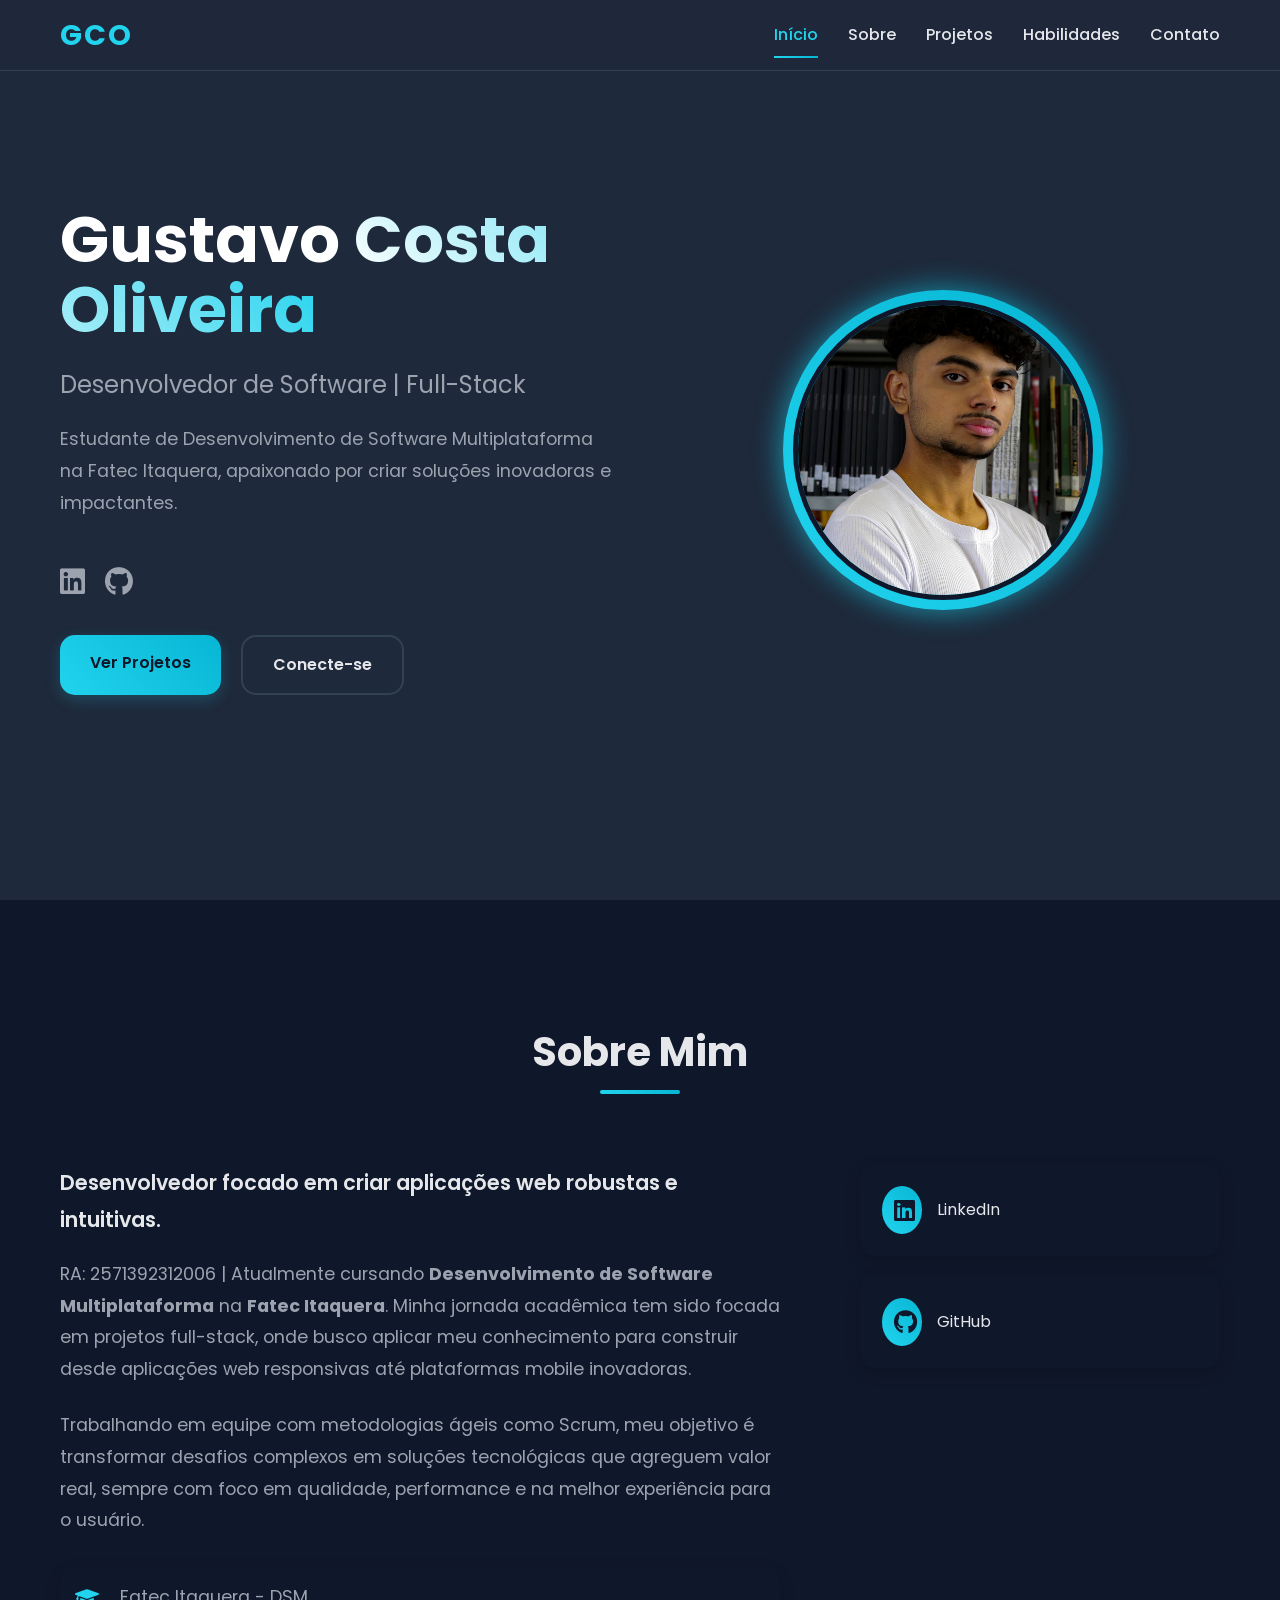
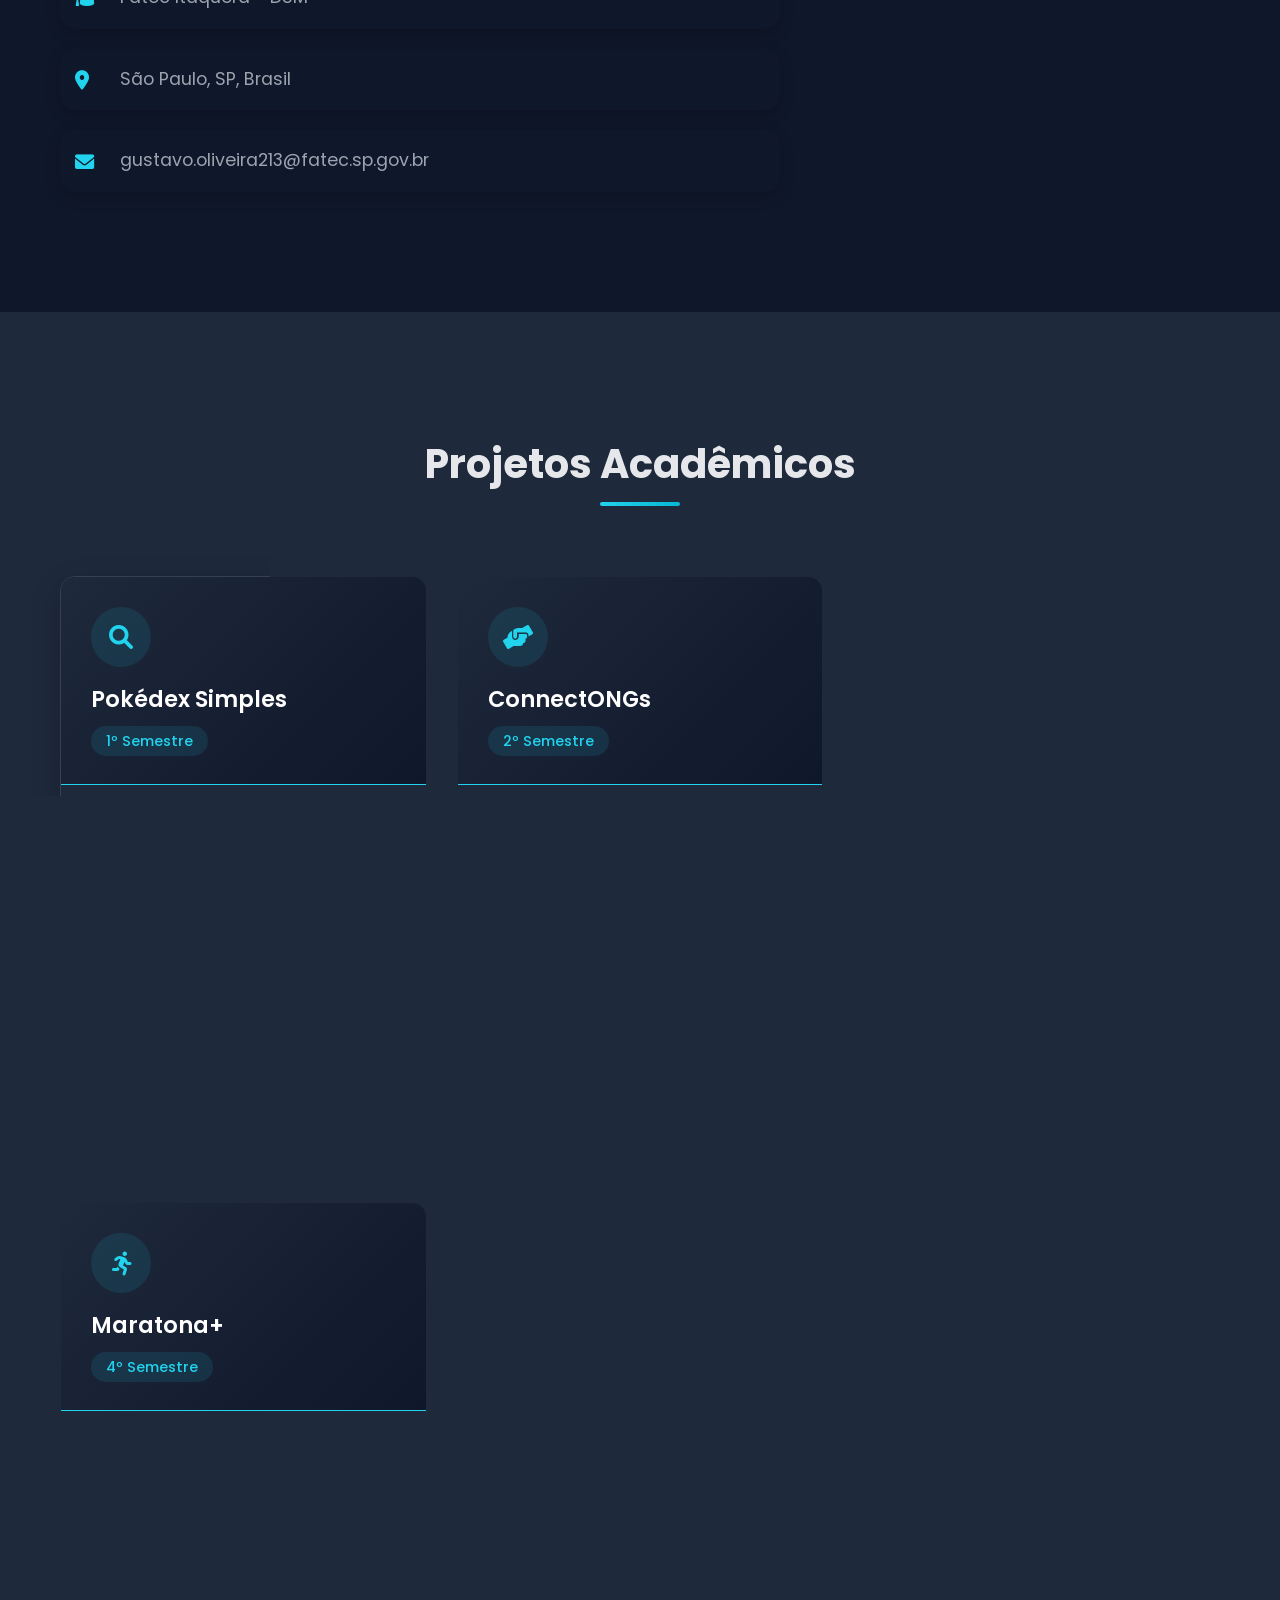
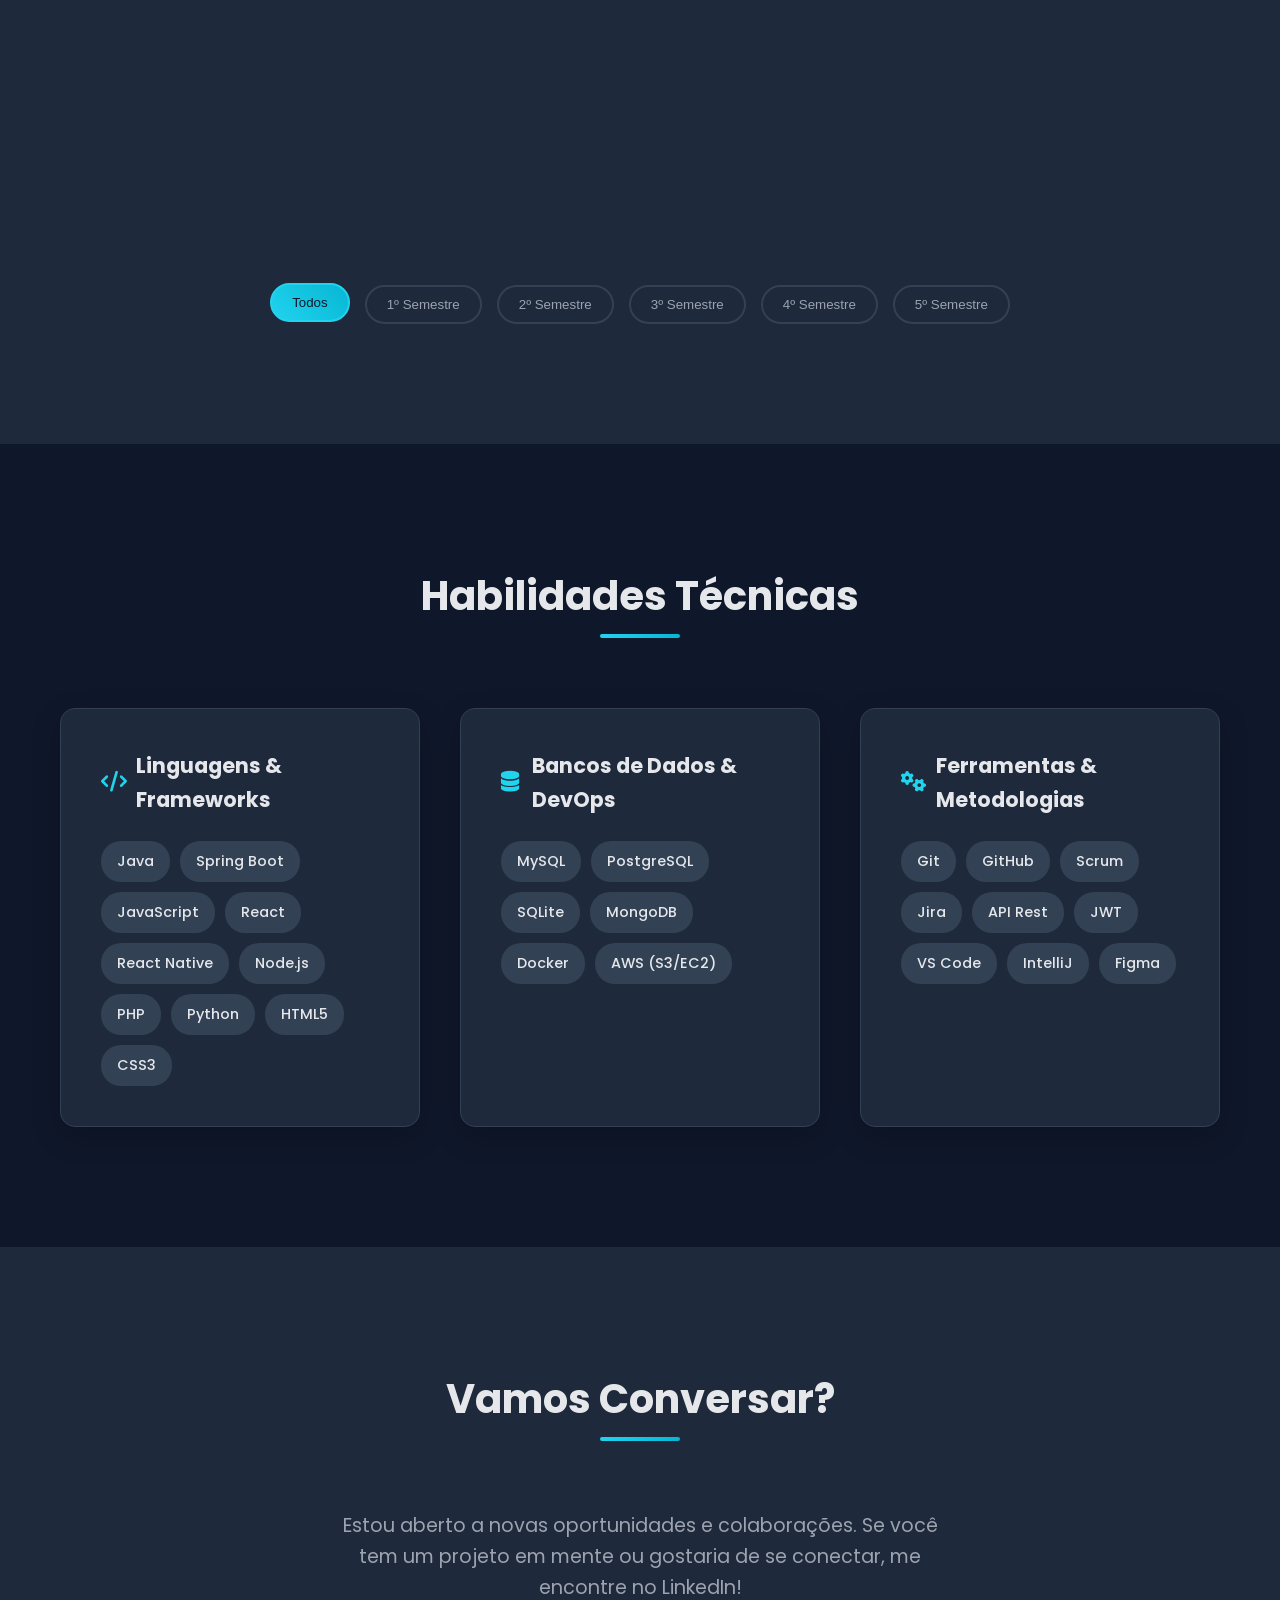
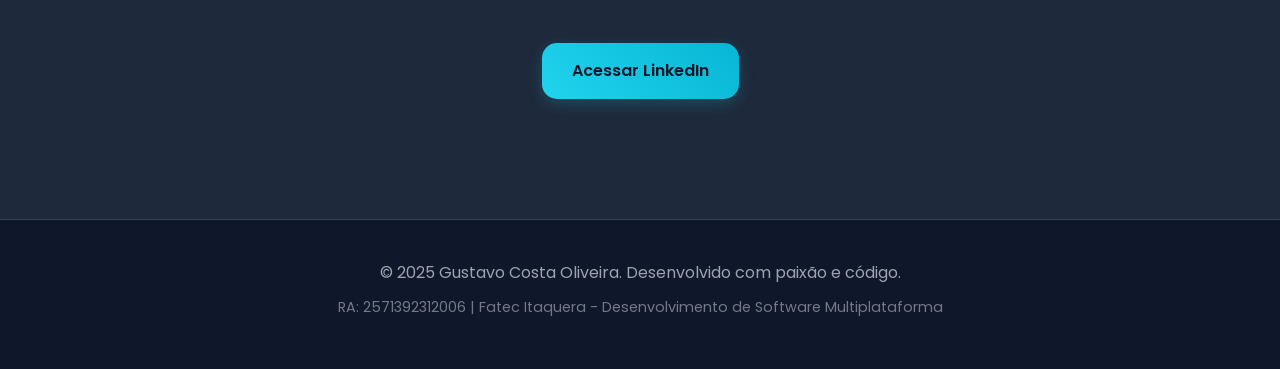
==== index.html @ 307d9bc0 "first commit" ====
<!DOCTYPE html>
<html lang="pt-BR">
<head>
    <meta charset="UTF-8">
    <meta name="viewport" content="width=device-width, initial-scale=1.0">
    <title>Gustavo Costa Oliveira - Portfólio de Desenvolvimento</title>
    
    <link rel="icon" type="image/x-icon" href="favicon.ico">

    <link rel="stylesheet" href="styles.css">
    <link href="https://cdnjs.cloudflare.com/ajax/libs/font-awesome/6.0.0/css/all.min.css" rel="stylesheet">
    <link href="https://fonts.googleapis.com/css2?family=Poppins:wght@300;400;500;600;700&display=swap" rel="stylesheet">
</head>
<body>
    <nav class="navbar">
        <div class="nav-container">
            <div class="nav-logo">
                <a href="#home">GCO</a>
            </div>
            <div class="nav-menu" id="nav-menu">
                <a href="#home" class="nav-link">Início</a>
                <a href="#about" class="nav-link">Sobre</a>
                <a href="#projects" class="nav-link">Projetos</a>
                <a href="#skills" class="nav-link">Habilidades</a>
                <a href="#contact" class="nav-link">Contato</a>
            </div>
            <div class="hamburger" id="hamburger">
                <span class="bar"></span>
                <span class="bar"></span>
                <span class="bar"></span>
            </div>
        </div>
    </nav>

    <section id="home" class="hero">
        <div class="hero-container">
            <div class="hero-text">
                <h1 class="hero-title">
                    Gustavo <span class="gradient-text">Costa Oliveira</span>
                </h1>
                <h2 class="hero-subtitle">
                    Desenvolvedor de Software | Full-Stack
                </h2>
                <p class="hero-description">
                    Estudante de Desenvolvimento de Software Multiplataforma na Fatec Itaquera, 
                    apaixonado por criar soluções inovadoras e impactantes.
                </p>
                <div class="hero-socials">
                    <a href="https://www.linkedin.com/in/gustavo-costa-oliveira-4473b620a/" target="_blank" class="social-icon" aria-label="Acesse meu perfil no LinkedIn">
                        <i class="fab fa-linkedin"></i>
                    </a>
                    <a href="https://github.com/Guh1254" target="_blank" class="social-icon" aria-label="Acesse meu perfil no GitHub">
                        <i class="fab fa-github"></i>
                    </a>
                </div>
                <div class="hero-buttons">
                    <a href="#projects" class="btn btn-primary">Ver Projetos</a>
                    <a href="#contact" class="btn btn-secondary">Conecte-se</a>
                </div>
            </div>
            <div class="hero-image-wrapper">
                <div class="hero-image-ring">
                    <img src="img/perfil.png" alt="Gustavo Costa Oliveira" class="profile-img">
                </div>
            </div>
        </div>
    </section>

    <section id="about" class="about">
        <div class="container">
            <h2 class="section-title">Sobre Mim</h2>
            <div class="about-content">
                <div class="about-text">
                    <h3>Desenvolvedor focado em criar aplicações web robustas e intuitivas.</h3>
                    <p>
                        RA: 2571392312006 | Atualmente cursando <strong>Desenvolvimento de Software Multiplataforma</strong> na 
                        <strong>Fatec Itaquera</strong>. Minha jornada acadêmica tem sido focada em projetos full-stack, onde busco aplicar meu conhecimento para construir desde aplicações web responsivas até plataformas mobile inovadoras.
                    </p>
                    <p>
                        Trabalhando em equipe com metodologias ágeis como Scrum, meu objetivo é transformar desafios complexos em soluções tecnológicas que agreguem valor real, sempre com foco em qualidade, performance e na melhor experiência para o usuário.
                    </p>
                    <div class="about-info">
                        <div class="info-item">
                            <i class="fas fa-graduation-cap"></i>
                            <span>Fatec Itaquera - DSM</span>
                        </div>
                        <div class="info-item">
                            <i class="fas fa-map-marker-alt"></i>
                            <span>São Paulo, SP, Brasil</span>
                        </div>
                        <div class="info-item">
                            <i class="fas fa-envelope"></i>
                            <span>gustavo.oliveira213@fatec.sp.gov.br</span>
                        </div>
                    </div>
                </div>
                <div class="about-links">
                    <a href="https://www.linkedin.com/in/gustavo-costa-oliveira-4473b620a/" target="_blank" class="link-card">
                        <i class="fab fa-linkedin"></i>
                        <span>LinkedIn</span>
                    </a>
                    <a href="https://github.com/Guh1254" target="_blank" class="link-card">
                        <i class="fab fa-github"></i>
                        <span>GitHub</span>
                    </a>
                </div>
            </div>
        </div>
    </section>

    <section id="projects" class="projects">
        <div class="container">
            <h2 class="section-title">Projetos Acadêmicos</h2>
            <div class="projects-grid">
                
                <div class="project-card" data-semester="1">
                    <div class="project-header">
                        <div class="project-icon"><i class="fas fa-search"></i></div>
                        <h3>Pokédex Simples</h3>
                        <span class="semester-badge">1º Semestre</span>
                    </div>
                    <div class="project-content">
                        <p><strong>Projeto individual</strong> para entender o consumo de APIs e a manipulação do DOM com JavaScript. A Pokédex consome a PokéAPI e renderiza os dados em cards, incluindo uma busca em tempo real.</p>
                        <div class="project-actions">
                            <a href="https://github.com/Guh1254/pokedex" target="_blank" class="btn btn-sm btn-primary">Ver Código</a>
                            <a href="https://guh1254.github.io/pokedex/" target="_blank" class="btn btn-sm btn-demo">Ver Demo</a>
                        </div>
                        <div class="project-tech">
                            <span class="tech-tag">HTML5</span> <span class="tech-tag">CSS3</span> <span class="tech-tag">JavaScript</span> <span class="tech-tag">API Rest</span>
                        </div>
                    </div>
                </div>

                <div class="project-card" data-semester="2">
                    <div class="project-header">
                        <div class="project-icon"><i class="fas fa-hands-helping"></i></div>
                        <h3><a href="https://github.com/https-github-com-fatec-itaquera2sem/conectaongs" target="_blank">ConnectONGs</a></h3>
                        <span class="semester-badge">2º Semestre</span>
                    </div>
                    <div class="project-content">
                        <p><strong>Projeto em equipe</strong> para criar uma plataforma que conecta ONGs a voluntários. Atuei na equipe de banco de dados, responsável pela modelagem e criação das tabelas em MySQL para gerenciar as informações.</p>
                        <div class="project-actions">
                            <a href="https://github.com/https-github-com-fatec-itaquera2sem/conectaongs" target="_blank" class="btn btn-sm btn-primary">Ver Código</a>
                        </div>
                        <div class="project-tech">
                            <span class="tech-tag">PHP</span> <span class="tech-tag">MySQL</span> <span class="tech-tag">JavaScript</span> <span class="tech-tag">Bootstrap</span> <span class="tech-tag">HTML/CSS</span>
                        </div>
                    </div>
                </div>
                
                <div class="project-card" data-semester="3">
                    <div class="project-header">
                        <div class="project-icon"><i class="fas fa-shopping-cart"></i></div>
                        <h3><a href="https://github.com/Guh1254/Spring-Toys" target="_blank">Spring Toys</a></h3>
                        <span class="semester-badge">3º Semestre</span>
                    </div>
                    <div class="project-content">
                        <p><strong>Desenvolvido em equipe</strong>, este projeto é um e-commerce completo com Spring Boot, Thymeleaf e autenticação de usuário via JWT. Fui responsável por aspectos do front-end e da integração com o back-end.</p>
                        <div class="project-actions">
                            <a href="https://github.com/Guh1254/Spring-Toys" target="_blank" class="btn btn-sm btn-primary">Ver Código</a>
                        </div>
                        <div class="project-tech">
                            <span class="tech-tag">Spring Boot</span> <span class="tech-tag">Java</span> <span class="tech-tag">MySQL</span> <span class="tech-tag">Thymeleaf</span>
                        </div>
                    </div>
                </div>

                <div class="project-card" data-semester="4">
                    <div class="project-header">
                        <div class="project-icon"><i class="fas fa-running"></i></div>
                        <h3><a href="https://github.com/SpringDevsFatec/Projeto_MaratonaPlus" target="_blank">Maratona+</a></h3>
                        <span class="semester-badge">4º Semestre</span>
                    </div>
                    <div class="project-content">
                        <p><strong>Em equipe</strong>, criamos uma plataforma para otimizar a inscrição e gestão de maratonas. Como dev front-end, ajudei a implementar funcionalidades como acesso via QR Code, cronômetro e distribuição de medalhas digitais.</p>
                        <div class="project-actions">
                            <a href="https://github.com/SpringDevsFatec/Projeto_MaratonaPlus" target="_blank" class="btn btn-sm btn-primary">Ver Código</a>
                            <a href="https://youtu.be/BNdLceYZe9s" target="_blank" class="btn btn-sm btn-demo">Ver Demo</a>
                        </div>
                        <div class="project-tech">
                            <span class="tech-tag">Spring Boot</span> <span class="tech-tag">React</span> <span class="tech-tag">MySQL</span> <span class="tech-tag">AWS</span>
                        </div>
                    </div>
                </div>

                <div class="project-card" data-semester="5">
                    <div class="project-header">
                        <div class="featured-badge">Projeto Destaque</div>
                        <div class="project-icon"><i class="fas fa-handshake"></i></div>
                        <h3><a href="https://github.com/SpringDevsFatec/PI_ProjetoPaz" target="_blank">Projeto Paz</a></h3>
                        <span class="semester-badge">5º Semestre</span>
                    </div>
                    <div class="project-content">
                        <p><strong>Desafio em equipe:</strong> Digitalizar o controle manual e propenso a erros de vendas em eventos religiosos. <br><strong>Solução:</strong> Como dev front-end, atuei na criação de um app mobile com React Native para registro de vendas e controle de estoque em tempo real.</p>
                        <div class="project-actions">
                            <a href="https://github.com/SpringDevsFatec/PI_ProjetoPaz" target="_blank" class="btn btn-sm btn-primary">Ver Código</a>
                            <a href="https://youtu.be/nCjJSFAlklc" target="_blank" class="btn btn-sm btn-demo">Ver Demo</a>
                        </div>
                        <div class="project-tech">
                            <span class="tech-tag">React Native</span> <span class="tech-tag">PHP</span> <span class="tech-tag">MySQL</span> <span class="tech-tag">JWT</span> <span class="tech-tag">Docker</span>
                        </div>
                    </div>
                </div>
            </div>
            
            <div class="projects-filter">
                <button class="filter-btn active" data-filter="all">Todos</button>
                <button class="filter-btn" data-filter="1">1º Semestre</button>
                <button class="filter-btn" data-filter="2">2º Semestre</button>
                <button class="filter-btn" data-filter="3">3º Semestre</button>
                <button class="filter-btn" data-filter="4">4º Semestre</button>
                <button class="filter-btn" data-filter="5">5º Semestre</button>
            </div>
        </div>
    </section>

    <section id="skills" class="skills">
        <div class="container">
            <h2 class="section-title">Habilidades Técnicas</h2>
            <div class="skills-content">
                <div class="skills-category">
                    <h3><i class="fas fa-code"></i> Linguagens & Frameworks</h3>
                    <div class="skills-tags">
                        <span class="tag">Java</span> <span class="tag">Spring Boot</span> <span class="tag">JavaScript</span> <span class="tag">React</span> <span class="tag">React Native</span> <span class="tag">Node.js</span> <span class="tag">PHP</span> <span class="tag">Python</span> <span class="tag">HTML5</span> <span class="tag">CSS3</span>
                    </div>
                </div>

                <div class="skills-category">
                    <h3><i class="fas fa-database"></i> Bancos de Dados & DevOps</h3>
                    <div class="skills-tags">
                        <span class="tag">MySQL</span> <span class="tag">PostgreSQL</span> <span class="tag">SQLite</span> <span class="tag">MongoDB</span> <span class="tag">Docker</span> <span class="tag">AWS (S3/EC2)</span>
                    </div>
                </div>
                
                <div class="skills-category">
                    <h3><i class="fas fa-cogs"></i> Ferramentas & Metodologias</h3>
                    <div class="skills-tags">
                        <span class="tag">Git</span> <span class="tag">GitHub</span> <span class="tag">Scrum</span> <span class="tag">Jira</span> <span class="tag">API Rest</span> <span class="tag">JWT</span> <span class="tag">VS Code</span> <span class="tag">IntelliJ</span> <span class="tag">Figma</span>
                    </div>
                </div>
            </div>
        </div>
    </section>

    <section id="contact" class="contact">
        <div class="container">
            <h2 class="section-title">Vamos Conversar?</h2>
            <p>
                Estou aberto a novas oportunidades e colaborações. Se você tem um projeto em mente ou gostaria de se conectar, me encontre no LinkedIn!
            </p>
            <div class="contact-links">
                <a href="https://www.linkedin.com/in/gustavo-costa-oliveira-4473b620a/" target="_blank" class="btn btn-primary">Acessar LinkedIn</a>
            </div>
        </div>
    </section>

    <footer class="footer">
        <div class="container">
            <p>&copy; 2025 Gustavo Costa Oliveira. Desenvolvido com paixão e código.</p>
            <p>RA: 2571392312006 | Fatec Itaquera - Desenvolvimento de Software Multiplataforma</p>
        </div>
    </footer>

    <script src="script.js"></script>
</body>
</html>
---- styles.css ----
* {
    margin: 0;
    padding: 0;
    box-sizing: border-box;
}

:root {
    --primary-color: #22d3ee;
    --secondary-color: #06b6d4;
    --text-primary: #e5e7eb; 
    --text-secondary: #9ca3af;
    --background-dark: #0f172a; 
    --background-light: #1e293b; 
    --white: #ffffff;
    --shadow: 0 10px 30px rgba(0, 0, 0, 0.2);
    --border-radius: 15px;
    --transition: all 0.3s cubic-bezier(0.4, 0, 0.2, 1);
}

html {
    scroll-behavior: smooth;
}

body {
    font-family: 'Poppins', sans-serif;
    line-height: 1.6;
    color: var(--text-primary);
    background-color: var(--background-dark);
    overflow-x: hidden;
}

/* Container */
.container {
    max-width: 1200px;
    margin: 0 auto;
    padding: 0 20px;
}

/* Navigation */
.navbar {
    position: fixed;
    top: 0;
    width: 100%;
    background: rgba(30, 41, 59, 0.8);
    backdrop-filter: blur(10px);
    z-index: 1000;
    border-bottom: 1px solid #334155;
    transition: var(--transition);
}

.nav-container {
    max-width: 1200px;
    margin: 0 auto;
    padding: 0 20px;
    display: flex;
    justify-content: space-between;
    align-items: center;
    height: 70px;
}

.nav-logo a {
    font-size: 1.8rem;
    font-weight: 700;
    color: var(--primary-color);
    text-decoration: none;
    text-transform: uppercase;
    letter-spacing: 2px;
}

.nav-menu {
    display: flex;
    gap: 30px;
}

.nav-link {
    text-decoration: none;
    color: var(--text-primary);
    font-weight: 500;
    position: relative;
    transition: var(--transition);
    padding: 10px 0;
}

.nav-link:hover,
.nav-link.active {
    color: var(--primary-color);
}

.nav-link::after {
    content: '';
    position: absolute;
    bottom: 0;
    left: 0;
    width: 0;
    height: 2px;
    background: linear-gradient(90deg, var(--primary-color), var(--secondary-color));
    transition: var(--transition);
}

.nav-link:hover::after,
.nav-link.active::after {
    width: 100%;
}

.hamburger {
    display: none;
    flex-direction: column;
    cursor: pointer;
}

.bar {
    width: 25px;
    height: 3px;
    background: var(--text-primary);
    margin: 3px 0;
    transition: var(--transition);
}

/* Hero Section */
.hero {
    min-height: 100vh;
    display: flex;
    align-items: center;
    background: var(--background-dark);
    position: relative;
    overflow: hidden;
}

.hero-container {
    display: grid;
    grid-template-columns: 1fr 1fr;
    gap: 50px;
    align-items: center;
    max-width: 1200px;
    margin: 0 auto;
    padding: 0 20px;
    position: relative;
    z-index: 2;
}

.hero-text {
    color: var(--white);
    animation: fadeInUp 1s ease-out 0.2s both;
}

.hero-title {
    font-size: clamp(2.5rem, 5vw, 4rem);
    font-weight: 700;
    margin-bottom: 20px;
    line-height: 1.1;
}

.gradient-text {
    background: linear-gradient(45deg, var(--white), var(--primary-color));
    -webkit-background-clip: text;
    -webkit-text-fill-color: transparent;
    background-clip: text;
}

.hero-subtitle {
    font-size: 1.5rem;
    color: var(--text-secondary);
    margin-bottom: 20px;
    font-weight: 400;
}

.hero-description {
    font-size: 1.1rem;
    color: var(--text-secondary);
    margin-bottom: 40px;
    line-height: 1.8;
}

.hero-socials {
    display: flex;
    gap: 20px;
    margin-bottom: 30px;
    margin-top: 20px;
}

.social-icon {
    color: var(--text-secondary);
    font-size: 1.8rem;
    transition: transform 0.3s ease, color 0.3s ease;
}

.social-icon:hover {
    color: var(--primary-color);
    transform: translateY(-5px);
}

.hero-buttons {
    display: flex;
    gap: 20px;
    flex-wrap: wrap;
}

.btn {
    padding: 15px 30px;
    border: none;
    border-radius: var(--border-radius);
    font-size: 1rem;
    font-weight: 600;
    text-decoration: none;
    display: inline-block;
    cursor: pointer;
    transition: var(--transition);
    position: relative;
    overflow: hidden;
}

.btn-primary {
    background: linear-gradient(45deg, var(--primary-color), var(--secondary-color));
    color: #0f172a;
    box-shadow: 0 5px 15px rgba(34, 211, 238, 0.2);
}

.btn-primary:hover {
    transform: translateY(-2px);
    box-shadow: 0 10px 25px rgba(34, 211, 238, 0.3);
}

.btn-secondary {
    background: transparent;
    color: var(--text-primary);
    border: 2px solid #334155;
}

.btn-secondary:hover {
    background: var(--background-light);
    border-color: var(--primary-color);
    transform: translateY(-2px);
}

.btn-sm {
    padding: 10px 20px;
    font-size: 0.9rem;
}

.btn-demo {
    background: transparent;
    color: var(--primary-color);
    border: 2px solid var(--primary-color);
}

.btn-demo:hover {
    background: var(--primary-color);
    color: var(--background-dark);
    transform: translateY(-2px);
    box-shadow: 0 5px 15px rgba(34, 211, 238, 0.2);
}

.hero-image-wrapper {
    display: flex;
    justify-content: center;
    align-items: center;
    position: relative;
}

.hero-image-ring {
    width: 320px;
    height: 320px;
    border-radius: 50%;
    padding: 10px;
    position: relative;
    background: linear-gradient(45deg, var(--primary-color), var(--secondary-color));
    animation: fadeInUp 1s ease-out 0.4s both;
}

.hero-image-ring::before {
    content: '';
    position: absolute;
    inset: 0;
    border-radius: 50%;
    background: linear-gradient(45deg, var(--primary-color), var(--secondary-color));
    filter: blur(15px);
    opacity: 0.7;
    z-index: -1;
}

.hero-image-ring .profile-img {
    width: 100%;
    height: 100%;
    border-radius: 50%;
    object-fit: cover;
    border: 5px solid var(--background-dark);
}

/* Seções Gerais */
section {
    padding: 120px 0;
    background: var(--background-dark);
}

section:nth-of-type(odd) {
    background: var(--background-light);
}

.section-title {
    text-align: center;
    font-size: 2.5rem;
    font-weight: 700;
    margin-bottom: 80px;
    color: var(--text-primary);
    position: relative;
}

.section-title::after {
    content: '';
    position: absolute;
    bottom: -10px;
    left: 50%;
    transform: translateX(-50%);
    width: 80px;
    height: 4px;
    background: linear-gradient(90deg, var(--primary-color), var(--secondary-color));
    border-radius: 2px;
}

/* About Section */
.about-content {
    display: grid;
    grid-template-columns: 2fr 1fr;
    gap: 80px;
    align-items: start;
}

.about-text {
    font-size: 1.1rem;
    line-height: 1.8;
    color: var(--text-secondary);
}

.about-text h3 {
    color: var(--text-primary);
    font-size: 1.3rem;
    margin-bottom: 20px;
    font-weight: 600;
}

.about-text p {
    margin-bottom: 25px;
}

.about-info {
    display: flex;
    flex-direction: column;
    gap: 20px;
    margin-top: 30px;
}

.info-item {
    display: flex;
    align-items: center;
    gap: 15px;
    padding: 15px;
    background: var(--background-dark);
    border-radius: var(--border-radius);
    box-shadow: 0 5px 15px rgba(0, 0, 0, 0.2);
    transition: var(--transition);
}

.info-item:hover {
    transform: translateX(10px);
    box-shadow: 0 8px 25px rgba(0, 0, 0, 0.3);
}

.info-item i {
    font-size: 1.2rem;
    color: var(--primary-color);
    width: 30px;
}

.about-links {
    display: flex;
    flex-direction: column;
    gap: 20px;
}

.link-card {
    display: flex;
    align-items: center;
    gap: 15px;
    padding: 20px;
    background: var(--background-dark);
    border-radius: var(--border-radius);
    text-decoration: none;
    color: var(--text-primary);
    box-shadow: 0 5px 15px rgba(0, 0, 0, 0.2);
    transition: var(--transition);
    border: 2px solid transparent;
}

.link-card:hover {
    transform: translateY(-5px);
    box-shadow: 0 15px 35px rgba(0, 0, 0, 0.3);
    border-color: var(--primary-color);
    color: var(--primary-color);
}

.link-card i {
    font-size: 1.5rem;
    width: 40px;
    text-align: center;
    background: linear-gradient(45deg, var(--primary-color), var(--secondary-color));
    color: var(--background-dark);
    padding: 12px;
    border-radius: 50%;
}

/* Projects Section */
.projects-grid {
    display: grid;
    grid-template-columns: repeat(auto-fit, minmax(350px, 1fr));
    gap: 30px;
    margin-bottom: 60px;
}

.project-card {
    background: var(--background-light);
    border-radius: var(--border-radius);
    box-shadow: var(--shadow);
    overflow: hidden;
    transition: var(--transition);
    border: 1px solid #334155;
    opacity: 0;
    transform: translateY(30px);
    animation: fadeInUp 0.6s ease-out forwards;
}

.project-card.featured {
    animation-delay: 0.2s;
}

.project-card:hover {
    transform: translateY(-10px);
    box-shadow: 0 20px 50px rgba(0, 0, 0, 0.25);
}

.project-header {
    padding: 30px;
    background: linear-gradient(135deg, #1e293b, #0f172a);
    color: var(--white);
    position: relative;
    border-bottom: 1px solid var(--primary-color);
}

/* Destaque de Projeto */
.featured-badge {
    position: absolute;
    top: 20px;
    right: -30px;
    background: var(--primary-color);
    color: var(--background-dark);
    padding: 5px 30px;
    font-size: 0.8rem;
    font-weight: 700;
    text-transform: uppercase;
    transform: rotate(45deg);
    box-shadow: 0 5px 10px rgba(0,0,0,0.2);
}

.project-icon {
    width: 60px;
    height: 60px;
    background: rgba(34, 211, 238, 0.1);
    border-radius: 50%;
    display: flex;
    align-items: center;
    justify-content: center;
    margin-bottom: 15px;
}

.project-icon i {
    font-size: 1.5rem;
    color: var(--primary-color);
}

.project-header h3 {
    font-size: 1.4rem;
    margin-bottom: 10px;
    font-weight: 600;
}

.project-header h3 a {
    color: var(--white);
    text-decoration: none;
}

.project-header h3 a:hover {
    text-decoration: underline;
}

.semester-badge {
    background: rgba(34, 211, 238, 0.1);
    color: var(--primary-color);
    padding: 5px 15px;
    border-radius: 20px;
    font-size: 0.9rem;
    font-weight: 500;
}

.project-content {
    padding: 30px;
}

.project-content p {
    color: var(--text-secondary);
    line-height: 1.7;
    margin-bottom: 20px;
}

.project-actions {
    display: flex;
    gap: 10px;
    margin-bottom: 25px;
    flex-wrap: wrap;
}

.project-tech {
    display: flex;
    flex-wrap: wrap;
    gap: 8px;
}

.tech-tag {
    background: #334155;
    color: var(--text-primary);
    padding: 5px 12px;
    border-radius: 20px;
    font-size: 0.85rem;
    font-weight: 500;
}

.projects-filter {
    display: flex;
    justify-content: center;
    gap: 15px;
    flex-wrap: wrap;
    margin-top: 40px;
}

.filter-btn {
    padding: 10px 20px;
    border: 2px solid #334155;
    background: var(--background-light);
    border-radius: 25px;
    cursor: pointer;
    font-weight: 500;
    transition: var(--transition);
    color: var(--text-secondary);
}

.filter-btn.active,
.filter-btn:hover {
    background: linear-gradient(45deg, var(--primary-color), var(--secondary-color));
    color: var(--background-dark);
    border-color: var(--primary-color);
    transform: translateY(-2px);
}

/* Skills Section */
.skills-content {
    display: grid;
    grid-template-columns: repeat(auto-fit, minmax(300px, 1fr));
    gap: 40px;
}

.skills-category {
    background: var(--background-light);
    padding: 40px;
    border-radius: var(--border-radius);
    box-shadow: var(--shadow);
    transition: var(--transition);
    border: 1px solid #334155;
}

.skills-category:hover {
    transform: translateY(-5px);
    box-shadow: 0 15px 40px rgba(0, 0, 0, 0.2);
}

.skills-category h3 {
    font-size: 1.3rem;
    margin-bottom: 25px;
    color: var(--text-primary);
    display: flex;
    align-items: center;
    gap: 10px;
}

.skills-category h3 i {
    color: var(--primary-color);
    width: 25px;
}

/* tags */
.skills-tags {
    display: flex;
    flex-wrap: wrap;
    gap: 10px;
}

.tag {
    background: #334155;
    color: var(--text-primary);
    padding: 8px 15px;
    border-radius: 20px;
    font-size: 0.9rem;
    font-weight: 500;
    border: 1px solid transparent;
    transition: var(--transition);
}

.tag:hover {
    background: var(--primary-color);
    color: var(--background-dark);
    transform: translateY(-2px);
}

/* Contact Section */
.contact {
    text-align: center;
}

.contact p {
    max-width: 600px;
    margin: 0 auto 40px;
    color: var(--text-secondary);
    font-size: 1.2rem;
}

.contact-links {
    display: flex;
    justify-content: center;
    gap: 25px;
    flex-wrap: wrap;
}

/* Footer */
.footer {
    background: #0f172a;
    color: var(--text-secondary);
    text-align: center;
    padding: 40px 0;
    border-top: 1px solid #334155;
}

.footer p {
    margin-bottom: 10px;
}

.footer p:last-child {
    font-size: 0.9rem;
    opacity: 0.7;
}

/* Animations */
@keyframes fadeInUp {
    from {
        opacity: 0;
        transform: translateY(30px);
    }
    to {
        opacity: 1;
        transform: translateY(0);
    }
}

/* Responsive Design */
@media (max-width: 768px) {
    .hamburger {
        display: flex;
    }

    .nav-menu {
        position: fixed;
        left: -100%;
        top: 70px;
        flex-direction: column;
        background-color: var(--background-light);
        width: 100%;
        text-align: center;
        transition: 0.3s;
        box-shadow: var(--shadow);
        padding: 20px 0;
    }

    .nav-menu.active {
        left: 0;
    }

    .nav-menu a {
        margin: 15px 0;
        line-height: 2;
        font-size: 1.1rem;
    }

    .hero-container {
        grid-template-columns: 1fr;
        text-align: center;
    }
    
    .hero-text {
        order: 2;
    }
    
    .hero-image-wrapper {
        order: 1;
        margin-bottom: 40px;
    }
    
    .hero-subtitle, .hero-socials, .hero-buttons {
        justify-content: center;
    }

    .about-content {
        grid-template-columns: 1fr;
        gap: 50px;
        text-align: center;
    }

    .projects-grid {
        grid-template-columns: 1fr;
    }

    .skills-content {
        grid-template-columns: 1fr;
    }

    .projects-filter {
        flex-direction: column;
        align-items: center;
    }

    .filter-btn {
        width: 200px;
    }
}

/* Scroll Indicator */
::-webkit-scrollbar {
    width: 8px;
}

::-webkit-scrollbar-track {
    background: var(--background-dark);
}

::-webkit-scrollbar-thumb {
    background: linear-gradient(180deg, var(--primary-color), var(--secondary-color));
    border-radius: 4px;
}
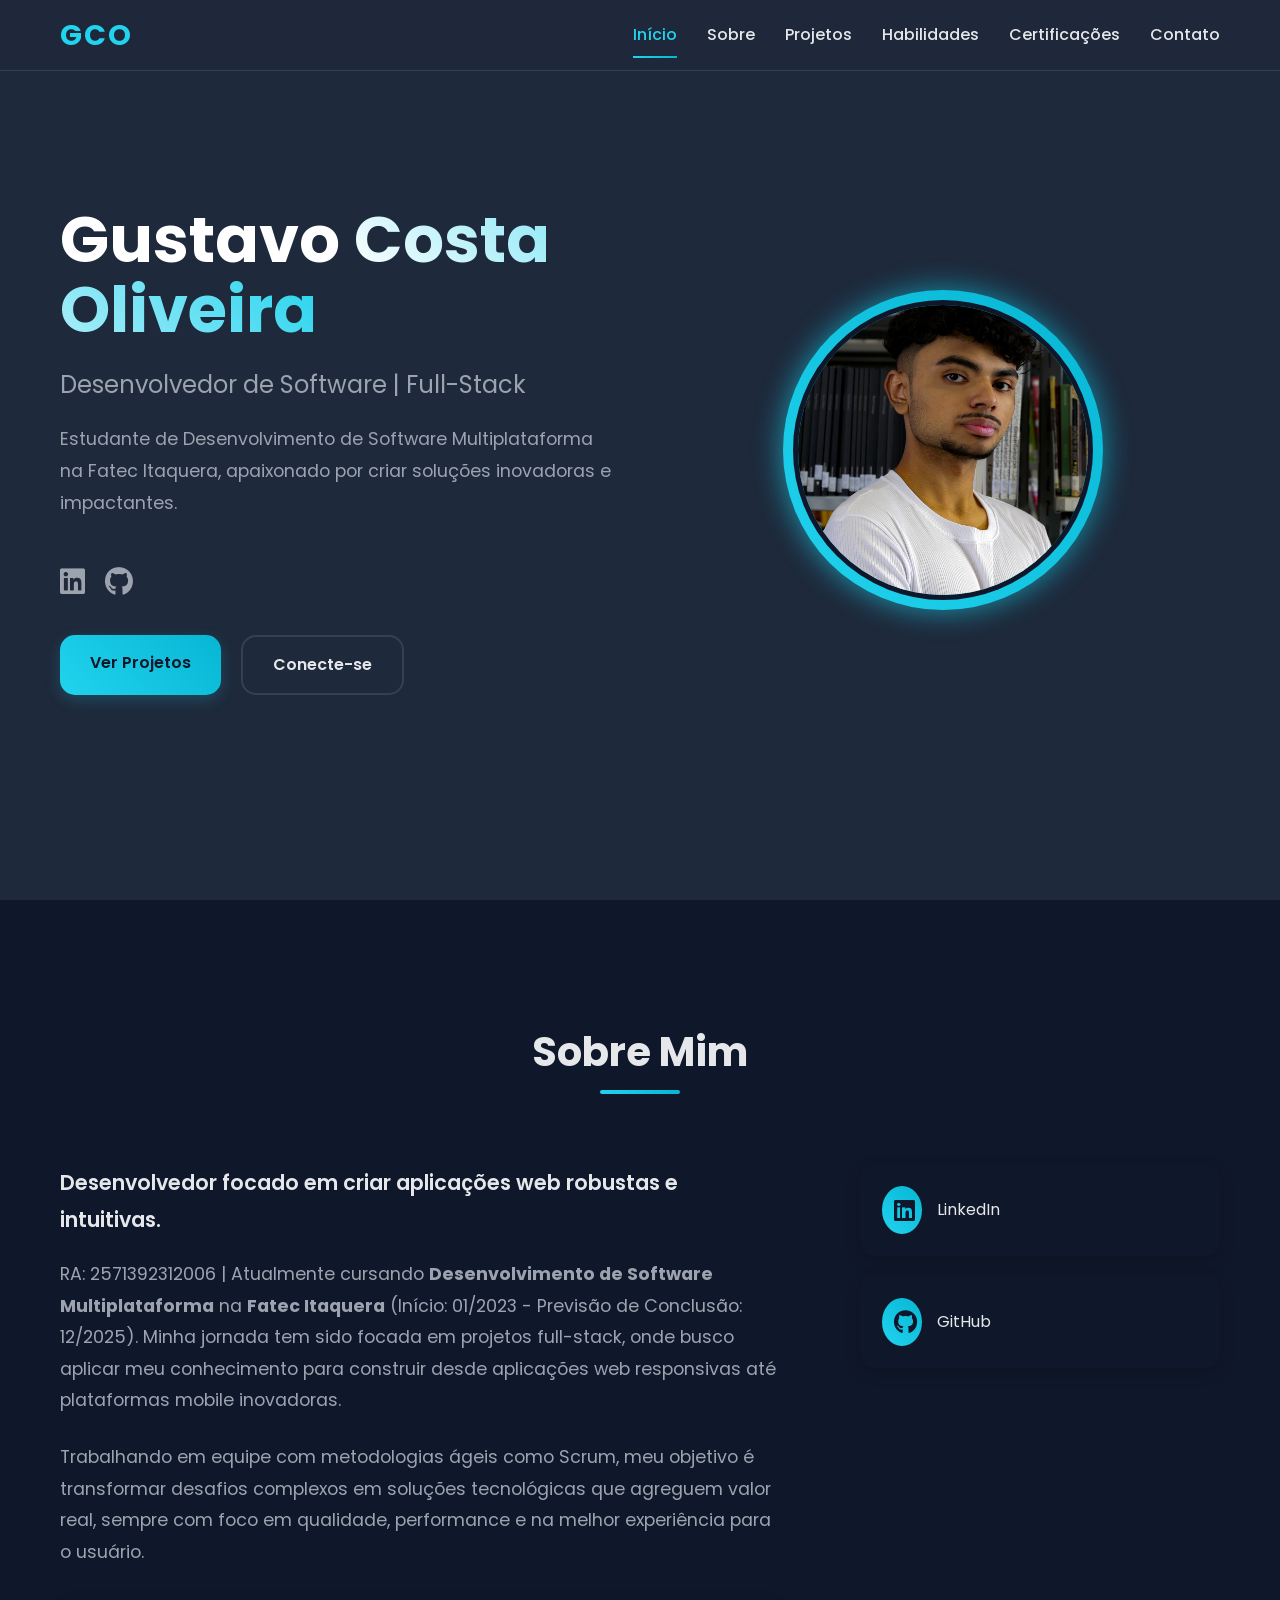
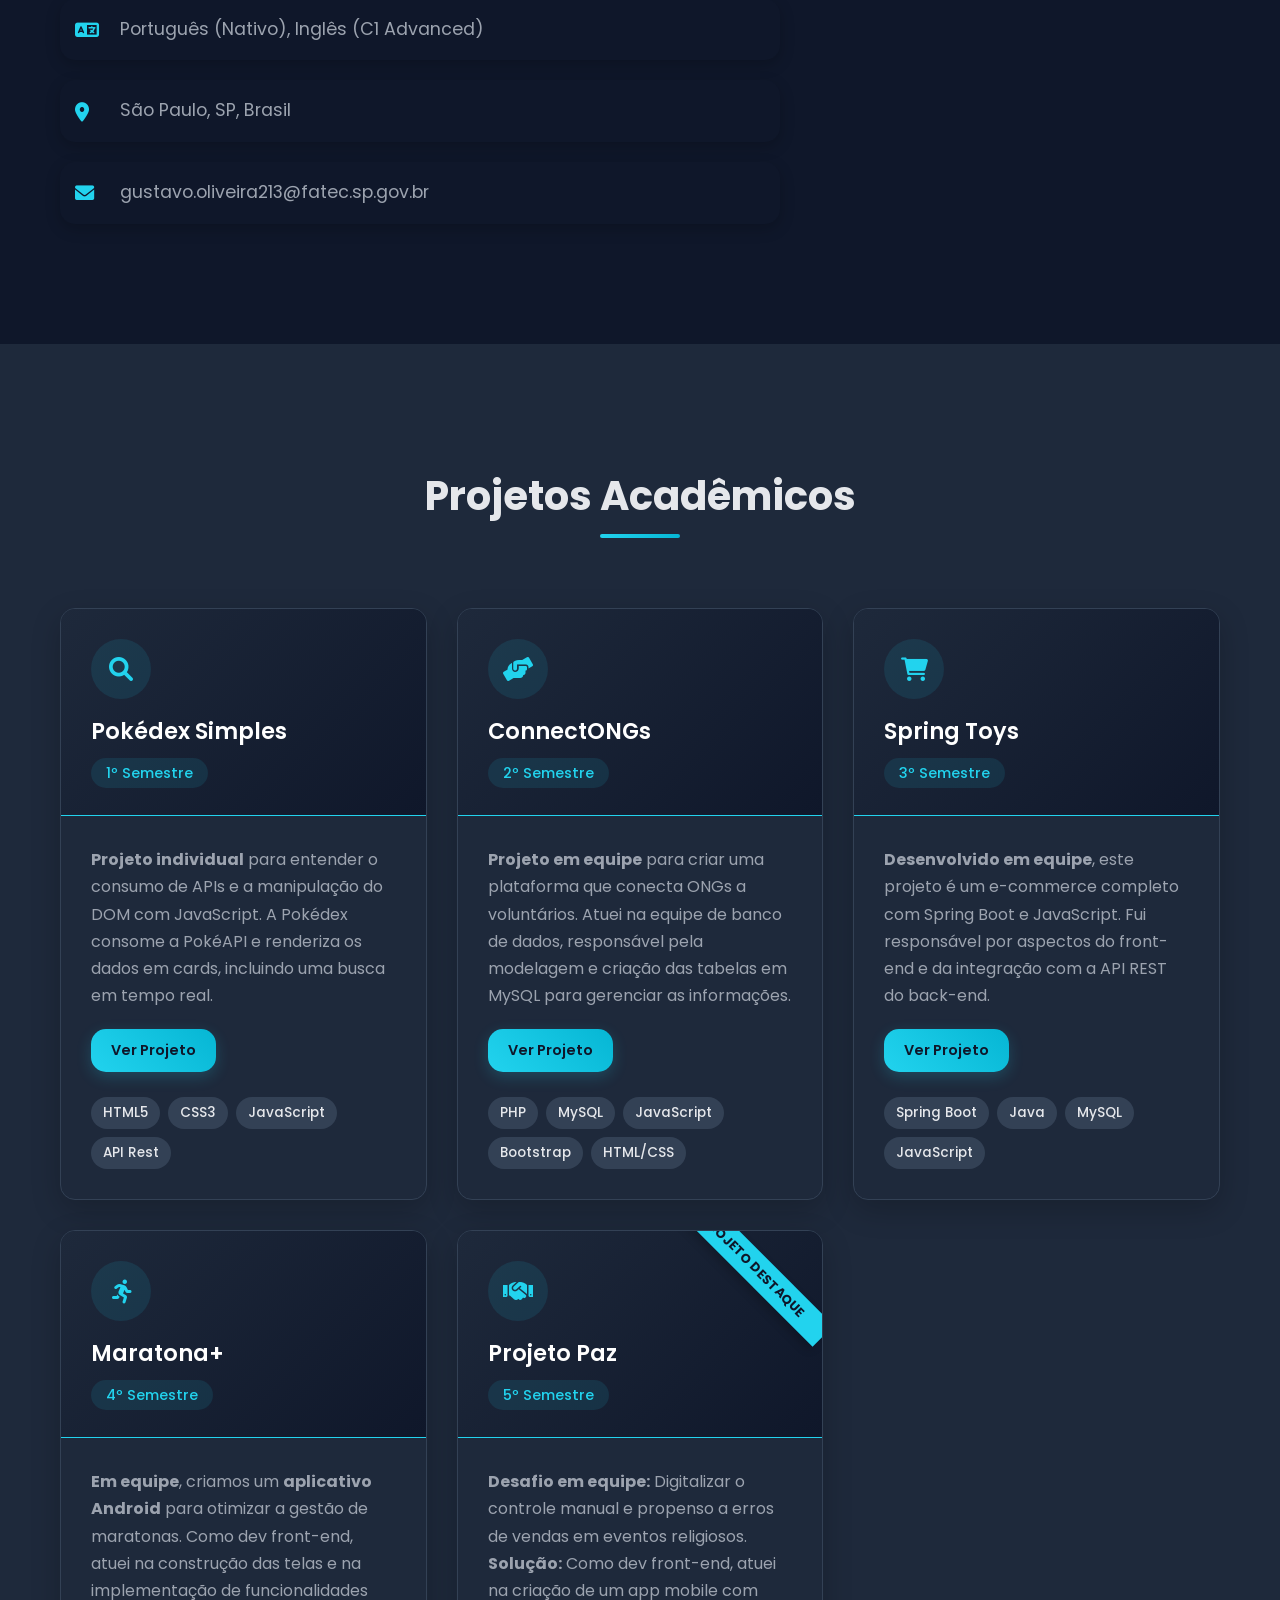
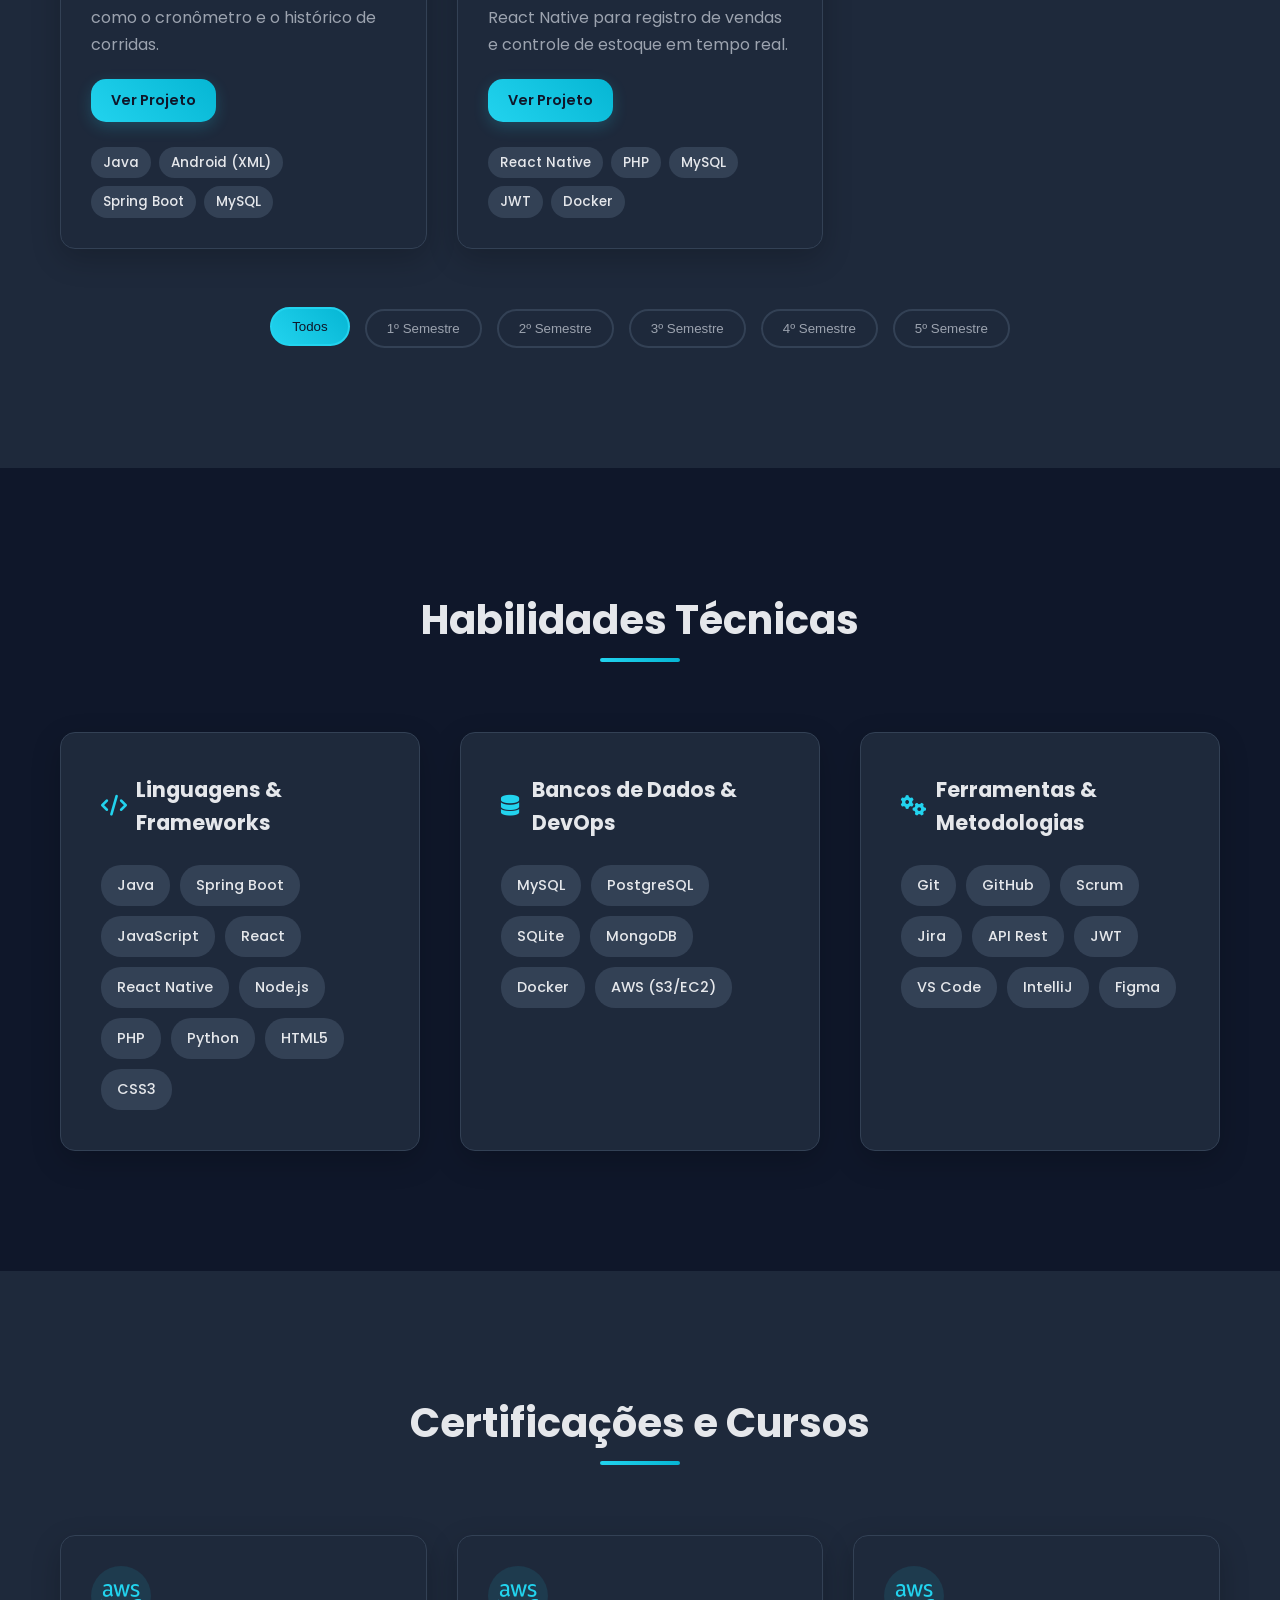
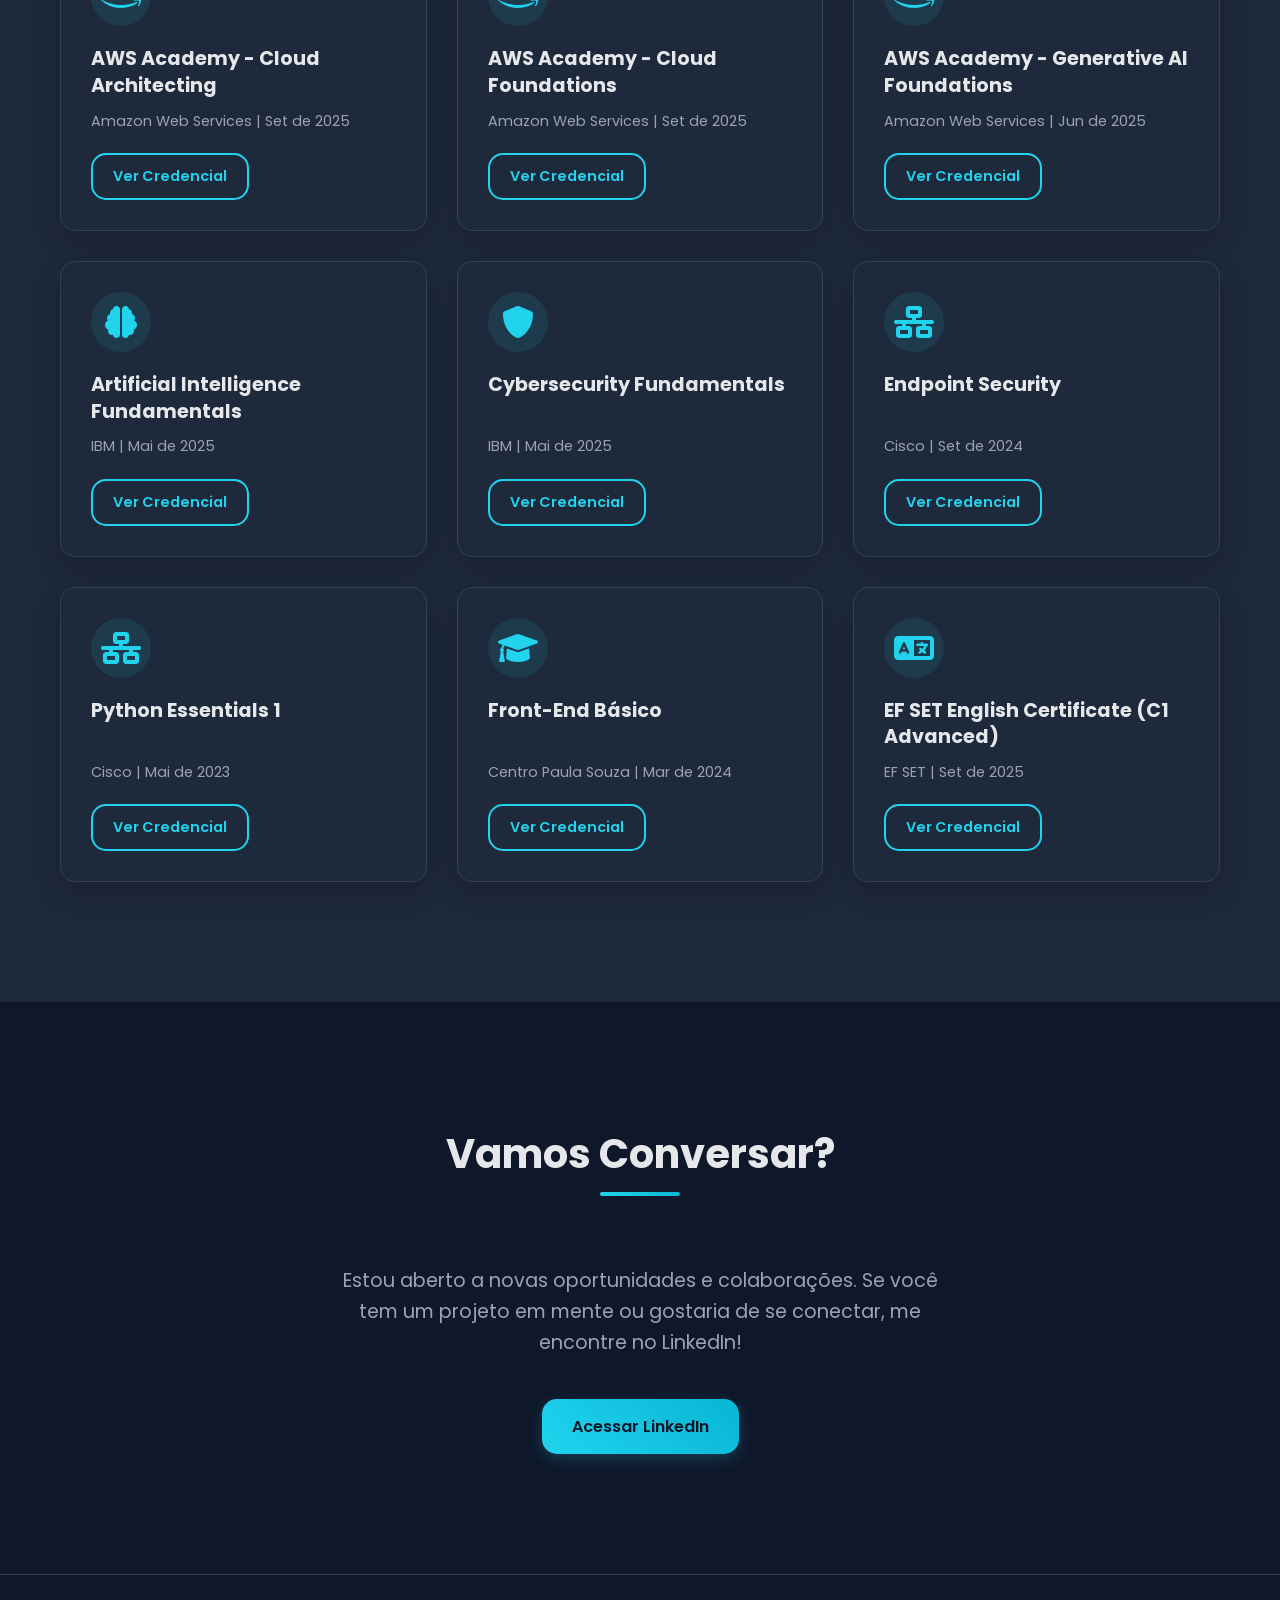
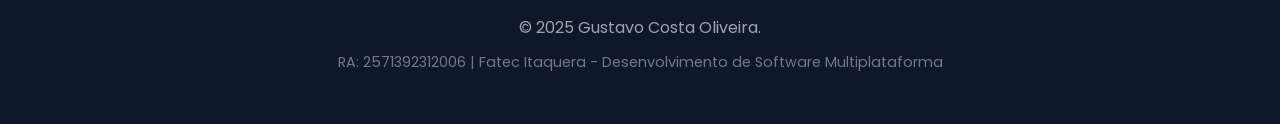
==== commit e177f417: "updates" ====
--- a/index.html
+++ b/index.html
@@ -22,6 +22,7 @@
                 <a href="#about" class="nav-link">Sobre</a>
                 <a href="#projects" class="nav-link">Projetos</a>
                 <a href="#skills" class="nav-link">Habilidades</a>
+                <a href="#certifications" class="nav-link">Certificações</a>
                 <a href="#contact" class="nav-link">Contato</a>
             </div>
             <div class="hamburger" id="hamburger">
@@ -74,15 +75,15 @@
                     <h3>Desenvolvedor focado em criar aplicações web robustas e intuitivas.</h3>
                     <p>
                         RA: 2571392312006 | Atualmente cursando <strong>Desenvolvimento de Software Multiplataforma</strong> na 
-                        <strong>Fatec Itaquera</strong>. Minha jornada acadêmica tem sido focada em projetos full-stack, onde busco aplicar meu conhecimento para construir desde aplicações web responsivas até plataformas mobile inovadoras.
+                        <strong>Fatec Itaquera</strong> (Início: 01/2023 - Previsão de Conclusão: 12/2025). Minha jornada tem sido focada em projetos full-stack, onde busco aplicar meu conhecimento para construir desde aplicações web responsivas até plataformas mobile inovadoras.
                     </p>
                     <p>
                         Trabalhando em equipe com metodologias ágeis como Scrum, meu objetivo é transformar desafios complexos em soluções tecnológicas que agreguem valor real, sempre com foco em qualidade, performance e na melhor experiência para o usuário.
                     </p>
                     <div class="about-info">
-                        <div class="info-item">
-                            <i class="fas fa-graduation-cap"></i>
-                            <span>Fatec Itaquera - DSM</span>
+                         <div class="info-item">
+                            <i class="fas fa-language"></i>
+                            <span>Português (Nativo), Inglês (C1 Advanced)</span>
                         </div>
                         <div class="info-item">
                             <i class="fas fa-map-marker-alt"></i>
@@ -113,94 +114,115 @@
             <h2 class="section-title">Projetos Acadêmicos</h2>
             <div class="projects-grid">
                 
-                <div class="project-card" data-semester="1">
+                <a href="projeto-pokedex.html" class="project-card" data-semester="1">
                     <div class="project-header">
                         <div class="project-icon"><i class="fas fa-search"></i></div>
                         <h3>Pokédex Simples</h3>
                         <span class="semester-badge">1º Semestre</span>
                     </div>
-                    <div class="project-content">
-                        <p><strong>Projeto individual</strong> para entender o consumo de APIs e a manipulação do DOM com JavaScript. A Pokédex consome a PokéAPI e renderiza os dados em cards, incluindo uma busca em tempo real.</p>
-                        <div class="project-actions">
-                            <a href="https://github.com/Guh1254/pokedex" target="_blank" class="btn btn-sm btn-primary">Ver Código</a>
-                            <a href="https://guh1254.github.io/pokedex/" target="_blank" class="btn btn-sm btn-demo">Ver Demo</a>
-                        </div>
-                        <div class="project-tech">
-                            <span class="tech-tag">HTML5</span> <span class="tech-tag">CSS3</span> <span class="tech-tag">JavaScript</span> <span class="tech-tag">API Rest</span>
-                        </div>
-                    </div>
-                </div>
-
-                <div class="project-card" data-semester="2">
-                    <div class="project-header">
-                        <div class="project-icon"><i class="fas fa-hands-helping"></i></div>
-                        <h3><a href="https://github.com/https-github-com-fatec-itaquera2sem/conectaongs" target="_blank">ConnectONGs</a></h3>
-                        <span class="semester-badge">2º Semestre</span>
-                    </div>
-                    <div class="project-content">
-                        <p><strong>Projeto em equipe</strong> para criar uma plataforma que conecta ONGs a voluntários. Atuei na equipe de banco de dados, responsável pela modelagem e criação das tabelas em MySQL para gerenciar as informações.</p>
-                        <div class="project-actions">
-                            <a href="https://github.com/https-github-com-fatec-itaquera2sem/conectaongs" target="_blank" class="btn btn-sm btn-primary">Ver Código</a>
-                        </div>
-                        <div class="project-tech">
-                            <span class="tech-tag">PHP</span> <span class="tech-tag">MySQL</span> <span class="tech-tag">JavaScript</span> <span class="tech-tag">Bootstrap</span> <span class="tech-tag">HTML/CSS</span>
-                        </div>
-                    </div>
-                </div>
+                        <div class="project-content">
+                            <p><strong>Projeto individual</strong> para entender o consumo de APIs e a manipulação do DOM com JavaScript. A Pokédex consome a PokéAPI e renderiza os dados em cards, incluindo uma busca em tempo real.</p>
+                            
+                            <div class="project-actions">
+                                <div class="btn btn-sm btn-primary">Ver Projeto</div>
+                            </div>
+
+                            <div class="project-tech">
+                                <span class="tech-tag">HTML5</span> <span class="tech-tag">CSS3</span> <span class="tech-tag">JavaScript</span> <span class="tech-tag">API Rest</span>
+                            </div>
+                        </div>
+                    </a>
+
+                    <a href="projeto-connectongs.html" class="project-card" data-semester="2">
+                        <div class="project-header">
+                            <div class="project-icon"><i class="fas fa-hands-helping"></i></div>
+                            <h3>ConnectONGs</h3>
+                            <span class="semester-badge">2º Semestre</span>
+                        </div>
+                        <div class="project-content">
+                            <p><strong>Projeto em equipe</strong> para criar uma plataforma que conecta ONGs a voluntários. Atuei na equipe de banco de dados, responsável pela modelagem e criação das tabelas em MySQL para gerenciar as informações.</p>
+                            
+                            <div class="project-actions">
+                                <div class="btn btn-sm btn-primary">Ver Projeto</div>
+                            </div>
+
+                            <div class="project-tech">
+                                <span class="tech-tag">PHP</span>
+                                <span class="tech-tag">MySQL</span>
+                                <span class="tech-tag">JavaScript</span>
+                                <span class="tech-tag">Bootstrap</span>
+                                <span class="tech-tag">HTML/CSS</span>
+                            </div>
+                        </div>
+                    </a>
                 
-                <div class="project-card" data-semester="3">
-                    <div class="project-header">
-                        <div class="project-icon"><i class="fas fa-shopping-cart"></i></div>
-                        <h3><a href="https://github.com/Guh1254/Spring-Toys" target="_blank">Spring Toys</a></h3>
-                        <span class="semester-badge">3º Semestre</span>
-                    </div>
-                    <div class="project-content">
-                        <p><strong>Desenvolvido em equipe</strong>, este projeto é um e-commerce completo com Spring Boot, Thymeleaf e autenticação de usuário via JWT. Fui responsável por aspectos do front-end e da integração com o back-end.</p>
-                        <div class="project-actions">
-                            <a href="https://github.com/Guh1254/Spring-Toys" target="_blank" class="btn btn-sm btn-primary">Ver Código</a>
-                        </div>
-                        <div class="project-tech">
-                            <span class="tech-tag">Spring Boot</span> <span class="tech-tag">Java</span> <span class="tech-tag">MySQL</span> <span class="tech-tag">Thymeleaf</span>
-                        </div>
-                    </div>
-                </div>
-
-                <div class="project-card" data-semester="4">
-                    <div class="project-header">
-                        <div class="project-icon"><i class="fas fa-running"></i></div>
-                        <h3><a href="https://github.com/SpringDevsFatec/Projeto_MaratonaPlus" target="_blank">Maratona+</a></h3>
-                        <span class="semester-badge">4º Semestre</span>
-                    </div>
-                    <div class="project-content">
-                        <p><strong>Em equipe</strong>, criamos uma plataforma para otimizar a inscrição e gestão de maratonas. Como dev front-end, ajudei a implementar funcionalidades como acesso via QR Code, cronômetro e distribuição de medalhas digitais.</p>
-                        <div class="project-actions">
-                            <a href="https://github.com/SpringDevsFatec/Projeto_MaratonaPlus" target="_blank" class="btn btn-sm btn-primary">Ver Código</a>
-                            <a href="https://youtu.be/BNdLceYZe9s" target="_blank" class="btn btn-sm btn-demo">Ver Demo</a>
-                        </div>
-                        <div class="project-tech">
-                            <span class="tech-tag">Spring Boot</span> <span class="tech-tag">React</span> <span class="tech-tag">MySQL</span> <span class="tech-tag">AWS</span>
-                        </div>
-                    </div>
-                </div>
-
-                <div class="project-card" data-semester="5">
-                    <div class="project-header">
-                        <div class="featured-badge">Projeto Destaque</div>
-                        <div class="project-icon"><i class="fas fa-handshake"></i></div>
-                        <h3><a href="https://github.com/SpringDevsFatec/PI_ProjetoPaz" target="_blank">Projeto Paz</a></h3>
-                        <span class="semester-badge">5º Semestre</span>
-                    </div>
-                    <div class="project-content">
-                        <p><strong>Desafio em equipe:</strong> Digitalizar o controle manual e propenso a erros de vendas em eventos religiosos. <br><strong>Solução:</strong> Como dev front-end, atuei na criação de um app mobile com React Native para registro de vendas e controle de estoque em tempo real.</p>
-                        <div class="project-actions">
-                            <a href="https://github.com/SpringDevsFatec/PI_ProjetoPaz" target="_blank" class="btn btn-sm btn-primary">Ver Código</a>
-                            <a href="https://youtu.be/nCjJSFAlklc" target="_blank" class="btn btn-sm btn-demo">Ver Demo</a>
-                        </div>
-                        <div class="project-tech">
-                            <span class="tech-tag">React Native</span> <span class="tech-tag">PHP</span> <span class="tech-tag">MySQL</span> <span class="tech-tag">JWT</span> <span class="tech-tag">Docker</span>
-                        </div>
-                    </div>
-                </div>
+                    <a href="projeto-springtoys.html" class="project-card" data-semester="3">
+                        <div class="project-header">
+                            <div class="project-icon"><i class="fas fa-shopping-cart"></i></div>
+                            <h3>Spring Toys</h3>
+                            <span class="semester-badge">3º Semestre</span>
+                        </div>
+                        <div class="project-content">
+                            <p><strong>Desenvolvido em equipe</strong>, este projeto é um e-commerce completo com Spring Boot e JavaScript. Fui responsável por aspectos do front-end e da integração com a API REST do back-end.</p>
+                            
+                            <div class="project-actions">
+                                <div class="btn btn-sm btn-primary">Ver Projeto</div>
+                            </div>
+
+                            <div class="project-tech">
+                                <span class="tech-tag">Spring Boot</span>
+                                <span class="tech-tag">Java</span>
+                                <span class="tech-tag">MySQL</span>
+                                <span class="tech-tag">JavaScript</span>
+                            </div>
+                        </div>
+                    </a>
+
+                    <a href="projeto-maratonaplus.html" class="project-card" data-semester="4">
+                        <div class="project-header">
+                            <div class="project-icon"><i class="fas fa-running"></i></div>
+                            <h3>Maratona+</h3>
+                            <span class="semester-badge">4º Semestre</span>
+                        </div>
+                        <div class="project-content">
+                            <p><strong>Em equipe</strong>, criamos um <strong>aplicativo Android</strong> para otimizar a gestão de maratonas. Como dev front-end, atuei na construção das telas e na implementação de funcionalidades como o cronômetro e o histórico de corridas.</p>
+                            
+                            <div class="project-actions">
+                                <div class="btn btn-sm btn-primary">Ver Projeto</div>
+                            </div>
+
+                            <div class="project-tech">
+                                <span class="tech-tag">Java</span>
+                                <span class="tech-tag">Android (XML)</span>
+                                <span class="tech-tag">Spring Boot</span>
+                                <span class="tech-tag">MySQL</span>
+                            </div>
+                        </div>
+                    </a>
+
+                    <a href="projeto-paz.html" class="project-card" data-semester="5">
+                        <div class="project-header">
+                            <div class="featured-badge">Projeto Destaque</div>
+                            <div class="project-icon"><i class="fas fa-handshake"></i></div>
+                            <h3>Projeto Paz</h3>
+                            <span class="semester-badge">5º Semestre</span>
+                        </div>
+                        <div class="project-content">
+                            <p><strong>Desafio em equipe:</strong> Digitalizar o controle manual e propenso a erros de vendas em eventos religiosos. <br><strong>Solução:</strong> Como dev front-end, atuei na criação de um app mobile com React Native para registro de vendas e controle de estoque em tempo real.</p>
+                            
+                            <div class="project-actions">
+                                <div class="btn btn-sm btn-primary">Ver Projeto</div>
+                            </div>
+
+                            <div class="project-tech">
+                                <span class="tech-tag">React Native</span>
+                                <span class="tech-tag">PHP</span>
+                                <span class="tech-tag">MySQL</span>
+                                <span class="tech-tag">JWT</span>
+                                <span class="tech-tag">Docker</span>
+                            </div>
+                        </div>
+                    </a>
             </div>
             
             <div class="projects-filter">
@@ -242,6 +264,72 @@
         </div>
     </section>
 
+    <section id="certifications" class="certifications">
+        <div class="container">
+            <h2 class="section-title">Certificações e Cursos</h2>
+            <div class="certifications-grid">
+                <div class="cert-card">
+                    <div class="cert-icon"><i class="fab fa-aws"></i></div>
+                    <h3>AWS Academy - Cloud Architecting</h3>
+                    <p class="cert-issuer">Amazon Web Services | Set de 2025</p>
+                    <a href="https://www.credly.com/badges/5fadd648-cd31-49fa-8e2c-48e099384070/linked_in_profile" class="btn btn-sm btn-demo">Ver Credencial</a>
+                </div>
+                <div class="cert-card">
+                    <div class="cert-icon"><i class="fab fa-aws"></i></div>
+                    <h3>AWS Academy - Cloud Foundations</h3>
+                    <p class="cert-issuer">Amazon Web Services | Set de 2025</p>
+                    <a href="https://www.credly.com/badges/2c304309-b8c2-473d-9a05-0ddd8729890b/linked_in_profile" class="btn btn-sm btn-demo">Ver Credencial</a>
+                </div>
+                <div class="cert-card">
+                    <div class="cert-icon"><i class="fab fa-aws"></i></div>
+                    <h3>AWS Academy - Generative AI Foundations</h3>
+                    <p class="cert-issuer">Amazon Web Services | Jun de 2025</p>
+                    <a href="https://www.credly.com/badges/2d928095-0cf0-461e-a0f6-737dd6550e39/linked_in_profile" class="btn btn-sm btn-demo">Ver Credencial</a>
+                </div>
+
+                <div class="cert-card">
+                    <div class="cert-icon"><i class="fas fa-brain"></i></div>
+                    <h3>Artificial Intelligence Fundamentals</h3>
+                    <p class="cert-issuer">IBM | Mai de 2025</p>
+                    <a href="https://www.credly.com/badges/777a3c97-127a-426f-8862-ea1d9a075ebe/linked_in_profile" class="btn btn-sm btn-demo">Ver Credencial</a>
+                </div>
+                 <div class="cert-card">
+                    <div class="cert-icon"><i class="fas fa-shield-alt"></i></div>
+                    <h3>Cybersecurity Fundamentals</h3>
+                    <p class="cert-issuer">IBM | Mai de 2025</p>
+                    <a href="https://www.credly.com/badges/918bda9a-1bf0-4685-ae06-0dc58dc85320/linked_in_profile" class="btn btn-sm btn-demo">Ver Credencial</a>
+                </div>
+                
+                <div class="cert-card">
+                    <div class="cert-icon"><i class="fas fa-network-wired"></i></div>
+                    <h3>Endpoint Security</h3>
+                    <p class="cert-issuer">Cisco | Set de 2024</p>
+                    <a href="https://www.credly.com/badges/d1109054-75a0-44ce-a35c-db4cb3d9ab72/linked_in_profile" class="btn btn-sm btn-demo">Ver Credencial</a>
+                </div>
+                <div class="cert-card">
+                    <div class="cert-icon"><i class="fas fa-network-wired"></i></div>
+                    <h3>Python Essentials 1</h3>
+                    <p class="cert-issuer">Cisco | Mai de 2023</p>
+                    <a href="https://www.credly.com/badges/4df7bade-10a8-4a23-97d9-246dae0d52c8/public_url" class="btn btn-sm btn-demo">Ver Credencial</a>
+                </div>
+
+                 <div class="cert-card">
+                    <div class="cert-icon"><i class="fas fa-graduation-cap"></i></div>
+                    <h3>Front-End Básico</h3>
+                    <p class="cert-issuer">Centro Paula Souza | Mar de 2024</p>
+                    <a href="https://badge.cps.sp.gov.br//view.aspx?651165b7-8255-4ef7-81c6-d3f59fd9a0aa" class="btn btn-sm btn-demo">Ver Credencial</a>
+                </div>
+
+                 <div class="cert-card">
+                    <div class="cert-icon"><i class="fas fa-language"></i></div>
+                    <h3>EF SET English Certificate (C1 Advanced)</h3>
+                    <p class="cert-issuer">EF SET | Set de 2025</p>
+                    <a href="https://cert.efset.org/en/5buHbD" class="btn btn-sm btn-demo">Ver Credencial</a>
+                </div>
+            </div>
+        </div>
+    </section>
+
     <section id="contact" class="contact">
         <div class="container">
             <h2 class="section-title">Vamos Conversar?</h2>
@@ -256,7 +344,7 @@
 
     <footer class="footer">
         <div class="container">
-            <p>&copy; 2025 Gustavo Costa Oliveira. Desenvolvido com paixão e código.</p>
+            <p>&copy; 2025 Gustavo Costa Oliveira.</p>
             <p>RA: 2571392312006 | Fatec Itaquera - Desenvolvimento de Software Multiplataforma</p>
         </div>
     </footer>
--- a/styles.css
+++ b/styles.css
@@ -750,4 +750,70 @@
 ::-webkit-scrollbar-thumb {
     background: linear-gradient(180deg, var(--primary-color), var(--secondary-color));
     border-radius: 4px;
+}
+
+/* Certifications Section */
+.certifications {
+    background: var(--background-dark); /* Garante o fundo correto */
+}
+
+.certifications-grid {
+    display: grid;
+    grid-template-columns: repeat(auto-fit, minmax(320px, 1fr));
+    gap: 30px;
+}
+
+.cert-card {
+    background: var(--background-light);
+    border: 1px solid #334155;
+    border-radius: var(--border-radius);
+    padding: 30px;
+    display: flex;
+    flex-direction: column;
+    align-items: flex-start;
+    box-shadow: var(--shadow);
+    transition: var(--transition);
+}
+
+.cert-card:hover {
+    transform: translateY(-8px);
+    box-shadow: 0 15px 40px rgba(0, 0, 0, 0.25);
+    border-color: var(--primary-color);
+}
+
+.cert-icon {
+    font-size: 2rem;
+    color: var(--primary-color);
+    margin-bottom: 20px;
+    background: rgba(34, 211, 238, 0.1);
+    width: 60px;
+    height: 60px;
+    border-radius: 50%;
+    display: flex;
+    align-items: center;
+    justify-content: center;
+}
+
+.cert-card h3 {
+    font-size: 1.2rem;
+    color: var(--text-primary);
+    margin-bottom: 10px;
+    line-height: 1.4;
+    flex-grow: 1; /* Faz o título ocupar o espaço para alinhar os botões */
+}
+
+.cert-issuer {
+    color: var(--text-secondary);
+    margin-bottom: 20px;
+    font-size: 0.9rem;
+}
+
+.cert-card .btn-demo {
+    margin-top: auto; /* Alinha o botão na parte inferior do card */
+}
+a.project-card {
+    text-decoration: none; /* Remove o sublinhado */
+    color: inherit; /* Faz o texto herdar a
+     cor normal */
+     /* Adiciona espaçamento extra abaixo da seção de tecnologias */
 }
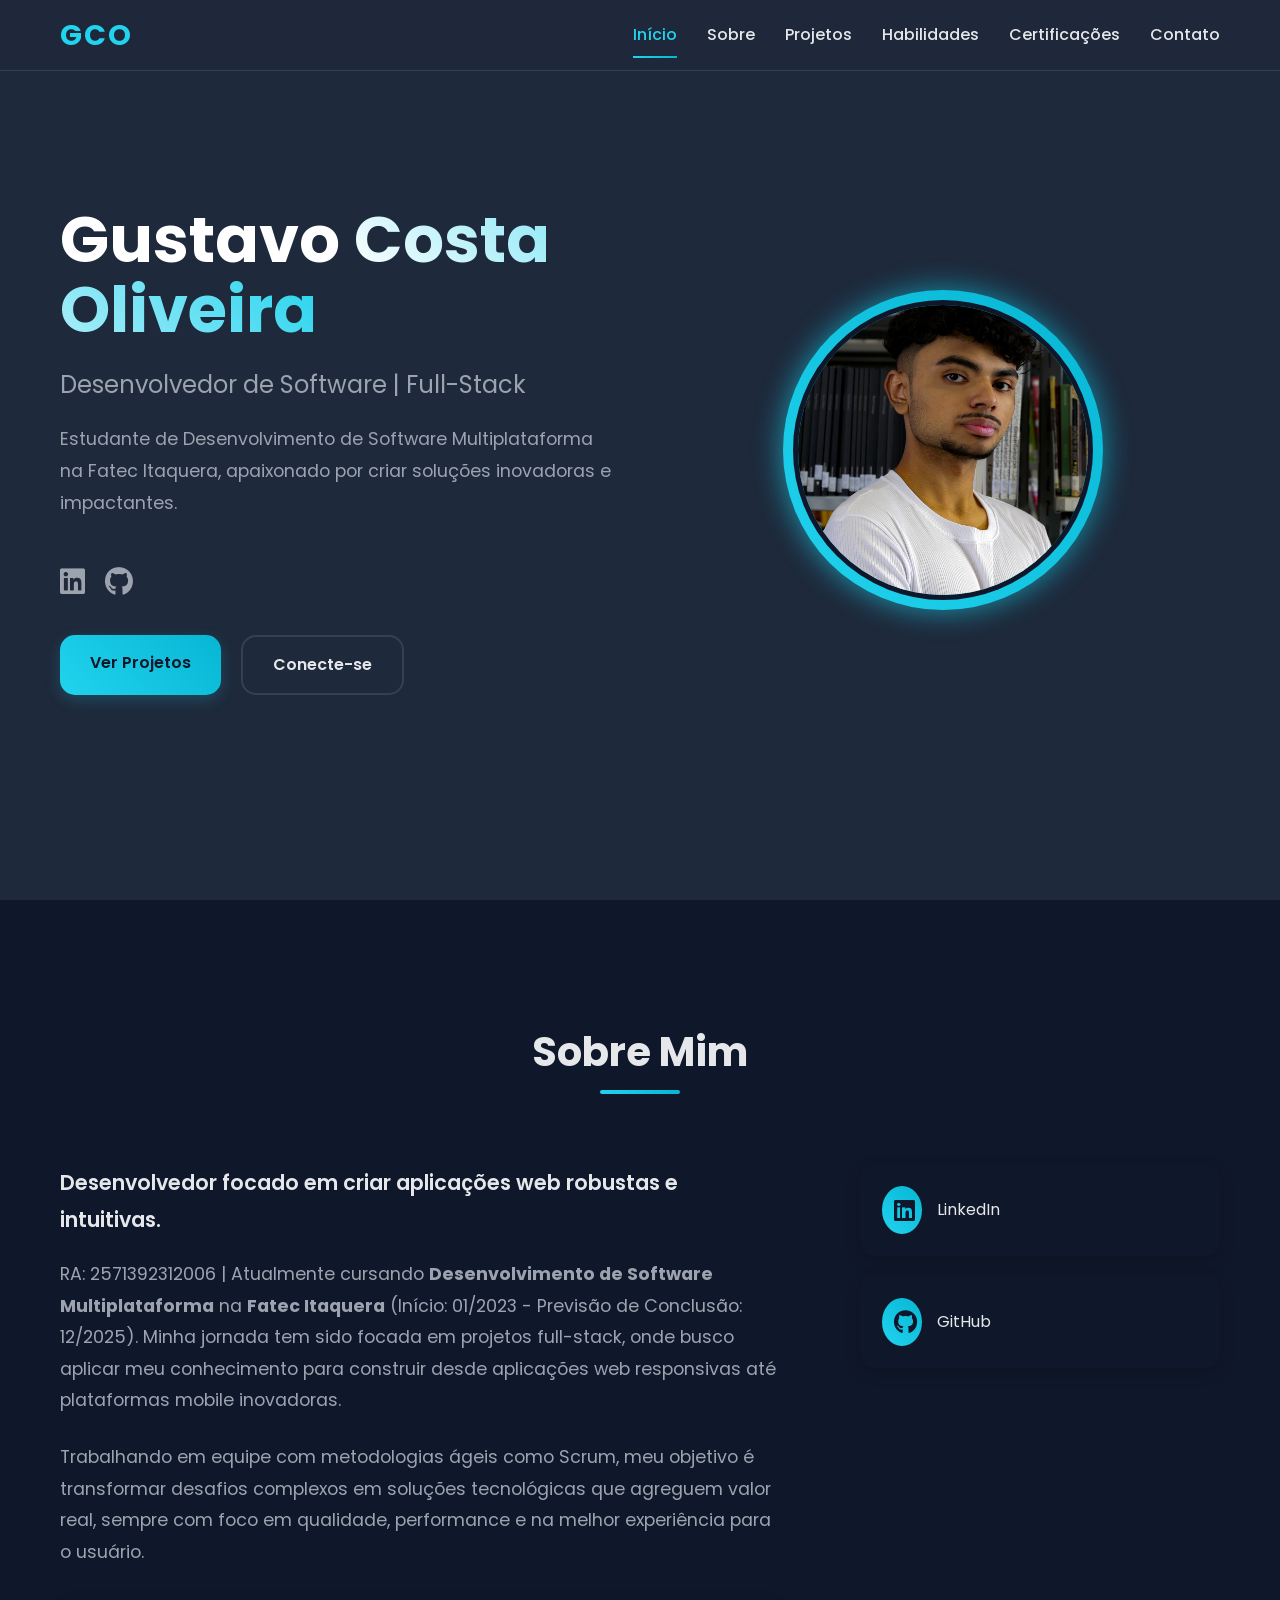
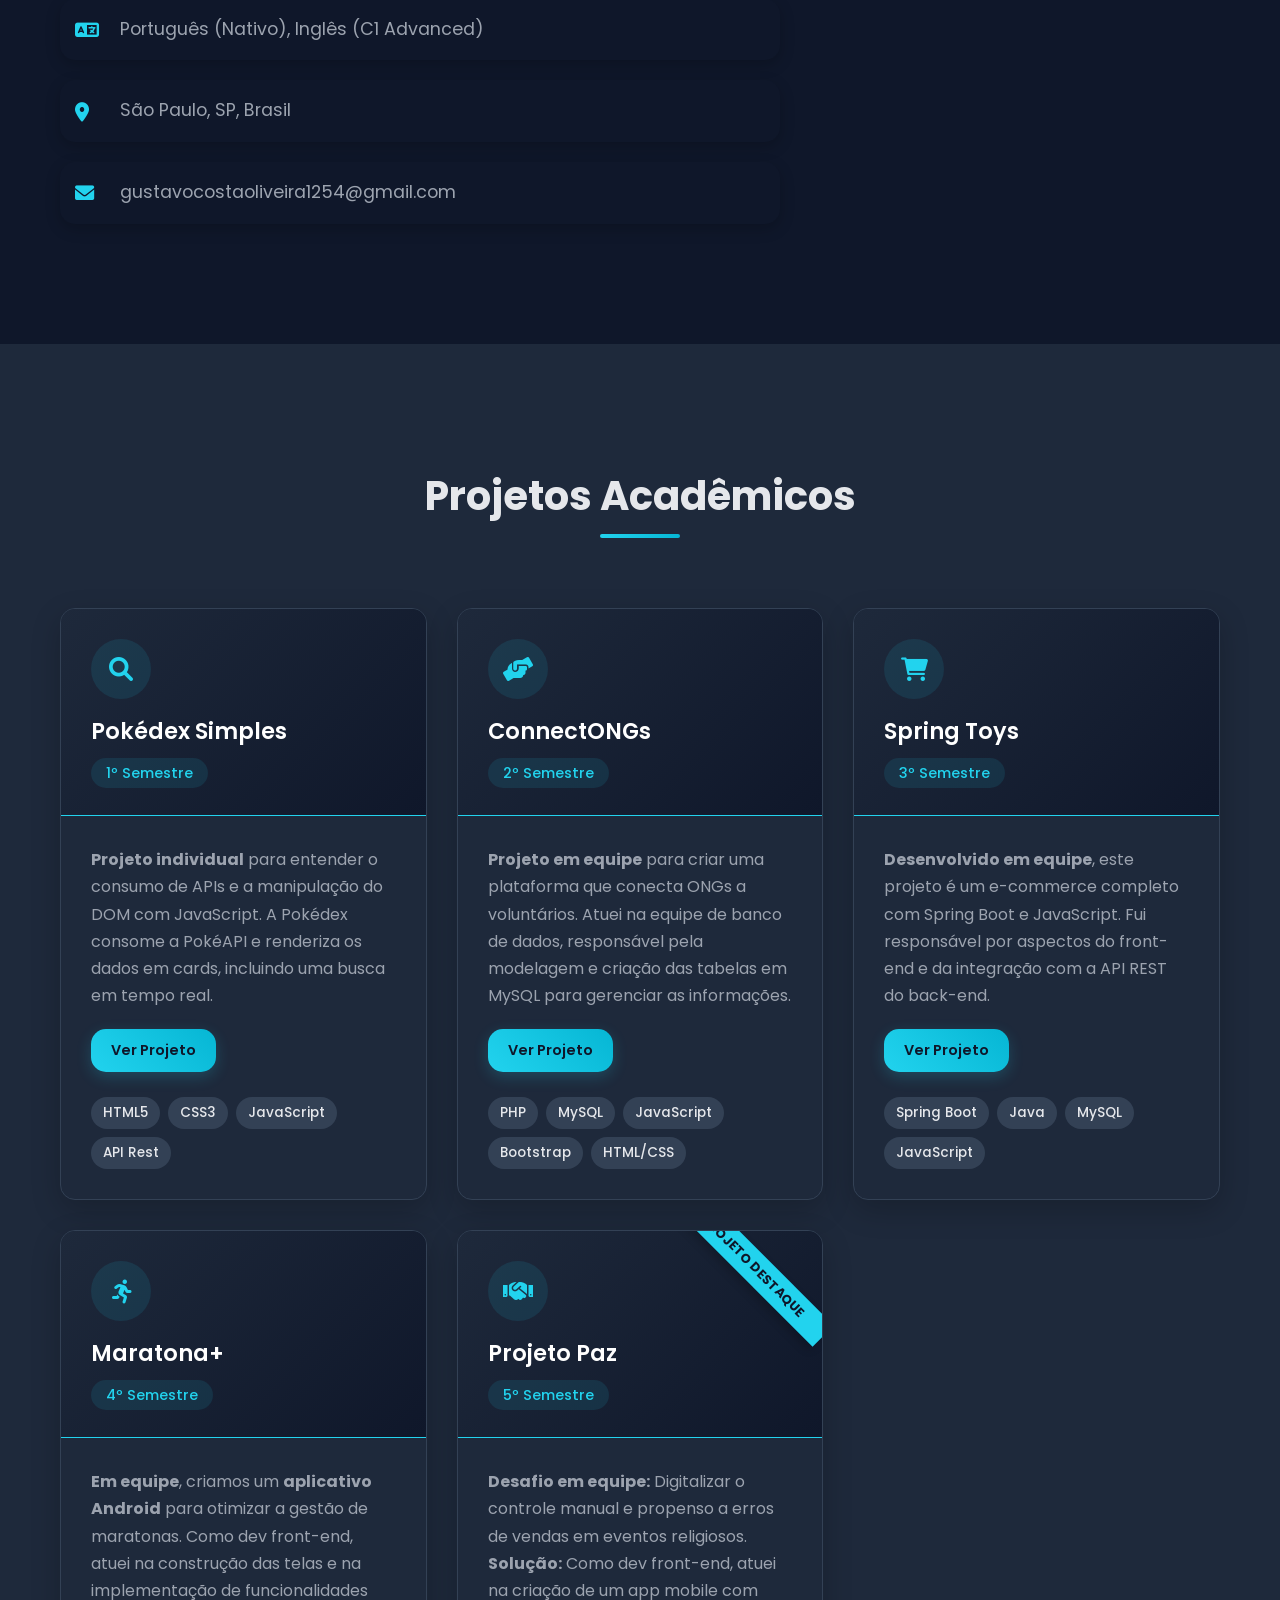
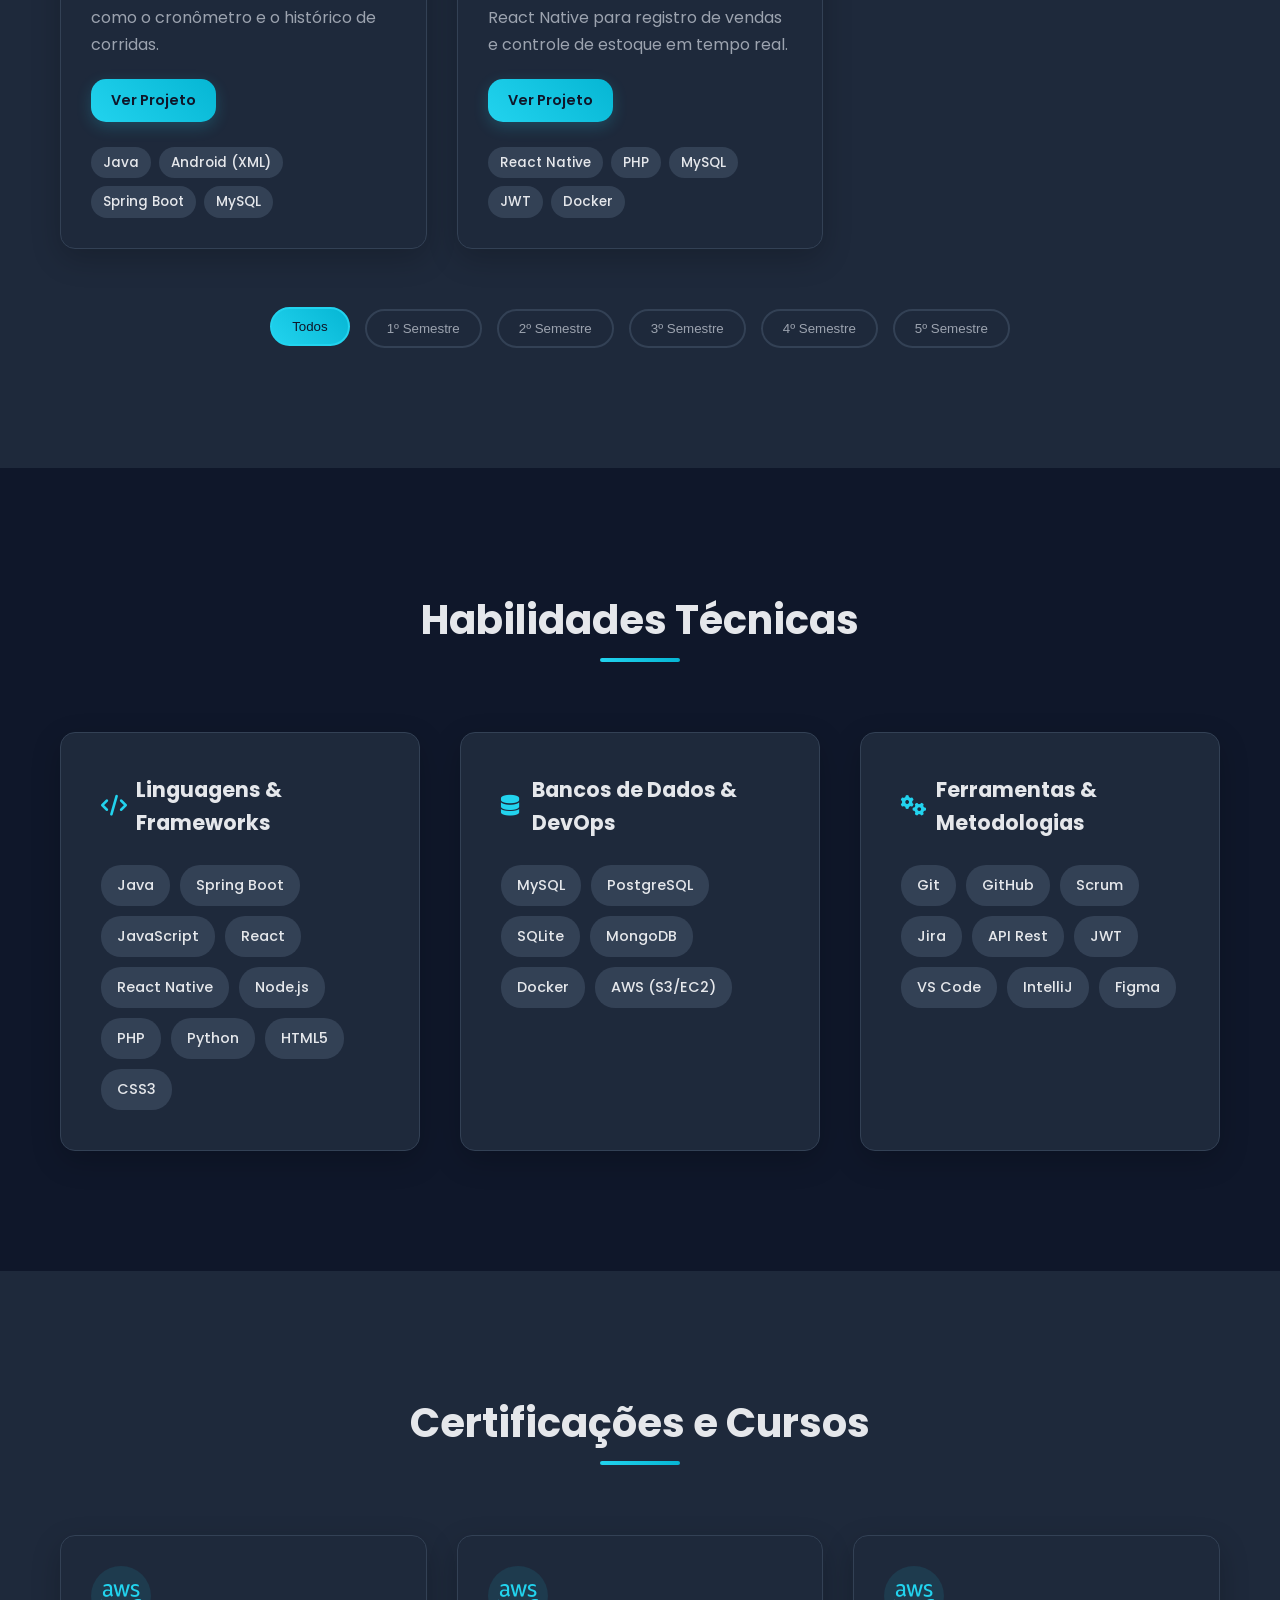
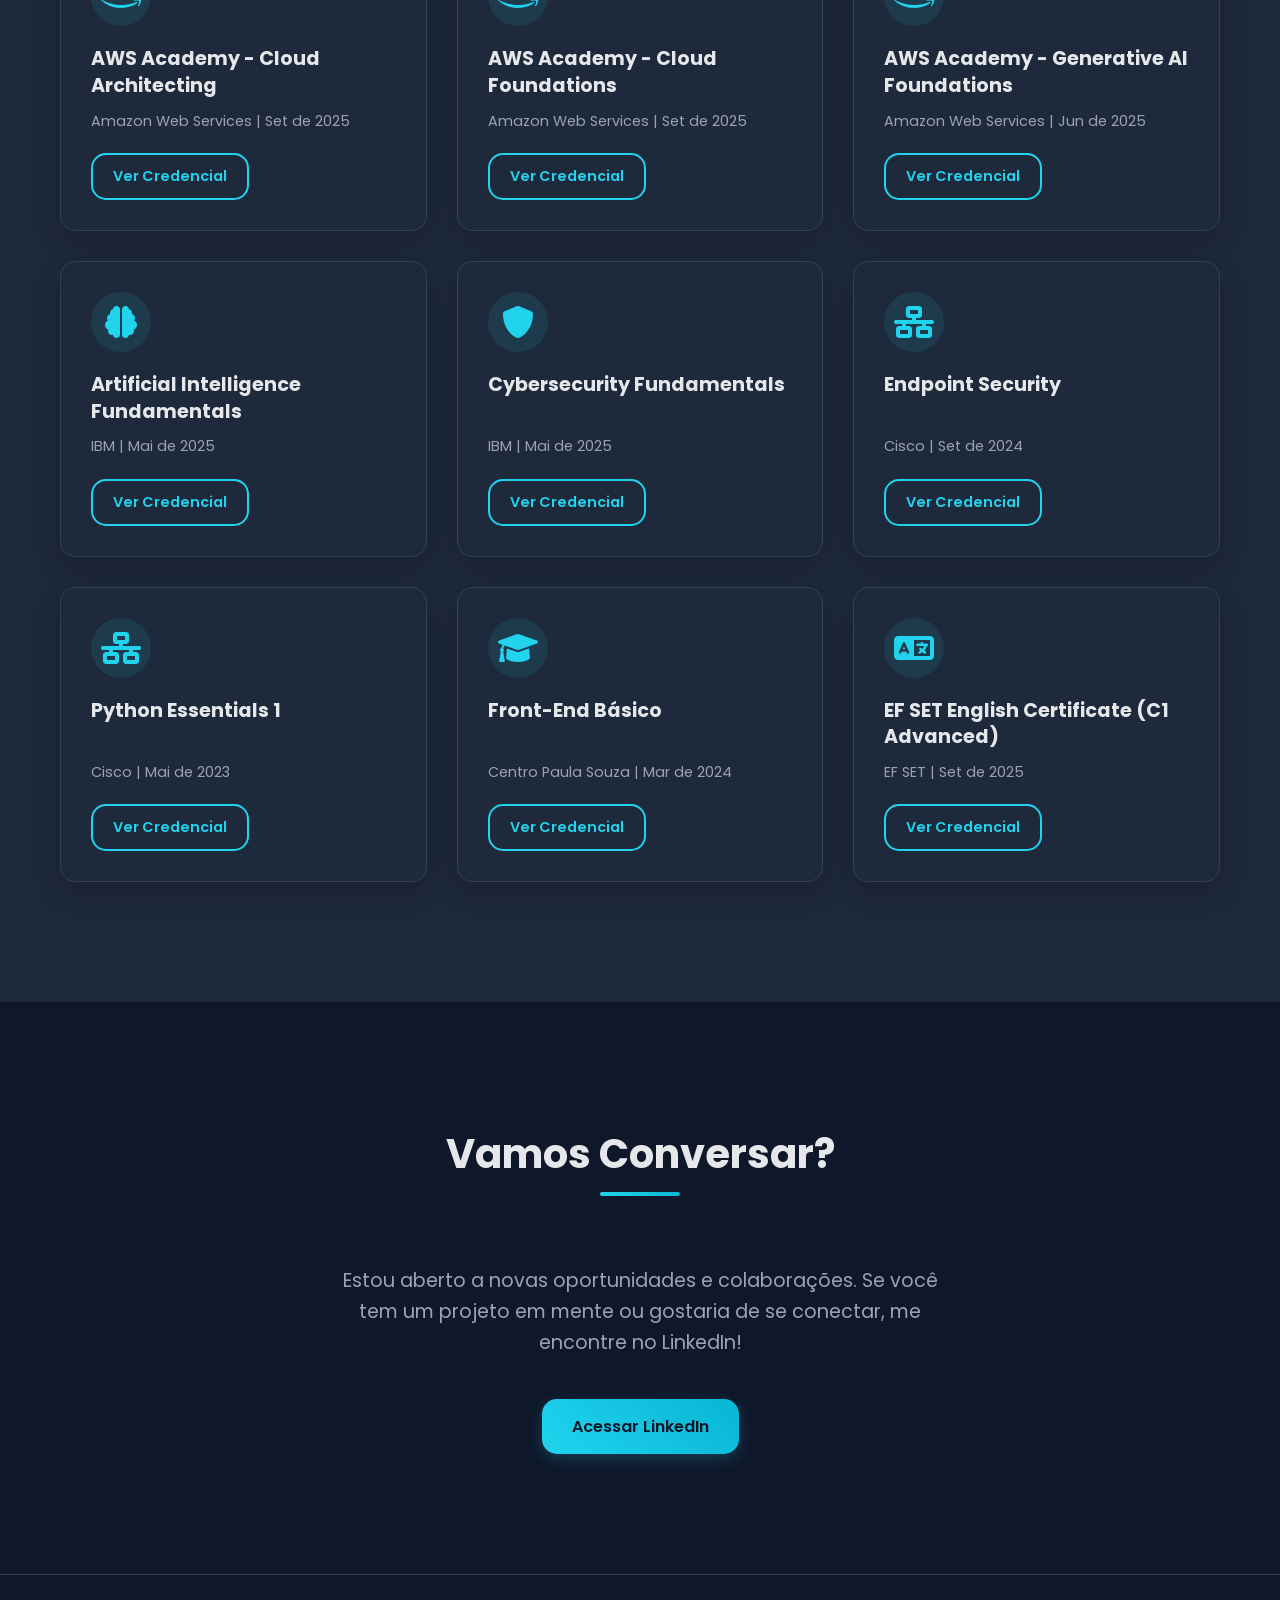
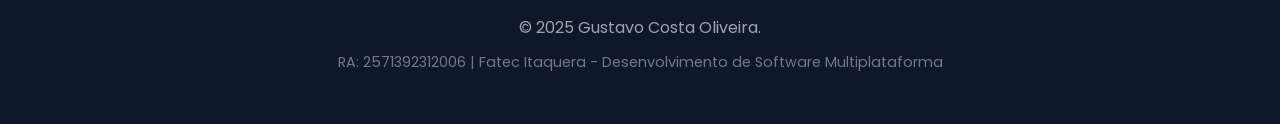
==== commit 3a993a94: "mail update" ====
--- a/index.html
+++ b/index.html
@@ -91,7 +91,7 @@
                         </div>
                         <div class="info-item">
                             <i class="fas fa-envelope"></i>
-                            <span>gustavo.oliveira213@fatec.sp.gov.br</span>
+                            <span>gustavocostaoliveira1254@gmail.com</span>
                         </div>
                     </div>
                 </div>
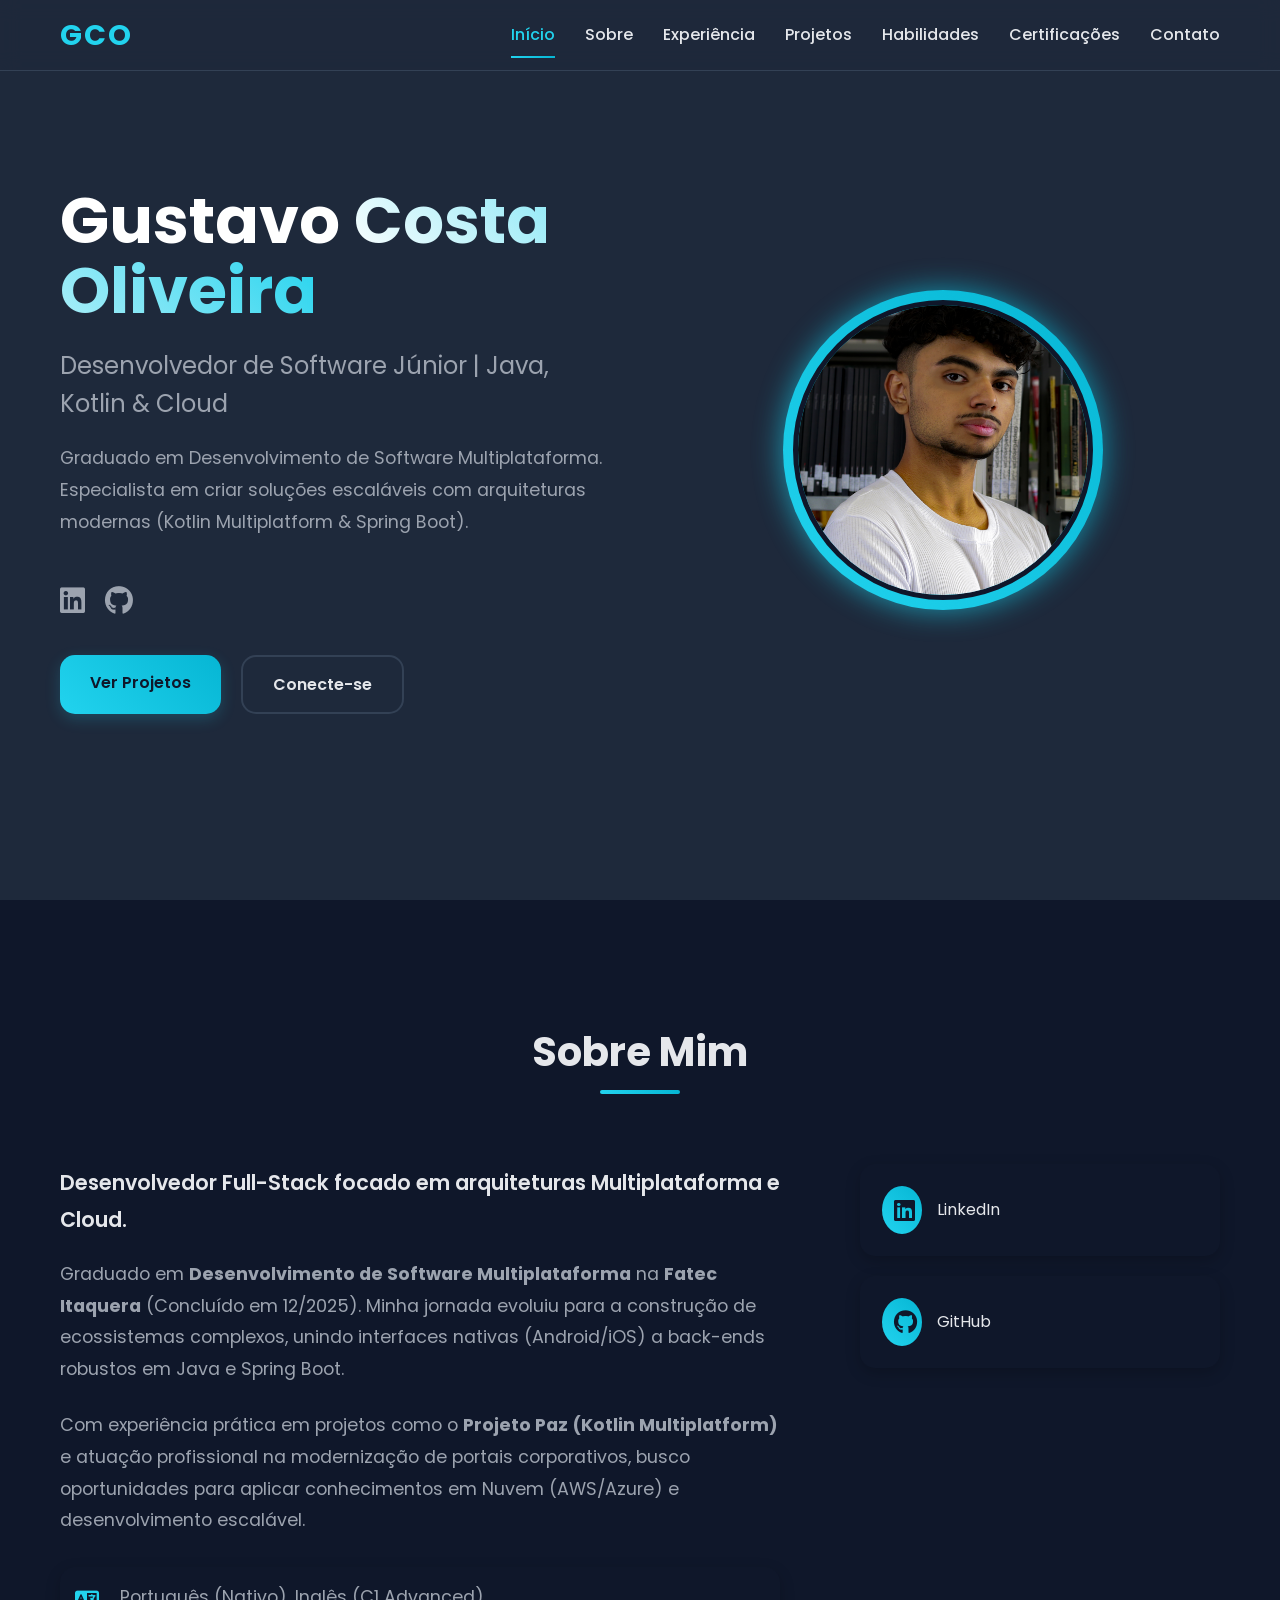
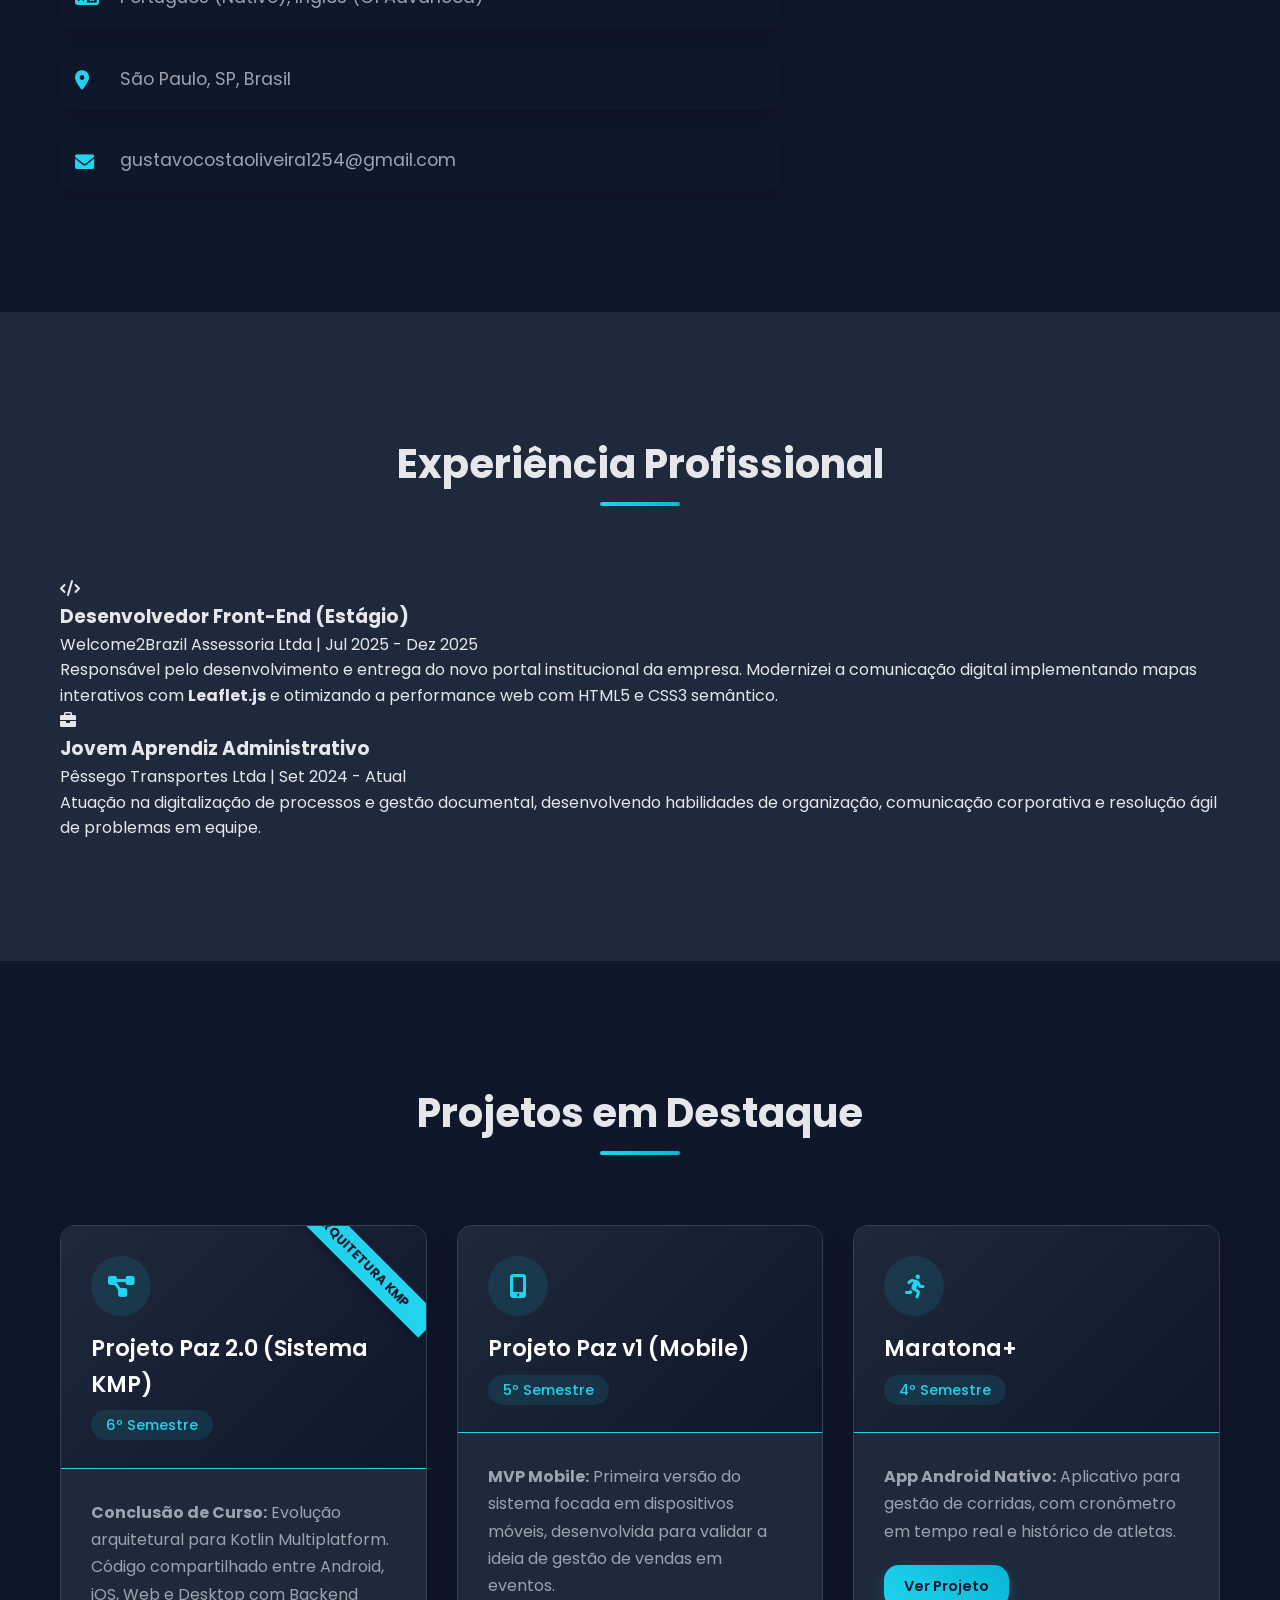
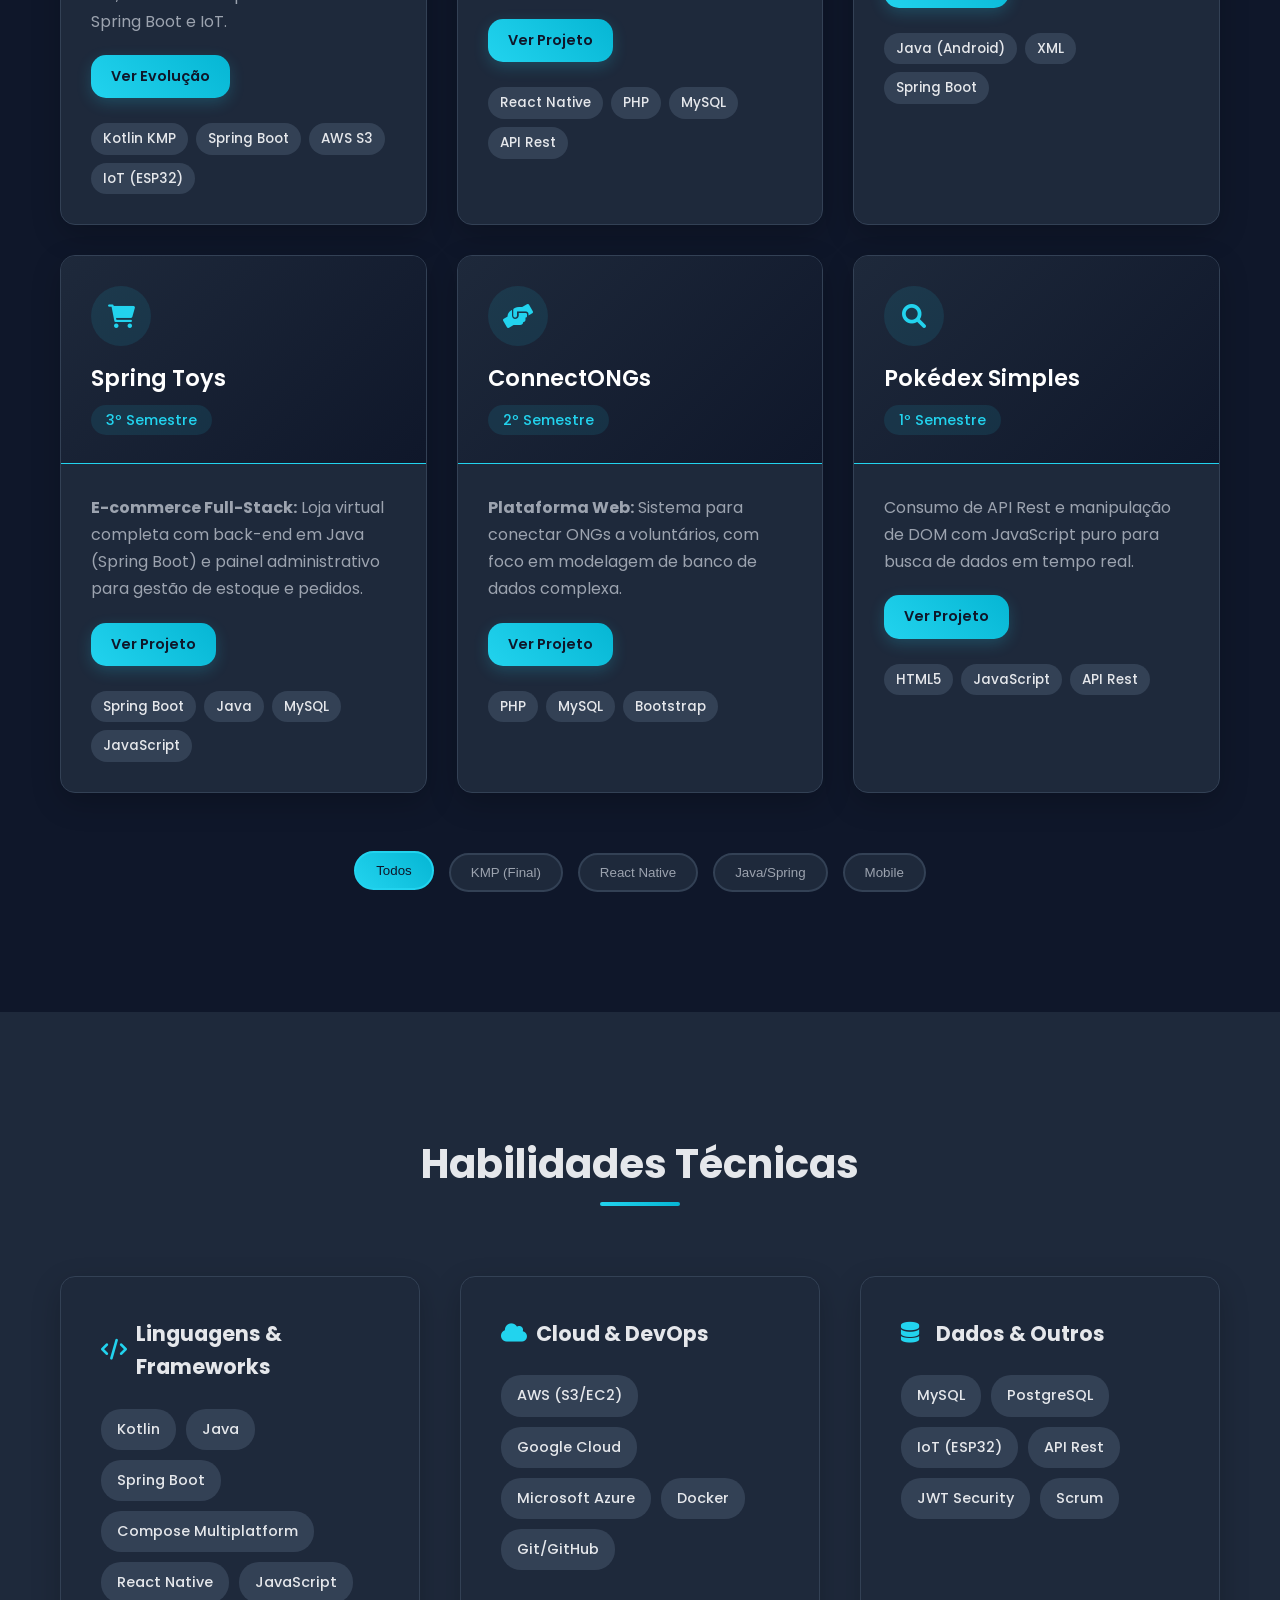
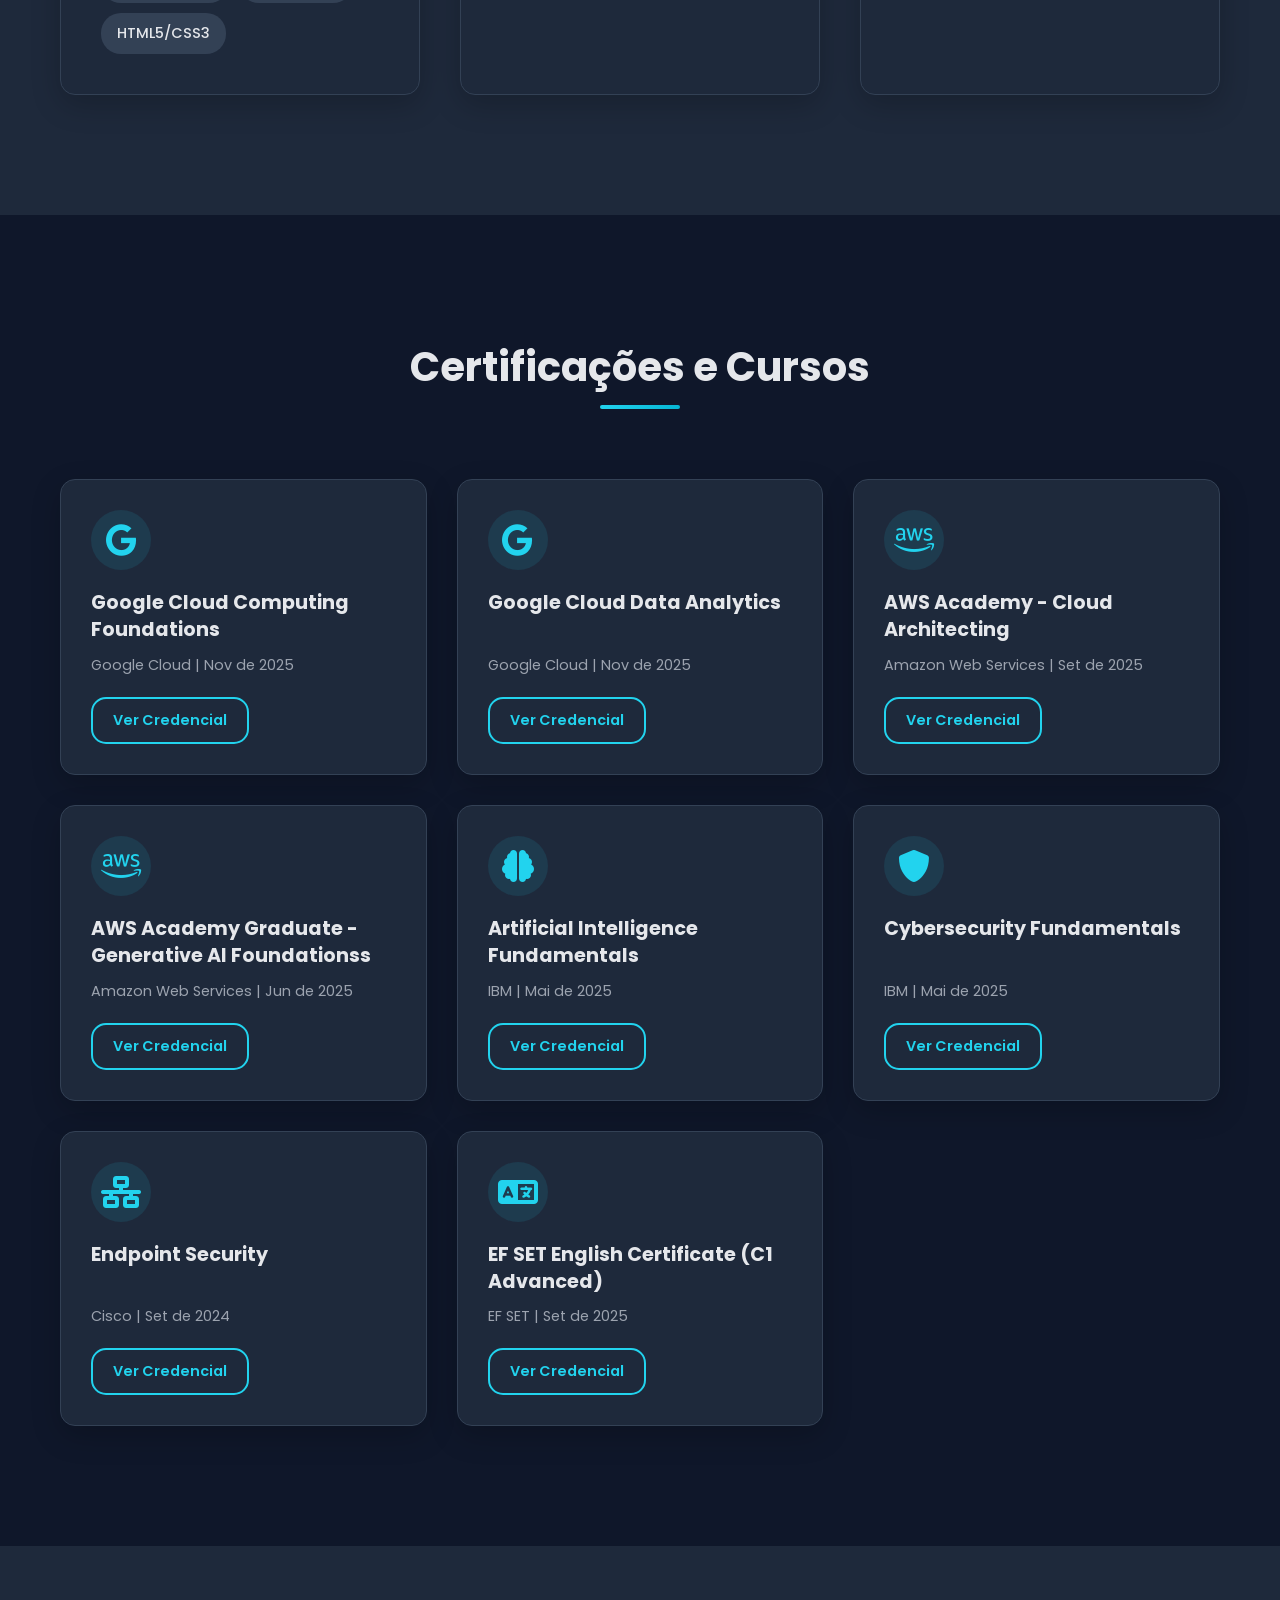
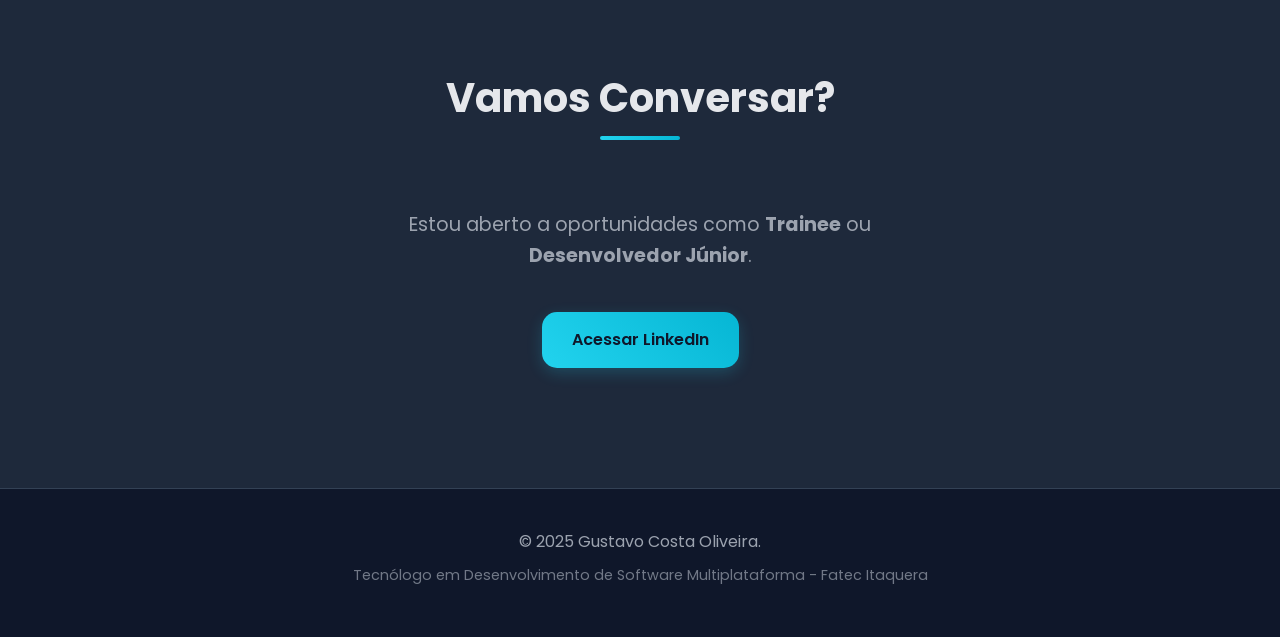
==== commit 0a10418f: "update" ====
--- a/index.html
+++ b/index.html
@@ -3,7 +3,7 @@
 <head>
     <meta charset="UTF-8">
     <meta name="viewport" content="width=device-width, initial-scale=1.0">
-    <title>Gustavo Costa Oliveira - Portfólio de Desenvolvimento</title>
+    <title>Gustavo Costa Oliveira - Desenvolvedor de Software Júnior</title>
     
     <link rel="icon" type="image/x-icon" href="favicon.ico">
 
@@ -20,6 +20,7 @@
             <div class="nav-menu" id="nav-menu">
                 <a href="#home" class="nav-link">Início</a>
                 <a href="#about" class="nav-link">Sobre</a>
+                <a href="#experience" class="nav-link">Experiência</a>
                 <a href="#projects" class="nav-link">Projetos</a>
                 <a href="#skills" class="nav-link">Habilidades</a>
                 <a href="#certifications" class="nav-link">Certificações</a>
@@ -40,11 +41,10 @@
                     Gustavo <span class="gradient-text">Costa Oliveira</span>
                 </h1>
                 <h2 class="hero-subtitle">
-                    Desenvolvedor de Software | Full-Stack
+                    Desenvolvedor de Software Júnior | Java, Kotlin & Cloud
                 </h2>
                 <p class="hero-description">
-                    Estudante de Desenvolvimento de Software Multiplataforma na Fatec Itaquera, 
-                    apaixonado por criar soluções inovadoras e impactantes.
+                    Graduado em Desenvolvimento de Software Multiplataforma. Especialista em criar soluções escaláveis com arquiteturas modernas (Kotlin Multiplatform & Spring Boot).
                 </p>
                 <div class="hero-socials">
                     <a href="https://www.linkedin.com/in/gustavo-costa-oliveira-4473b620a/" target="_blank" class="social-icon" aria-label="Acesse meu perfil no LinkedIn">
@@ -72,13 +72,13 @@
             <h2 class="section-title">Sobre Mim</h2>
             <div class="about-content">
                 <div class="about-text">
-                    <h3>Desenvolvedor focado em criar aplicações web robustas e intuitivas.</h3>
+                    <h3>Desenvolvedor Full-Stack focado em arquiteturas Multiplataforma e Cloud.</h3>
                     <p>
-                        RA: 2571392312006 | Atualmente cursando <strong>Desenvolvimento de Software Multiplataforma</strong> na 
-                        <strong>Fatec Itaquera</strong> (Início: 01/2023 - Previsão de Conclusão: 12/2025). Minha jornada tem sido focada em projetos full-stack, onde busco aplicar meu conhecimento para construir desde aplicações web responsivas até plataformas mobile inovadoras.
+                        Graduado em <strong>Desenvolvimento de Software Multiplataforma</strong> na 
+                        <strong>Fatec Itaquera</strong> (Concluído em 12/2025). Minha jornada evoluiu para a construção de ecossistemas complexos, unindo interfaces nativas (Android/iOS) a back-ends robustos em Java e Spring Boot.
                     </p>
                     <p>
-                        Trabalhando em equipe com metodologias ágeis como Scrum, meu objetivo é transformar desafios complexos em soluções tecnológicas que agreguem valor real, sempre com foco em qualidade, performance e na melhor experiência para o usuário.
+                        Com experiência prática em projetos como o <strong>Projeto Paz (Kotlin Multiplatform)</strong> e atuação profissional na modernização de portais corporativos, busco oportunidades para aplicar conhecimentos em Nuvem (AWS/Azure) e desenvolvimento escalável.
                     </p>
                     <div class="about-info">
                          <div class="info-item">
@@ -109,11 +109,155 @@
         </div>
     </section>
 
+    <section id="experience" class="experience">
+        <div class="container">
+            <h2 class="section-title">Experiência Profissional</h2>
+            <div class="experience-grid">
+                
+                <div class="experience-card">
+                    <div class="exp-header">
+                        <div class="exp-icon"><i class="fas fa-code"></i></div>
+                        <div>
+                            <h3>Desenvolvedor Front-End (Estágio)</h3>
+                            <p class="exp-company">Welcome2Brazil Assessoria Ltda | Jul 2025 - Dez 2025</p>
+                        </div>
+                    </div>
+                    <div class="exp-content">
+                        <p>Responsável pelo desenvolvimento e entrega do novo portal institucional da empresa. Modernizei a comunicação digital implementando mapas interativos com <strong>Leaflet.js</strong> e otimizando a performance web com HTML5 e CSS3 semântico.</p>
+                    </div>
+                </div>
+
+                <div class="experience-card">
+                    <div class="exp-header">
+                        <div class="exp-icon"><i class="fas fa-briefcase"></i></div>
+                        <div>
+                            <h3>Jovem Aprendiz Administrativo</h3>
+                            <p class="exp-company">Pêssego Transportes Ltda | Set 2024 - Atual</p>
+                        </div>
+                    </div>
+                    <div class="exp-content">
+                        <p>Atuação na digitalização de processos e gestão documental, desenvolvendo habilidades de organização, comunicação corporativa e resolução ágil de problemas em equipe.</p>
+                    </div>
+                </div>
+
+            </div>
+        </div>
+    </section>
+
     <section id="projects" class="projects">
         <div class="container">
-            <h2 class="section-title">Projetos Acadêmicos</h2>
+            <h2 class="section-title">Projetos em Destaque</h2>
             <div class="projects-grid">
                 
+                <a href="projeto-paz.html" class="project-card featured" data-semester="6">
+                    <div class="project-header">
+                        <div class="featured-badge">Arquitetura KMP</div>
+                        <div class="project-icon"><i class="fas fa-project-diagram"></i></div>
+                        <h3>Projeto Paz 2.0 (Sistema KMP)</h3>
+                        <span class="semester-badge">6º Semestre</span>
+                    </div>
+                    <div class="project-content">
+                        <p><strong>Conclusão de Curso:</strong> Evolução arquitetural para Kotlin Multiplatform. Código compartilhado entre Android, iOS, Web e Desktop com Backend Spring Boot e IoT.</p>
+                        
+                        <div class="project-actions">
+                            <div class="btn btn-sm btn-primary">Ver Evolução</div>
+                        </div>
+
+                        <div class="project-tech">
+                            <span class="tech-tag">Kotlin KMP</span>
+                            <span class="tech-tag">Spring Boot</span>
+                            <span class="tech-tag">AWS S3</span>
+                            <span class="tech-tag">IoT (ESP32)</span>
+                        </div>
+                    </div>
+                </a>
+
+                <a href="projeto-paz-v1.html" class="project-card" data-semester="5">
+                    <div class="project-header">
+                        <div class="project-icon"><i class="fas fa-mobile-alt"></i></div>
+                        <h3>Projeto Paz v1 (Mobile)</h3>
+                        <span class="semester-badge">5º Semestre</span>
+                    </div>
+                    <div class="project-content">
+                        <p><strong>MVP Mobile:</strong> Primeira versão do sistema focada em dispositivos móveis, desenvolvida para validar a ideia de gestão de vendas em eventos.</p>
+                        
+                        <div class="project-actions">
+                            <div class="btn btn-sm btn-primary">Ver Projeto</div>
+                        </div>
+
+                        <div class="project-tech">
+                            <span class="tech-tag">React Native</span>
+                            <span class="tech-tag">PHP</span>
+                            <span class="tech-tag">MySQL</span>
+                            <span class="tech-tag">API Rest</span>
+                        </div>
+                    </div>
+                </a>
+
+                <a href="projeto-maratonaplus.html" class="project-card" data-semester="4">
+                    <div class="project-header">
+                        <div class="project-icon"><i class="fas fa-running"></i></div>
+                        <h3>Maratona+</h3>
+                        <span class="semester-badge">4º Semestre</span>
+                    </div>
+                    <div class="project-content">
+                        <p><strong>App Android Nativo:</strong> Aplicativo para gestão de corridas, com cronômetro em tempo real e histórico de atletas.</p>
+                        
+                        <div class="project-actions">
+                            <div class="btn btn-sm btn-primary">Ver Projeto</div>
+                        </div>
+
+                        <div class="project-tech">
+                            <span class="tech-tag">Java (Android)</span>
+                            <span class="tech-tag">XML</span>
+                            <span class="tech-tag">Spring Boot</span>
+                        </div>
+                    </div>
+                </a>
+
+                <a href="projeto-springtoys.html" class="project-card" data-semester="3">
+                    <div class="project-header">
+                        <div class="project-icon"><i class="fas fa-shopping-cart"></i></div>
+                        <h3>Spring Toys</h3>
+                        <span class="semester-badge">3º Semestre</span>
+                    </div>
+                    <div class="project-content">
+                        <p><strong>E-commerce Full-Stack:</strong> Loja virtual completa com back-end em Java (Spring Boot) e painel administrativo para gestão de estoque e pedidos.</p>
+                        
+                        <div class="project-actions">
+                            <div class="btn btn-sm btn-primary">Ver Projeto</div>
+                        </div>
+
+                        <div class="project-tech">
+                            <span class="tech-tag">Spring Boot</span>
+                            <span class="tech-tag">Java</span>
+                            <span class="tech-tag">MySQL</span>
+                            <span class="tech-tag">JavaScript</span>
+                        </div>
+                    </div>
+                </a>
+
+                <a href="projeto-connectongs.html" class="project-card" data-semester="2">
+                    <div class="project-header">
+                        <div class="project-icon"><i class="fas fa-hands-helping"></i></div>
+                        <h3>ConnectONGs</h3>
+                        <span class="semester-badge">2º Semestre</span>
+                    </div>
+                    <div class="project-content">
+                        <p><strong>Plataforma Web:</strong> Sistema para conectar ONGs a voluntários, com foco em modelagem de banco de dados complexa.</p>
+                        
+                        <div class="project-actions">
+                            <div class="btn btn-sm btn-primary">Ver Projeto</div>
+                        </div>
+
+                        <div class="project-tech">
+                            <span class="tech-tag">PHP</span>
+                            <span class="tech-tag">MySQL</span>
+                            <span class="tech-tag">Bootstrap</span>
+                        </div>
+                    </div>
+                </a>
+
                 <a href="projeto-pokedex.html" class="project-card" data-semester="1">
                     <div class="project-header">
                         <div class="project-icon"><i class="fas fa-search"></i></div>
@@ -121,105 +265,14 @@
                         <span class="semester-badge">1º Semestre</span>
                     </div>
                         <div class="project-content">
-                            <p><strong>Projeto individual</strong> para entender o consumo de APIs e a manipulação do DOM com JavaScript. A Pokédex consome a PokéAPI e renderiza os dados em cards, incluindo uma busca em tempo real.</p>
+                            <p>Consumo de API Rest e manipulação de DOM com JavaScript puro para busca de dados em tempo real.</p>
                             
                             <div class="project-actions">
                                 <div class="btn btn-sm btn-primary">Ver Projeto</div>
                             </div>
 
                             <div class="project-tech">
-                                <span class="tech-tag">HTML5</span> <span class="tech-tag">CSS3</span> <span class="tech-tag">JavaScript</span> <span class="tech-tag">API Rest</span>
-                            </div>
-                        </div>
-                    </a>
-
-                    <a href="projeto-connectongs.html" class="project-card" data-semester="2">
-                        <div class="project-header">
-                            <div class="project-icon"><i class="fas fa-hands-helping"></i></div>
-                            <h3>ConnectONGs</h3>
-                            <span class="semester-badge">2º Semestre</span>
-                        </div>
-                        <div class="project-content">
-                            <p><strong>Projeto em equipe</strong> para criar uma plataforma que conecta ONGs a voluntários. Atuei na equipe de banco de dados, responsável pela modelagem e criação das tabelas em MySQL para gerenciar as informações.</p>
-                            
-                            <div class="project-actions">
-                                <div class="btn btn-sm btn-primary">Ver Projeto</div>
-                            </div>
-
-                            <div class="project-tech">
-                                <span class="tech-tag">PHP</span>
-                                <span class="tech-tag">MySQL</span>
-                                <span class="tech-tag">JavaScript</span>
-                                <span class="tech-tag">Bootstrap</span>
-                                <span class="tech-tag">HTML/CSS</span>
-                            </div>
-                        </div>
-                    </a>
-                
-                    <a href="projeto-springtoys.html" class="project-card" data-semester="3">
-                        <div class="project-header">
-                            <div class="project-icon"><i class="fas fa-shopping-cart"></i></div>
-                            <h3>Spring Toys</h3>
-                            <span class="semester-badge">3º Semestre</span>
-                        </div>
-                        <div class="project-content">
-                            <p><strong>Desenvolvido em equipe</strong>, este projeto é um e-commerce completo com Spring Boot e JavaScript. Fui responsável por aspectos do front-end e da integração com a API REST do back-end.</p>
-                            
-                            <div class="project-actions">
-                                <div class="btn btn-sm btn-primary">Ver Projeto</div>
-                            </div>
-
-                            <div class="project-tech">
-                                <span class="tech-tag">Spring Boot</span>
-                                <span class="tech-tag">Java</span>
-                                <span class="tech-tag">MySQL</span>
-                                <span class="tech-tag">JavaScript</span>
-                            </div>
-                        </div>
-                    </a>
-
-                    <a href="projeto-maratonaplus.html" class="project-card" data-semester="4">
-                        <div class="project-header">
-                            <div class="project-icon"><i class="fas fa-running"></i></div>
-                            <h3>Maratona+</h3>
-                            <span class="semester-badge">4º Semestre</span>
-                        </div>
-                        <div class="project-content">
-                            <p><strong>Em equipe</strong>, criamos um <strong>aplicativo Android</strong> para otimizar a gestão de maratonas. Como dev front-end, atuei na construção das telas e na implementação de funcionalidades como o cronômetro e o histórico de corridas.</p>
-                            
-                            <div class="project-actions">
-                                <div class="btn btn-sm btn-primary">Ver Projeto</div>
-                            </div>
-
-                            <div class="project-tech">
-                                <span class="tech-tag">Java</span>
-                                <span class="tech-tag">Android (XML)</span>
-                                <span class="tech-tag">Spring Boot</span>
-                                <span class="tech-tag">MySQL</span>
-                            </div>
-                        </div>
-                    </a>
-
-                    <a href="projeto-paz.html" class="project-card" data-semester="5">
-                        <div class="project-header">
-                            <div class="featured-badge">Projeto Destaque</div>
-                            <div class="project-icon"><i class="fas fa-handshake"></i></div>
-                            <h3>Projeto Paz</h3>
-                            <span class="semester-badge">5º Semestre</span>
-                        </div>
-                        <div class="project-content">
-                            <p><strong>Desafio em equipe:</strong> Digitalizar o controle manual e propenso a erros de vendas em eventos religiosos. <br><strong>Solução:</strong> Como dev front-end, atuei na criação de um app mobile com React Native para registro de vendas e controle de estoque em tempo real.</p>
-                            
-                            <div class="project-actions">
-                                <div class="btn btn-sm btn-primary">Ver Projeto</div>
-                            </div>
-
-                            <div class="project-tech">
-                                <span class="tech-tag">React Native</span>
-                                <span class="tech-tag">PHP</span>
-                                <span class="tech-tag">MySQL</span>
-                                <span class="tech-tag">JWT</span>
-                                <span class="tech-tag">Docker</span>
+                                <span class="tech-tag">HTML5</span> <span class="tech-tag">JavaScript</span> <span class="tech-tag">API Rest</span>
                             </div>
                         </div>
                     </a>
@@ -227,11 +280,10 @@
             
             <div class="projects-filter">
                 <button class="filter-btn active" data-filter="all">Todos</button>
-                <button class="filter-btn" data-filter="1">1º Semestre</button>
-                <button class="filter-btn" data-filter="2">2º Semestre</button>
-                <button class="filter-btn" data-filter="3">3º Semestre</button>
-                <button class="filter-btn" data-filter="4">4º Semestre</button>
-                <button class="filter-btn" data-filter="5">5º Semestre</button>
+                <button class="filter-btn" data-filter="6">KMP (Final)</button>
+                <button class="filter-btn" data-filter="5">React Native</button>
+                <button class="filter-btn" data-filter="3">Java/Spring</button>
+                <button class="filter-btn" data-filter="mobile">Mobile</button>
             </div>
         </div>
     </section>
@@ -243,21 +295,21 @@
                 <div class="skills-category">
                     <h3><i class="fas fa-code"></i> Linguagens & Frameworks</h3>
                     <div class="skills-tags">
-                        <span class="tag">Java</span> <span class="tag">Spring Boot</span> <span class="tag">JavaScript</span> <span class="tag">React</span> <span class="tag">React Native</span> <span class="tag">Node.js</span> <span class="tag">PHP</span> <span class="tag">Python</span> <span class="tag">HTML5</span> <span class="tag">CSS3</span>
+                        <span class="tag">Kotlin</span> <span class="tag">Java</span> <span class="tag">Spring Boot</span> <span class="tag">Compose Multiplatform</span> <span class="tag">React Native</span> <span class="tag">JavaScript</span> <span class="tag">HTML5/CSS3</span>
                     </div>
                 </div>
 
                 <div class="skills-category">
-                    <h3><i class="fas fa-database"></i> Bancos de Dados & DevOps</h3>
+                    <h3><i class="fas fa-cloud"></i> Cloud & DevOps</h3>
                     <div class="skills-tags">
-                        <span class="tag">MySQL</span> <span class="tag">PostgreSQL</span> <span class="tag">SQLite</span> <span class="tag">MongoDB</span> <span class="tag">Docker</span> <span class="tag">AWS (S3/EC2)</span>
+                        <span class="tag">AWS (S3/EC2)</span> <span class="tag">Google Cloud</span> <span class="tag">Microsoft Azure</span> <span class="tag">Docker</span> <span class="tag">Git/GitHub</span>
                     </div>
                 </div>
                 
                 <div class="skills-category">
-                    <h3><i class="fas fa-cogs"></i> Ferramentas & Metodologias</h3>
+                    <h3><i class="fas fa-database"></i> Dados & Outros</h3>
                     <div class="skills-tags">
-                        <span class="tag">Git</span> <span class="tag">GitHub</span> <span class="tag">Scrum</span> <span class="tag">Jira</span> <span class="tag">API Rest</span> <span class="tag">JWT</span> <span class="tag">VS Code</span> <span class="tag">IntelliJ</span> <span class="tag">Figma</span>
+                        <span class="tag">MySQL</span> <span class="tag">PostgreSQL</span> <span class="tag">IoT (ESP32)</span> <span class="tag">API Rest</span> <span class="tag">JWT Security</span> <span class="tag">Scrum</span>
                     </div>
                 </div>
             </div>
@@ -268,25 +320,35 @@
         <div class="container">
             <h2 class="section-title">Certificações e Cursos</h2>
             <div class="certifications-grid">
+                
+                <div class="cert-card">
+                    <div class="cert-icon"><i class="fab fa-google"></i></div>
+                    <h3>Google Cloud Computing Foundations</h3>
+                    <p class="cert-issuer">Google Cloud | Nov de 2025</p>
+                    <a href="https://www.credly.com/badges/b5da52cd-f62a-4295-b296-d29e81c61159/linked_in_profile" class="btn btn-sm btn-demo">Ver Credencial</a>
+                </div>
+
+                <div class="cert-card">
+                    <div class="cert-icon"><i class="fab fa-google"></i></div>
+                    <h3>Google Cloud Data Analytics</h3>
+                    <p class="cert-issuer">Google Cloud | Nov de 2025</p>
+                    <a href="https://www.credly.com/badges/1377bcb8-9dd8-48fe-8619-fa979bc4e71e/linked_in_profile" class="btn btn-sm btn-demo">Ver Credencial</a>
+                </div>
+
                 <div class="cert-card">
                     <div class="cert-icon"><i class="fab fa-aws"></i></div>
                     <h3>AWS Academy - Cloud Architecting</h3>
                     <p class="cert-issuer">Amazon Web Services | Set de 2025</p>
                     <a href="https://www.credly.com/badges/5fadd648-cd31-49fa-8e2c-48e099384070/linked_in_profile" class="btn btn-sm btn-demo">Ver Credencial</a>
                 </div>
+
                 <div class="cert-card">
                     <div class="cert-icon"><i class="fab fa-aws"></i></div>
-                    <h3>AWS Academy - Cloud Foundations</h3>
-                    <p class="cert-issuer">Amazon Web Services | Set de 2025</p>
-                    <a href="https://www.credly.com/badges/2c304309-b8c2-473d-9a05-0ddd8729890b/linked_in_profile" class="btn btn-sm btn-demo">Ver Credencial</a>
-                </div>
-                <div class="cert-card">
-                    <div class="cert-icon"><i class="fab fa-aws"></i></div>
-                    <h3>AWS Academy - Generative AI Foundations</h3>
+                    <h3>AWS Academy Graduate - Generative AI Foundationss</h3>
                     <p class="cert-issuer">Amazon Web Services | Jun de 2025</p>
                     <a href="https://www.credly.com/badges/2d928095-0cf0-461e-a0f6-737dd6550e39/linked_in_profile" class="btn btn-sm btn-demo">Ver Credencial</a>
                 </div>
-
+                
                 <div class="cert-card">
                     <div class="cert-icon"><i class="fas fa-brain"></i></div>
                     <h3>Artificial Intelligence Fundamentals</h3>
@@ -306,19 +368,6 @@
                     <p class="cert-issuer">Cisco | Set de 2024</p>
                     <a href="https://www.credly.com/badges/d1109054-75a0-44ce-a35c-db4cb3d9ab72/linked_in_profile" class="btn btn-sm btn-demo">Ver Credencial</a>
                 </div>
-                <div class="cert-card">
-                    <div class="cert-icon"><i class="fas fa-network-wired"></i></div>
-                    <h3>Python Essentials 1</h3>
-                    <p class="cert-issuer">Cisco | Mai de 2023</p>
-                    <a href="https://www.credly.com/badges/4df7bade-10a8-4a23-97d9-246dae0d52c8/public_url" class="btn btn-sm btn-demo">Ver Credencial</a>
-                </div>
-
-                 <div class="cert-card">
-                    <div class="cert-icon"><i class="fas fa-graduation-cap"></i></div>
-                    <h3>Front-End Básico</h3>
-                    <p class="cert-issuer">Centro Paula Souza | Mar de 2024</p>
-                    <a href="https://badge.cps.sp.gov.br//view.aspx?651165b7-8255-4ef7-81c6-d3f59fd9a0aa" class="btn btn-sm btn-demo">Ver Credencial</a>
-                </div>
 
                  <div class="cert-card">
                     <div class="cert-icon"><i class="fas fa-language"></i></div>
@@ -334,7 +383,7 @@
         <div class="container">
             <h2 class="section-title">Vamos Conversar?</h2>
             <p>
-                Estou aberto a novas oportunidades e colaborações. Se você tem um projeto em mente ou gostaria de se conectar, me encontre no LinkedIn!
+                Estou aberto a oportunidades como <strong>Trainee</strong> ou <strong>Desenvolvedor Júnior</strong>.
             </p>
             <div class="contact-links">
                 <a href="https://www.linkedin.com/in/gustavo-costa-oliveira-4473b620a/" target="_blank" class="btn btn-primary">Acessar LinkedIn</a>
@@ -345,7 +394,7 @@
     <footer class="footer">
         <div class="container">
             <p>&copy; 2025 Gustavo Costa Oliveira.</p>
-            <p>RA: 2571392312006 | Fatec Itaquera - Desenvolvimento de Software Multiplataforma</p>
+            <p>Tecnólogo em Desenvolvimento de Software Multiplataforma - Fatec Itaquera</p>
         </div>
     </footer>
 
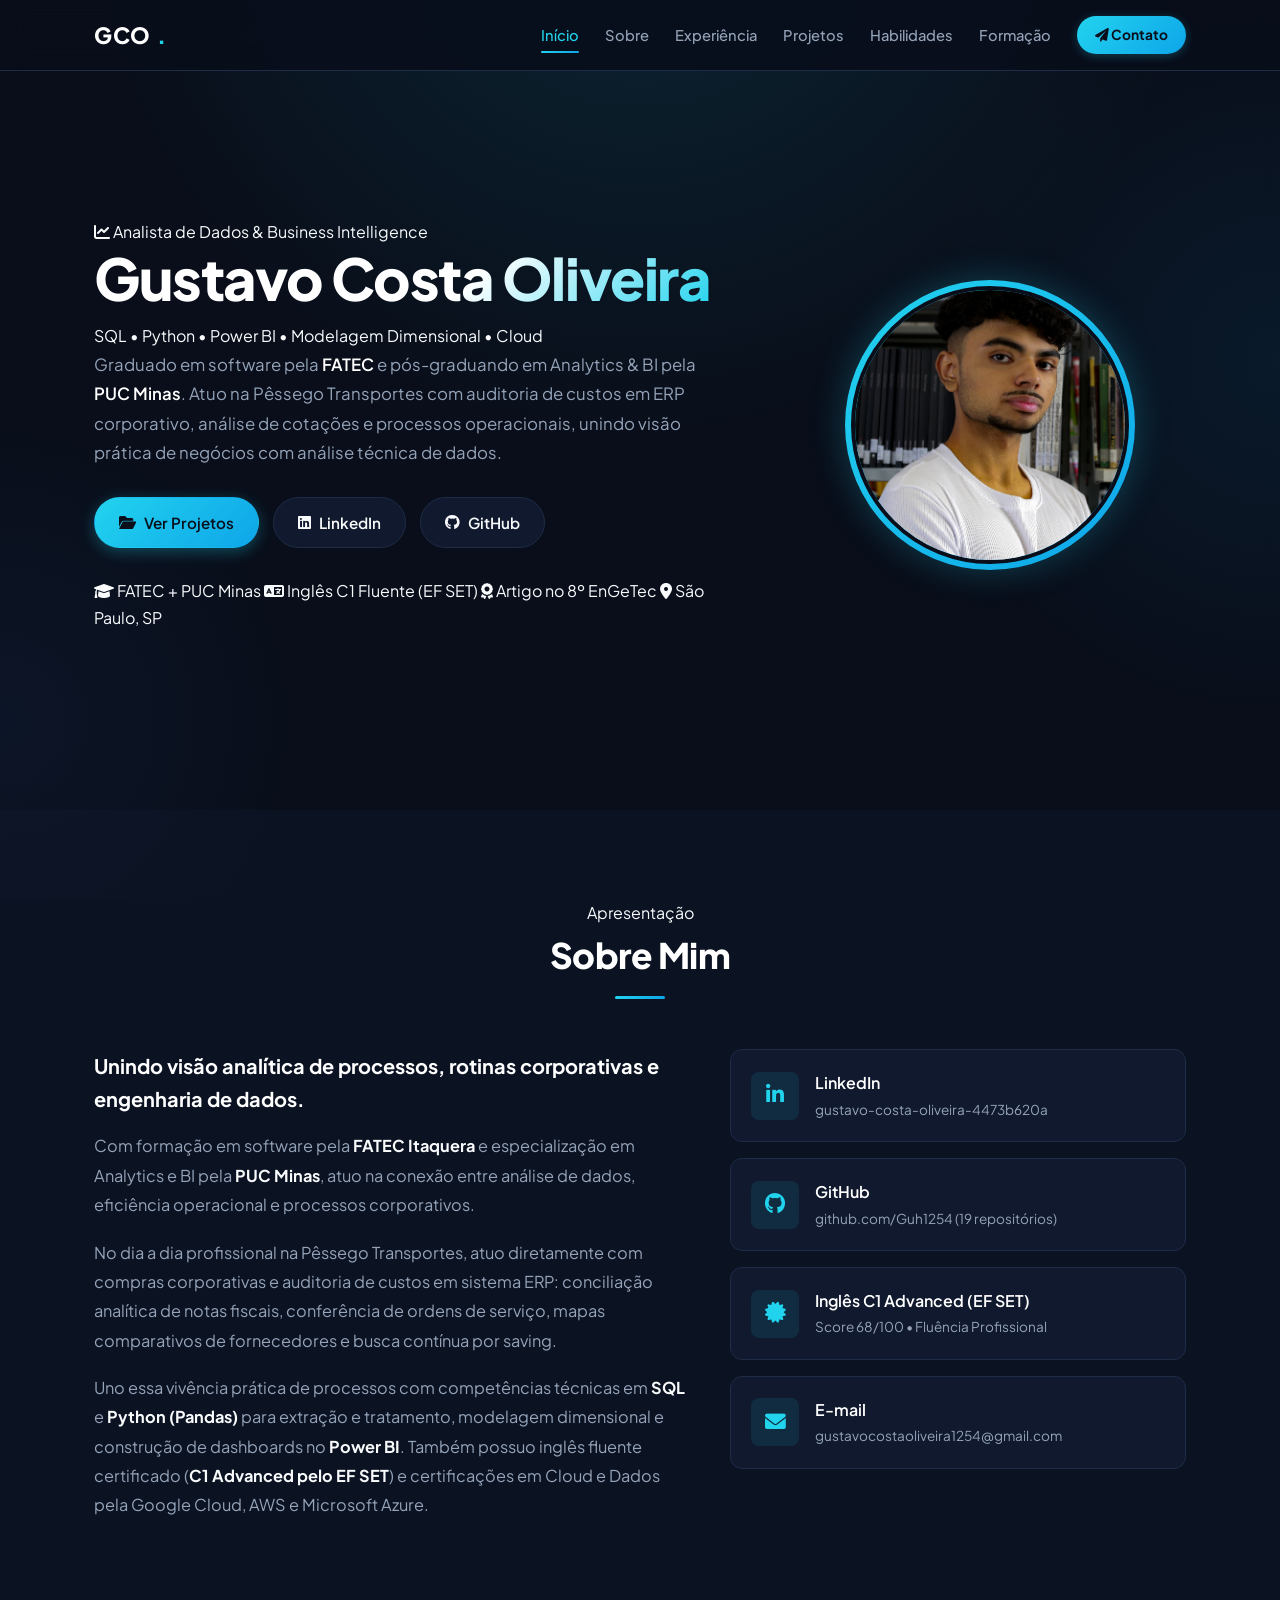
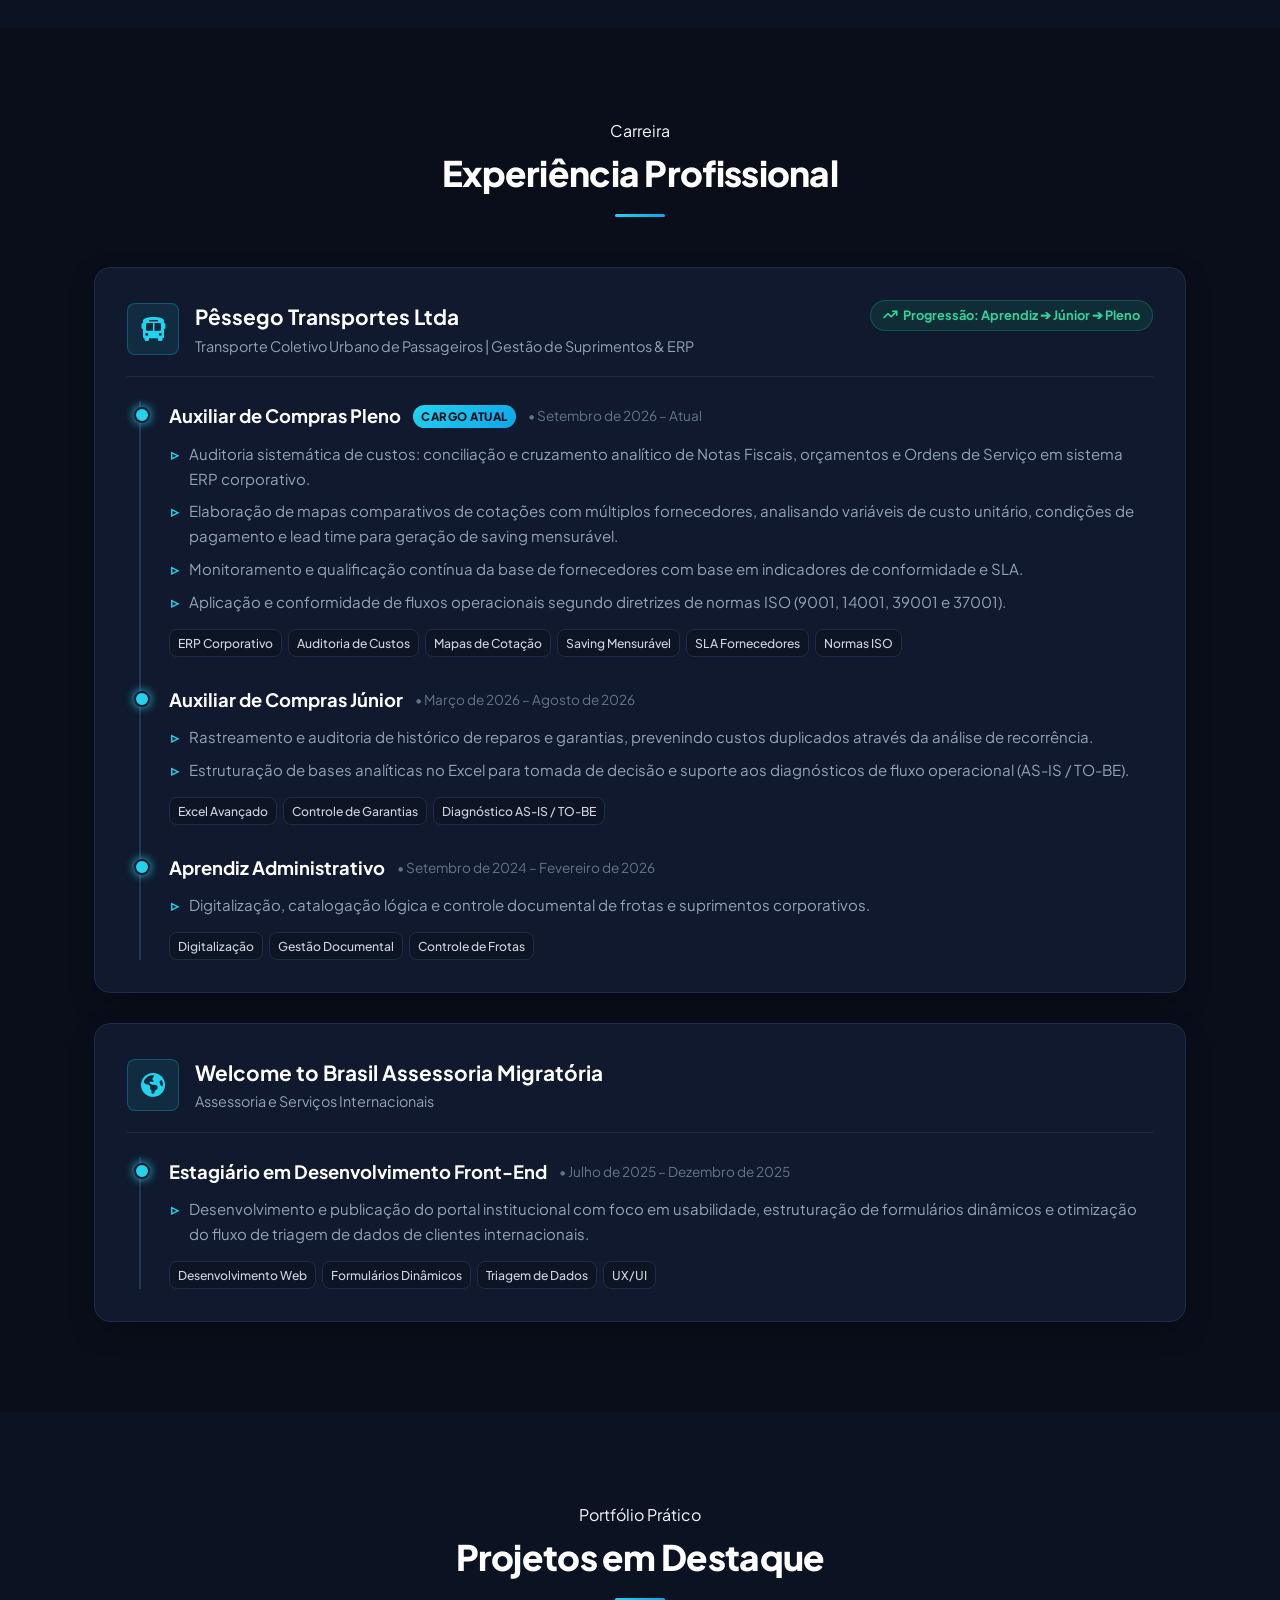
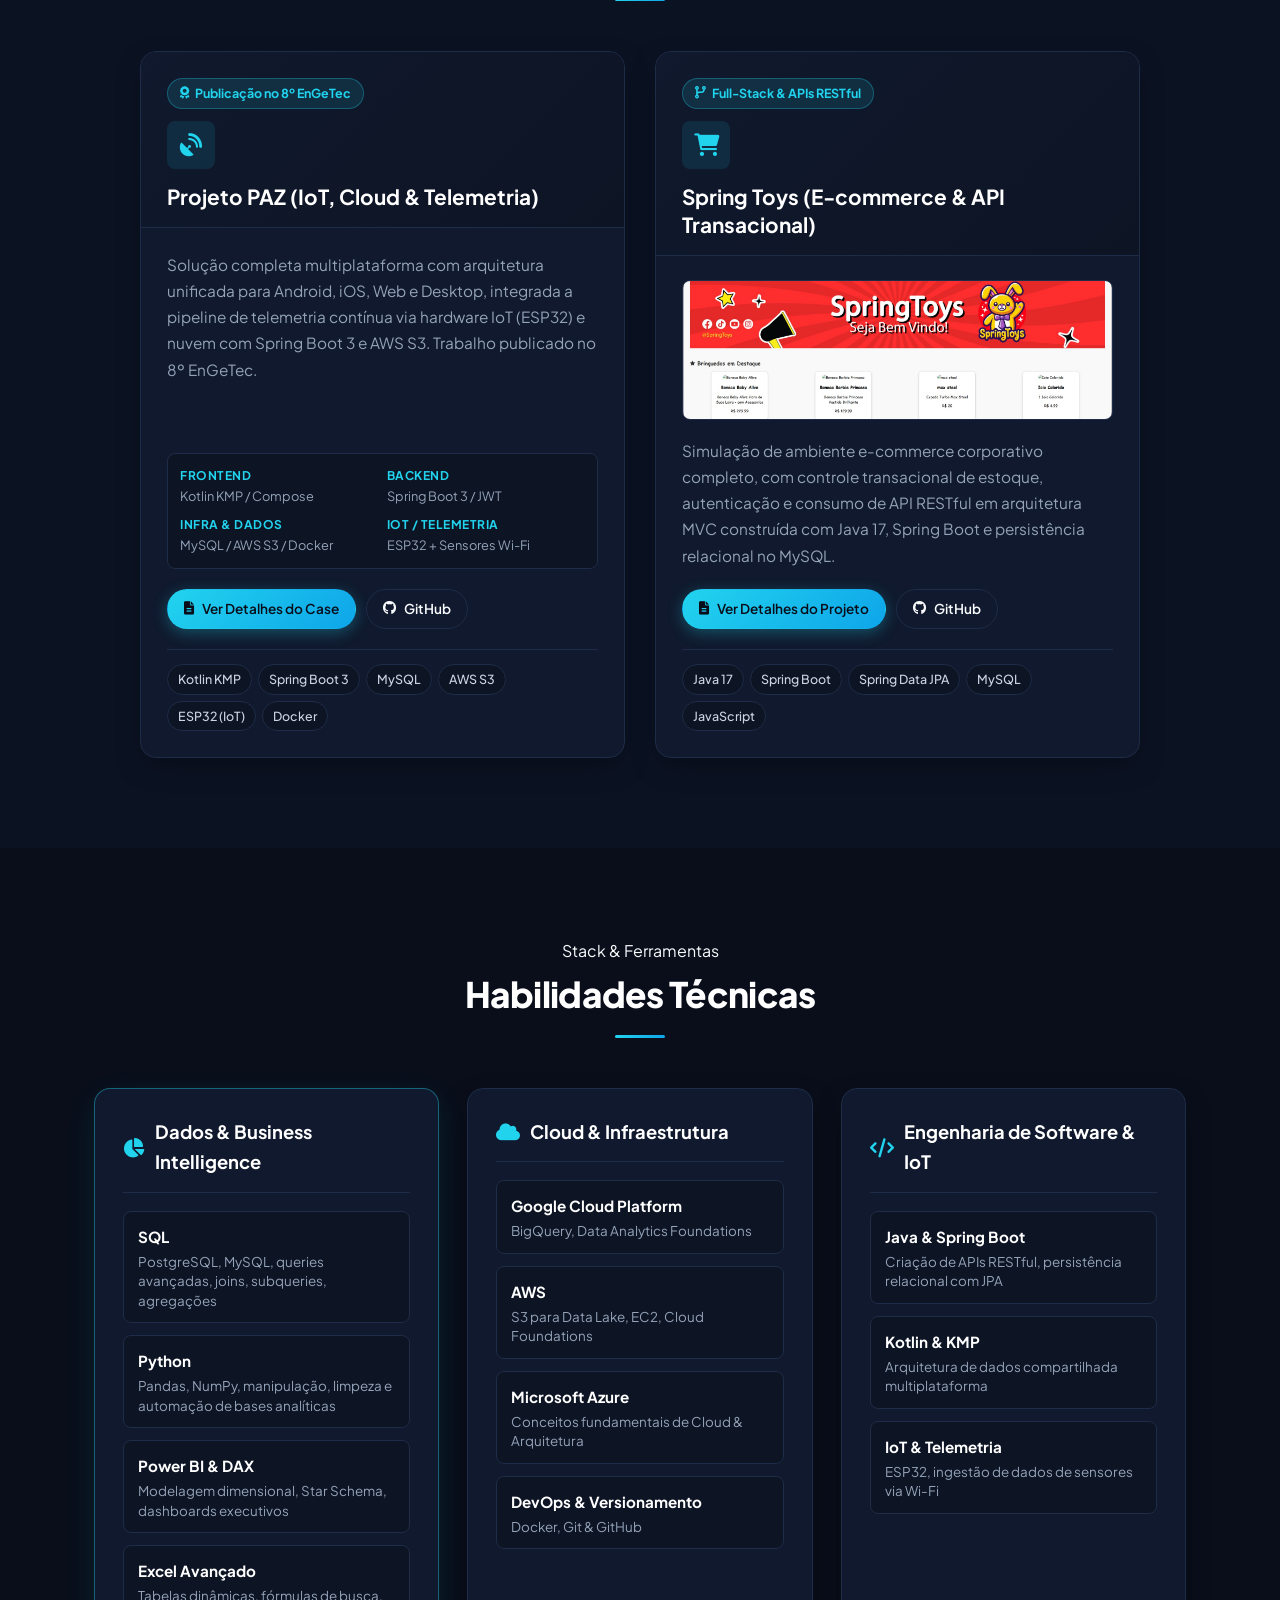
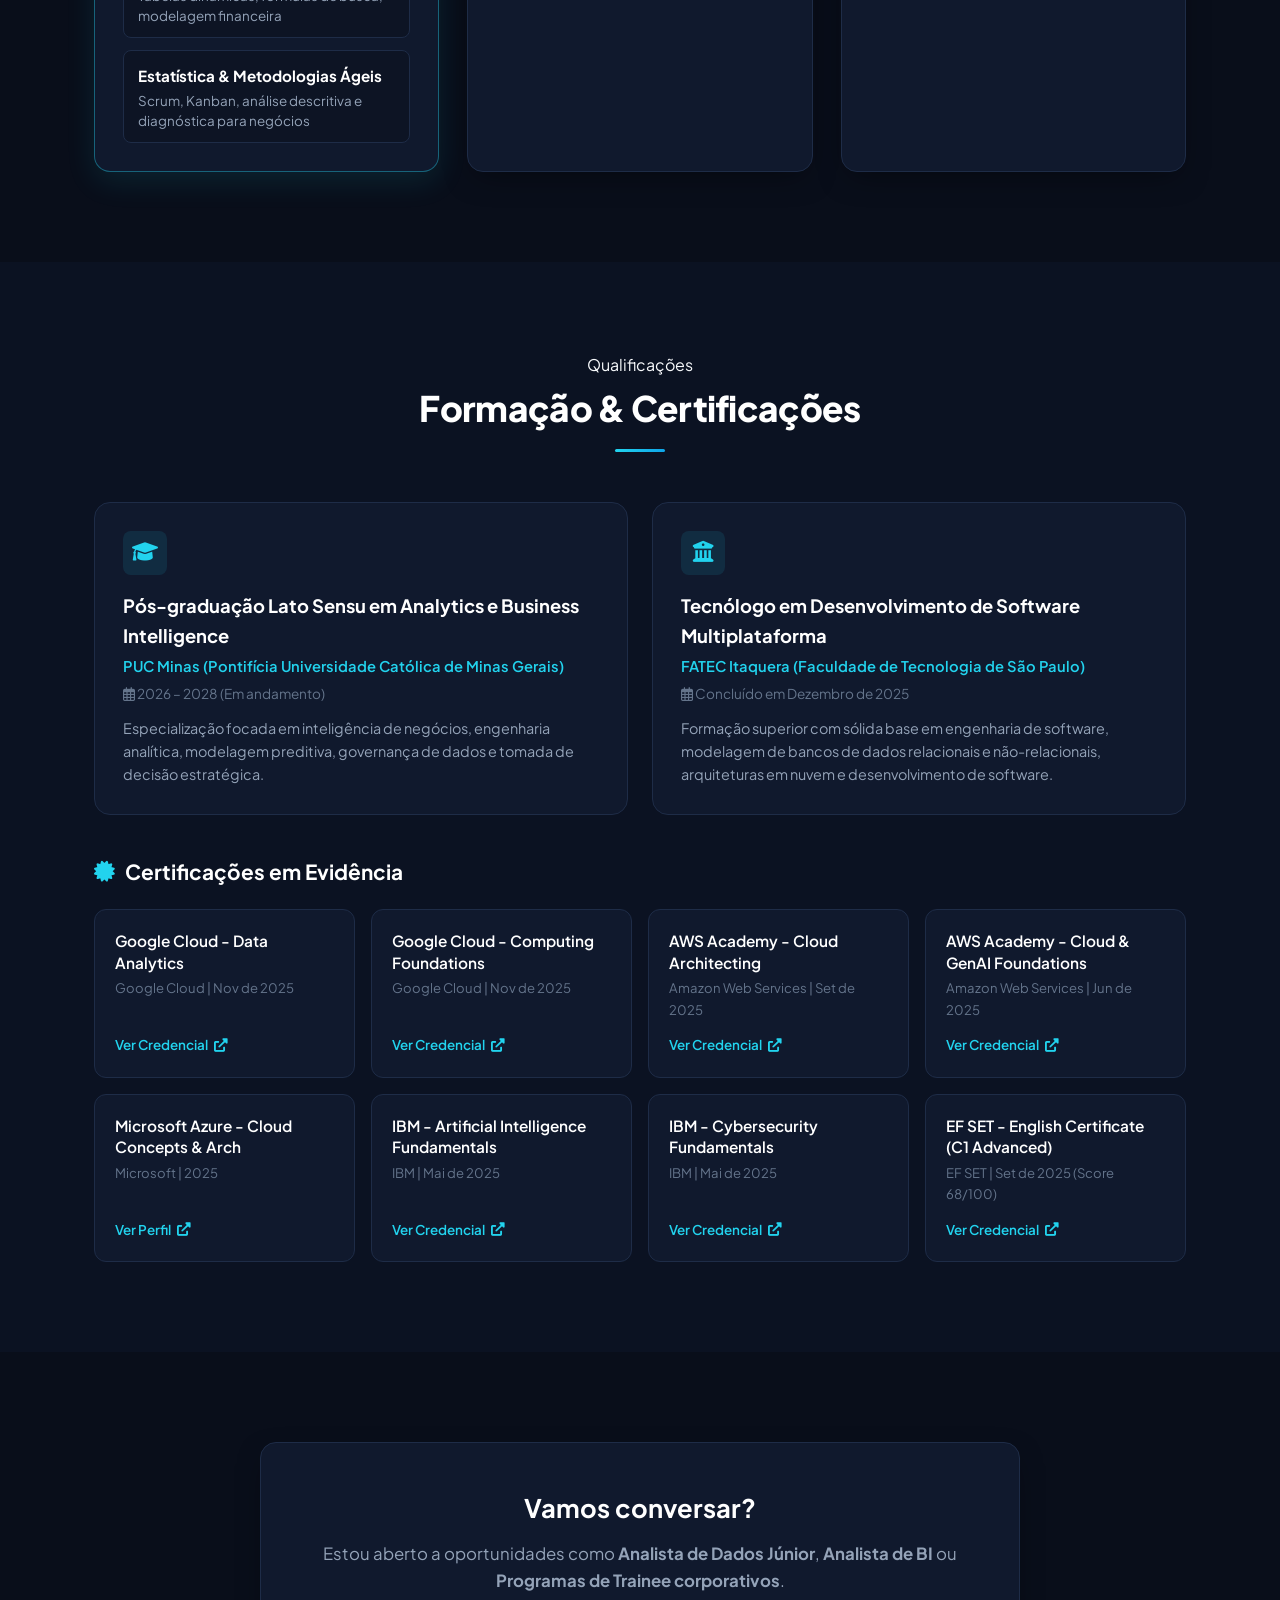
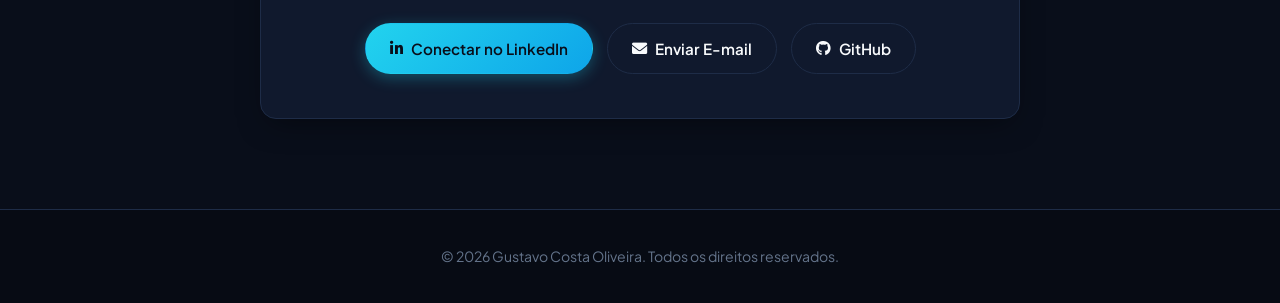
==== commit 5ad3f169: "feat: reformulacao profissional para Analista de Dados e BI - Reposicionamento para Analista de Dado" ====
--- a/index.html
+++ b/index.html
@@ -3,19 +3,28 @@
 <head>
     <meta charset="UTF-8">
     <meta name="viewport" content="width=device-width, initial-scale=1.0">
-    <title>Gustavo Costa Oliveira - Desenvolvedor de Software Júnior</title>
+    <title>Gustavo Costa Oliveira | Analista de Dados &amp; BI</title>
     
+    <meta name="description" content="Portfólio de Gustavo Costa Oliveira. Analista de Dados &amp; BI com experiência corporativa em auditoria de custos em ERP e formação técnica em software. SQL, Python, Power BI e Cloud.">
+    <meta name="keywords" content="Gustavo Costa Oliveira, Analista de Dados, Business Intelligence, BI, SQL, Python, Power BI, DAX, Modelagem de Dados, ERP, FATEC, PUC Minas">
+    <meta name="author" content="Gustavo Costa Oliveira">
+
+    <!-- Open Graph -->
+    <meta property="og:type" content="website">
+    <meta property="og:title" content="Gustavo Costa Oliveira | Analista de Dados &amp; BI">
+    <meta property="og:description" content="Portfólio profissional de Análise de Dados e Business Intelligence: SQL, Python, Power BI e processos corporativos.">
+    <meta property="og:image" content="img/perfil.png">
+
     <link rel="icon" type="image/x-icon" href="favicon.ico">
-
     <link rel="stylesheet" href="styles.css">
     <link href="https://cdnjs.cloudflare.com/ajax/libs/font-awesome/6.0.0/css/all.min.css" rel="stylesheet">
-    <link href="https://fonts.googleapis.com/css2?family=Poppins:wght@300;400;500;600;700&display=swap" rel="stylesheet">
 </head>
 <body>
+    <!-- Navbar -->
     <nav class="navbar">
         <div class="nav-container">
             <div class="nav-logo">
-                <a href="#home">GCO</a>
+                <a href="#home">GCO<span>.</span></a>
             </div>
             <div class="nav-menu" id="nav-menu">
                 <a href="#home" class="nav-link">Início</a>
@@ -23,10 +32,10 @@
                 <a href="#experience" class="nav-link">Experiência</a>
                 <a href="#projects" class="nav-link">Projetos</a>
                 <a href="#skills" class="nav-link">Habilidades</a>
-                <a href="#certifications" class="nav-link">Certificações</a>
-                <a href="#contact" class="nav-link">Contato</a>
-            </div>
-            <div class="hamburger" id="hamburger">
+                <a href="#education" class="nav-link">Formação</a>
+                <a href="#contact" class="nav-link nav-cta-btn"><i class="fas fa-paper-plane"></i> Contato</a>
+            </div>
+            <div class="hamburger" id="hamburger" aria-label="Abrir menu">
                 <span class="bar"></span>
                 <span class="bar"></span>
                 <span class="bar"></span>
@@ -34,109 +43,225 @@
         </div>
     </nav>
 
+    <!-- Hero Section -->
     <section id="home" class="hero">
         <div class="hero-container">
             <div class="hero-text">
+                <div class="hero-tagline">
+                    <i class="fas fa-chart-line"></i> Analista de Dados &amp; Business Intelligence
+                </div>
+                
                 <h1 class="hero-title">
                     Gustavo <span class="gradient-text">Costa Oliveira</span>
                 </h1>
-                <h2 class="hero-subtitle">
-                    Desenvolvedor de Software Júnior | Java, Kotlin & Cloud
-                </h2>
+                
+                <p class="hero-subtitle">
+                    SQL • Python • Power BI • Modelagem Dimensional • Cloud
+                </p>
+                
                 <p class="hero-description">
-                    Graduado em Desenvolvimento de Software Multiplataforma. Especialista em criar soluções escaláveis com arquiteturas modernas (Kotlin Multiplatform & Spring Boot).
+                    Graduado em software pela <strong>FATEC</strong> e pós-graduando em Analytics &amp; BI pela <strong>PUC Minas</strong>. Atuo na Pêssego Transportes com auditoria de custos em ERP corporativo, análise de cotações e processos operacionais, unindo visão prática de negócios com análise técnica de dados.
                 </p>
-                <div class="hero-socials">
-                    <a href="https://www.linkedin.com/in/gustavo-costa-oliveira-4473b620a/" target="_blank" class="social-icon" aria-label="Acesse meu perfil no LinkedIn">
-                        <i class="fab fa-linkedin"></i>
-                    </a>
-                    <a href="https://github.com/Guh1254" target="_blank" class="social-icon" aria-label="Acesse meu perfil no GitHub">
-                        <i class="fab fa-github"></i>
-                    </a>
-                </div>
+                
                 <div class="hero-buttons">
-                    <a href="#projects" class="btn btn-primary">Ver Projetos</a>
-                    <a href="#contact" class="btn btn-secondary">Conecte-se</a>
-                </div>
-            </div>
+                    <a href="#projects" class="btn btn-primary">
+                        <i class="fas fa-folder-open"></i> Ver Projetos
+                    </a>
+                    <a href="https://www.linkedin.com/in/gustavo-costa-oliveira-4473b620a/" target="_blank" class="btn btn-secondary">
+                        <i class="fab fa-linkedin"></i> LinkedIn
+                    </a>
+                    <a href="https://github.com/Guh1254" target="_blank" class="btn btn-secondary">
+                        <i class="fab fa-github"></i> GitHub
+                    </a>
+                </div>
+
+                <div class="hero-highlights">
+                    <span class="highlight-chip"><i class="fas fa-graduation-cap"></i> FATEC + PUC Minas</span>
+                    <span class="highlight-chip"><i class="fas fa-language"></i> Inglês C1 Fluente (EF SET)</span>
+                    <span class="highlight-chip"><i class="fas fa-award"></i> Artigo no 8º EnGeTec</span>
+                    <span class="highlight-chip"><i class="fas fa-map-marker-alt"></i> São Paulo, SP</span>
+                </div>
+            </div>
+
             <div class="hero-image-wrapper">
                 <div class="hero-image-ring">
-                    <img src="img/perfil.png" alt="Gustavo Costa Oliveira" class="profile-img">
+                    <img src="img/perfil.png" alt="Foto de Gustavo Costa Oliveira" class="profile-avatar">
                 </div>
             </div>
         </div>
     </section>
 
-    <section id="about" class="about">
+    <!-- About Section -->
+    <section id="about">
         <div class="container">
-            <h2 class="section-title">Sobre Mim</h2>
-            <div class="about-content">
+            <div class="section-header">
+                <span class="section-tag">Apresentação</span>
+                <h2 class="section-title">Sobre Mim</h2>
+            </div>
+            
+            <div class="about-grid">
                 <div class="about-text">
-                    <h3>Desenvolvedor Full-Stack focado em arquiteturas Multiplataforma e Cloud.</h3>
+                    <h3>Unindo visão analítica de processos, rotinas corporativas e engenharia de dados.</h3>
                     <p>
-                        Graduado em <strong>Desenvolvimento de Software Multiplataforma</strong> na 
-                        <strong>Fatec Itaquera</strong> (Concluído em 12/2025). Minha jornada evoluiu para a construção de ecossistemas complexos, unindo interfaces nativas (Android/iOS) a back-ends robustos em Java e Spring Boot.
+                        Com formação em software pela <strong>FATEC Itaquera</strong> e especialização em Analytics e BI pela <strong>PUC Minas</strong>, atuo na conexão entre análise de dados, eficiência operacional e processos corporativos.
                     </p>
                     <p>
-                        Com experiência prática em projetos como o <strong>Projeto Paz (Kotlin Multiplatform)</strong> e atuação profissional na modernização de portais corporativos, busco oportunidades para aplicar conhecimentos em Nuvem (AWS/Azure) e desenvolvimento escalável.
+                        No dia a dia profissional na Pêssego Transportes, atuo diretamente com compras corporativas e auditoria de custos em sistema ERP: conciliação analítica de notas fiscais, conferência de ordens de serviço, mapas comparativos de fornecedores e busca contínua por saving.
                     </p>
-                    <div class="about-info">
-                         <div class="info-item">
-                            <i class="fas fa-language"></i>
-                            <span>Português (Nativo), Inglês (C1 Advanced)</span>
-                        </div>
-                        <div class="info-item">
-                            <i class="fas fa-map-marker-alt"></i>
-                            <span>São Paulo, SP, Brasil</span>
-                        </div>
-                        <div class="info-item">
-                            <i class="fas fa-envelope"></i>
-                            <span>gustavocostaoliveira1254@gmail.com</span>
-                        </div>
-                    </div>
-                </div>
-                <div class="about-links">
-                    <a href="https://www.linkedin.com/in/gustavo-costa-oliveira-4473b620a/" target="_blank" class="link-card">
-                        <i class="fab fa-linkedin"></i>
-                        <span>LinkedIn</span>
-                    </a>
-                    <a href="https://github.com/Guh1254" target="_blank" class="link-card">
-                        <i class="fab fa-github"></i>
-                        <span>GitHub</span>
+                    <p>
+                        Uno essa vivência prática de processos com competências técnicas em <strong>SQL</strong> e <strong>Python (Pandas)</strong> para extração e tratamento, modelagem dimensional e construção de dashboards no <strong>Power BI</strong>. Também possuo inglês fluente certificado (<strong>C1 Advanced pelo EF SET</strong>) e certificações em Cloud e Dados pela Google Cloud, AWS e Microsoft Azure.
+                    </p>
+                </div>
+
+                <div class="about-cards">
+                    <a href="https://www.linkedin.com/in/gustavo-costa-oliveira-4473b620a/" target="_blank" class="about-card" style="text-decoration: none;">
+                        <div class="about-card-icon"><i class="fab fa-linkedin-in"></i></div>
+                        <div class="about-card-content">
+                            <h4>LinkedIn</h4>
+                            <p>gustavo-costa-oliveira-4473b620a</p>
+                        </div>
+                    </a>
+
+                    <a href="https://github.com/Guh1254" target="_blank" class="about-card" style="text-decoration: none;">
+                        <div class="about-card-icon"><i class="fab fa-github"></i></div>
+                        <div class="about-card-content">
+                            <h4>GitHub</h4>
+                            <p>github.com/Guh1254 (19 repositórios)</p>
+                        </div>
+                    </a>
+
+                    <a href="https://cert.efset.org/en/5buHbD" target="_blank" class="about-card" style="text-decoration: none;">
+                        <div class="about-card-icon"><i class="fas fa-certificate"></i></div>
+                        <div class="about-card-content">
+                            <h4>Inglês C1 Advanced (EF SET)</h4>
+                            <p>Score 68/100 • Fluência Profissional</p>
+                        </div>
+                    </a>
+
+                    <a href="mailto:gustavocostaoliveira1254@gmail.com" class="about-card" style="text-decoration: none;">
+                        <div class="about-card-icon"><i class="fas fa-envelope"></i></div>
+                        <div class="about-card-content">
+                            <h4>E-mail</h4>
+                            <p>gustavocostaoliveira1254@gmail.com</p>
+                        </div>
                     </a>
                 </div>
             </div>
         </div>
     </section>
 
-    <section id="experience" class="experience">
+    <!-- Experience Section -->
+    <section id="experience">
         <div class="container">
-            <h2 class="section-title">Experiência Profissional</h2>
-            <div class="experience-grid">
+            <div class="section-header">
+                <span class="section-tag">Carreira</span>
+                <h2 class="section-title">Experiência Profissional</h2>
+            </div>
+
+            <div class="experience-list">
                 
-                <div class="experience-card">
-                    <div class="exp-header">
-                        <div class="exp-icon"><i class="fas fa-code"></i></div>
-                        <div>
-                            <h3>Desenvolvedor Front-End (Estágio)</h3>
-                            <p class="exp-company">Welcome2Brazil Assessoria Ltda | Jul 2025 - Dez 2025</p>
-                        </div>
-                    </div>
-                    <div class="exp-content">
-                        <p>Responsável pelo desenvolvimento e entrega do novo portal institucional da empresa. Modernizei a comunicação digital implementando mapas interativos com <strong>Leaflet.js</strong> e otimizando a performance web com HTML5 e CSS3 semântico.</p>
-                    </div>
-                </div>
-
-                <div class="experience-card">
-                    <div class="exp-header">
-                        <div class="exp-icon"><i class="fas fa-briefcase"></i></div>
-                        <div>
-                            <h3>Jovem Aprendiz Administrativo</h3>
-                            <p class="exp-company">Pêssego Transportes Ltda | Set 2024 - Atual</p>
-                        </div>
-                    </div>
-                    <div class="exp-content">
-                        <p>Atuação na digitalização de processos e gestão documental, desenvolvendo habilidades de organização, comunicação corporativa e resolução ágil de problemas em equipe.</p>
+                <!-- Pêssego Transportes Ltda -->
+                <div class="experience-block">
+                    <div class="company-header">
+                        <div class="company-title-wrap">
+                            <div class="company-icon"><i class="fas fa-bus"></i></div>
+                            <div>
+                                <h3 class="company-name">Pêssego Transportes Ltda</h3>
+                                <p class="company-segment">Transporte Coletivo Urbano de Passageiros | Gestão de Suprimentos &amp; ERP</p>
+                            </div>
+                        </div>
+                        <span class="progression-badge">
+                            <i class="fas fa-arrow-trend-up"></i> Progressão: Aprendiz ➔ Júnior ➔ Pleno
+                        </span>
+                    </div>
+
+                    <div class="roles-timeline">
+                        <!-- Cargo 1 -->
+                        <div class="role-step">
+                            <div class="role-header">
+                                <span class="role-title">Auxiliar de Compras Pleno</span>
+                                <span class="role-current-tag">Cargo Atual</span>
+                                <span class="role-period">• Setembro de 2026 – Atual</span>
+                            </div>
+                            <ul class="role-bullets">
+                                <li>Auditoria sistemática de custos: conciliação e cruzamento analítico de Notas Fiscais, orçamentos e Ordens de Serviço em sistema ERP corporativo.</li>
+                                <li>Elaboração de mapas comparativos de cotações com múltiplos fornecedores, analisando variáveis de custo unitário, condições de pagamento e lead time para geração de saving mensurável.</li>
+                                <li>Monitoramento e qualificação contínua da base de fornecedores com base em indicadores de conformidade e SLA.</li>
+                                <li>Aplicação e conformidade de fluxos operacionais segundo diretrizes de normas ISO (9001, 14001, 39001 e 37001).</li>
+                            </ul>
+                            <div class="role-tags">
+                                <span class="role-tag">ERP Corporativo</span>
+                                <span class="role-tag">Auditoria de Custos</span>
+                                <span class="role-tag">Mapas de Cotação</span>
+                                <span class="role-tag">Saving Mensurável</span>
+                                <span class="role-tag">SLA Fornecedores</span>
+                                <span class="role-tag">Normas ISO</span>
+                            </div>
+                        </div>
+
+                        <!-- Cargo 2 -->
+                        <div class="role-step">
+                            <div class="role-header">
+                                <span class="role-title">Auxiliar de Compras Júnior</span>
+                                <span class="role-period">• Março de 2026 – Agosto de 2026</span>
+                            </div>
+                            <ul class="role-bullets">
+                                <li>Rastreamento e auditoria de histórico de reparos e garantias, prevenindo custos duplicados através da análise de recorrência.</li>
+                                <li>Estruturação de bases analíticas no Excel para tomada de decisão e suporte aos diagnósticos de fluxo operacional (AS-IS / TO-BE).</li>
+                            </ul>
+                            <div class="role-tags">
+                                <span class="role-tag">Excel Avançado</span>
+                                <span class="role-tag">Controle de Garantias</span>
+                                <span class="role-tag">Diagnóstico AS-IS / TO-BE</span>
+                            </div>
+                        </div>
+
+                        <!-- Cargo 3 -->
+                        <div class="role-step">
+                            <div class="role-header">
+                                <span class="role-title">Aprendiz Administrativo</span>
+                                <span class="role-period">• Setembro de 2024 – Fevereiro de 2026</span>
+                            </div>
+                            <ul class="role-bullets">
+                                <li>Digitalização, catalogação lógica e controle documental de frotas e suprimentos corporativos.</li>
+                            </ul>
+                            <div class="role-tags">
+                                <span class="role-tag">Digitalização</span>
+                                <span class="role-tag">Gestão Documental</span>
+                                <span class="role-tag">Controle de Frotas</span>
+                            </div>
+                        </div>
+                    </div>
+                </div>
+
+                <!-- Welcome to Brasil Assessoria Migratória -->
+                <div class="experience-block">
+                    <div class="company-header">
+                        <div class="company-title-wrap">
+                            <div class="company-icon"><i class="fas fa-globe-americas"></i></div>
+                            <div>
+                                <h3 class="company-name">Welcome to Brasil Assessoria Migratória</h3>
+                                <p class="company-segment">Assessoria e Serviços Internacionais</p>
+                            </div>
+                        </div>
+                    </div>
+
+                    <div class="roles-timeline">
+                        <div class="role-step">
+                            <div class="role-header">
+                                <span class="role-title">Estagiário em Desenvolvimento Front-End</span>
+                                <span class="role-period">• Julho de 2025 – Dezembro de 2025</span>
+                            </div>
+                            <ul class="role-bullets">
+                                <li>Desenvolvimento e publicação do portal institucional com foco em usabilidade, estruturação de formulários dinâmicos e otimização do fluxo de triagem de dados de clientes internacionais.</li>
+                            </ul>
+                            <div class="role-tags">
+                                <span class="role-tag">Desenvolvimento Web</span>
+                                <span class="role-tag">Formulários Dinâmicos</span>
+                                <span class="role-tag">Triagem de Dados</span>
+                                <span class="role-tag">UX/UI</span>
+                            </div>
+                        </div>
                     </div>
                 </div>
 
@@ -144,257 +269,344 @@
         </div>
     </section>
 
-    <section id="projects" class="projects">
+    <!-- Projects Section (Apenas os 2 Projetos Reais) -->
+    <section id="projects">
         <div class="container">
-            <h2 class="section-title">Projetos em Destaque</h2>
+            <div class="section-header">
+                <span class="section-tag">Portfólio Prático</span>
+                <h2 class="section-title">Projetos em Destaque</h2>
+            </div>
+
             <div class="projects-grid">
                 
-                <a href="projeto-paz.html" class="project-card featured" data-semester="6">
-                    <div class="project-header">
-                        <div class="featured-badge">Arquitetura KMP</div>
-                        <div class="project-icon"><i class="fas fa-project-diagram"></i></div>
-                        <h3>Projeto Paz 2.0 (Sistema KMP)</h3>
-                        <span class="semester-badge">6º Semestre</span>
-                    </div>
-                    <div class="project-content">
-                        <p><strong>Conclusão de Curso:</strong> Evolução arquitetural para Kotlin Multiplatform. Código compartilhado entre Android, iOS, Web e Desktop com Backend Spring Boot e IoT.</p>
+                <!-- Projeto 1: Projeto PAZ -->
+                <div class="project-card">
+                    <div class="project-card-header">
+                        <span class="project-tag"><i class="fas fa-award"></i> Publicação no 8º EnGeTec</span>
+                        <div class="project-icon-box"><i class="fas fa-satellite-dish"></i></div>
+                        <h3>Projeto PAZ (IoT, Cloud &amp; Telemetria)</h3>
+                    </div>
+                    <div class="project-card-body">
+                        <p>
+                            Solução completa multiplataforma com arquitetura unificada para Android, iOS, Web e Desktop, integrada a pipeline de telemetria contínua via hardware IoT (ESP32) e nuvem com Spring Boot 3 e AWS S3. Trabalho publicado no 8º EnGeTec.
+                        </p>
+                        
+                        <!-- Mini Arquitetura -->
+                        <div class="arch-mini-grid">
+                            <div class="arch-item">
+                                <strong>Frontend</strong>
+                                <span>Kotlin KMP / Compose</span>
+                            </div>
+                            <div class="arch-item">
+                                <strong>Backend</strong>
+                                <span>Spring Boot 3 / JWT</span>
+                            </div>
+                            <div class="arch-item">
+                                <strong>Infra &amp; Dados</strong>
+                                <span>MySQL / AWS S3 / Docker</span>
+                            </div>
+                            <div class="arch-item">
+                                <strong>IoT / Telemetria</strong>
+                                <span>ESP32 + Sensores Wi-Fi</span>
+                            </div>
+                        </div>
+
+                        <div class="project-actions">
+                            <a href="projeto-paz.html" class="btn btn-sm btn-primary">
+                                <i class="fas fa-file-alt"></i> Ver Detalhes do Case
+                            </a>
+                            <a href="https://github.com/SpringDevsFatec/ProjetoPaz_KotlinMultiplatforma" target="_blank" class="btn btn-sm btn-secondary">
+                                <i class="fab fa-github"></i> GitHub
+                            </a>
+                        </div>
+
+                        <div class="project-tech-pills">
+                            <span class="tech-pill">Kotlin KMP</span>
+                            <span class="tech-pill">Spring Boot 3</span>
+                            <span class="tech-pill">MySQL</span>
+                            <span class="tech-pill">AWS S3</span>
+                            <span class="tech-pill">ESP32 (IoT)</span>
+                            <span class="tech-pill">Docker</span>
+                        </div>
+                    </div>
+                </div>
+
+                <!-- Projeto 2: Spring Toys -->
+                <div class="project-card">
+                    <div class="project-card-header">
+                        <span class="project-tag"><i class="fas fa-code-branch"></i> Full-Stack &amp; APIs RESTful</span>
+                        <div class="project-icon-box"><i class="fas fa-shopping-cart"></i></div>
+                        <h3>Spring Toys (E-commerce &amp; API Transacional)</h3>
+                    </div>
+                    <div class="project-card-body">
+                        <!-- Screenshot preview do projeto -->
+                        <div class="project-thumbnail">
+                            <img src="img/springtoys-1.jpg" alt="Preview da interface do Spring Toys">
+                        </div>
+
+                        <p>
+                            Simulação de ambiente e-commerce corporativo completo, com controle transacional de estoque, autenticação e consumo de API RESTful em arquitetura MVC construída com Java 17, Spring Boot e persistência relacional no MySQL.
+                        </p>
                         
                         <div class="project-actions">
-                            <div class="btn btn-sm btn-primary">Ver Evolução</div>
-                        </div>
-
-                        <div class="project-tech">
-                            <span class="tech-tag">Kotlin KMP</span>
-                            <span class="tech-tag">Spring Boot</span>
-                            <span class="tech-tag">AWS S3</span>
-                            <span class="tech-tag">IoT (ESP32)</span>
-                        </div>
-                    </div>
-                </a>
-
-                <a href="projeto-paz-v1.html" class="project-card" data-semester="5">
-                    <div class="project-header">
-                        <div class="project-icon"><i class="fas fa-mobile-alt"></i></div>
-                        <h3>Projeto Paz v1 (Mobile)</h3>
-                        <span class="semester-badge">5º Semestre</span>
-                    </div>
-                    <div class="project-content">
-                        <p><strong>MVP Mobile:</strong> Primeira versão do sistema focada em dispositivos móveis, desenvolvida para validar a ideia de gestão de vendas em eventos.</p>
+                            <a href="projeto-springtoys.html" class="btn btn-sm btn-primary">
+                                <i class="fas fa-file-alt"></i> Ver Detalhes do Projeto
+                            </a>
+                            <a href="https://github.com/Guh1254/Spring-Toys" target="_blank" class="btn btn-sm btn-secondary">
+                                <i class="fab fa-github"></i> GitHub
+                            </a>
+                        </div>
+
+                        <div class="project-tech-pills">
+                            <span class="tech-pill">Java 17</span>
+                            <span class="tech-pill">Spring Boot</span>
+                            <span class="tech-pill">Spring Data JPA</span>
+                            <span class="tech-pill">MySQL</span>
+                            <span class="tech-pill">JavaScript</span>
+                        </div>
+                    </div>
+                </div>
+
+            </div>
+        </div>
+    </section>
+
+    <!-- Skills Section -->
+    <section id="skills">
+        <div class="container">
+            <div class="section-header">
+                <span class="section-tag">Stack &amp; Ferramentas</span>
+                <h2 class="section-title">Habilidades Técnicas</h2>
+            </div>
+
+            <div class="skills-grid">
+                
+                <!-- Categoria 1: Dados & Business Intelligence -->
+                <div class="skill-category-card highlight">
+                    <h3 class="category-title">
+                        <i class="fas fa-chart-pie"></i> Dados &amp; Business Intelligence
+                    </h3>
+                    <div class="skills-list">
+                        <div class="skill-row">
+                            <strong>SQL</strong>
+                            <span>PostgreSQL, MySQL, queries avançadas, joins, subqueries, agregações</span>
+                        </div>
+                        <div class="skill-row">
+                            <strong>Python</strong>
+                            <span>Pandas, NumPy, manipulação, limpeza e automação de bases analíticas</span>
+                        </div>
+                        <div class="skill-row">
+                            <strong>Power BI &amp; DAX</strong>
+                            <span>Modelagem dimensional, Star Schema, dashboards executivos</span>
+                        </div>
+                        <div class="skill-row">
+                            <strong>Excel Avançado</strong>
+                            <span>Tabelas dinâmicas, fórmulas de busca, modelagem financeira</span>
+                        </div>
+                        <div class="skill-row">
+                            <strong>Estatística &amp; Metodologias Ágeis</strong>
+                            <span>Scrum, Kanban, análise descritiva e diagnóstica para negócios</span>
+                        </div>
+                    </div>
+                </div>
+
+                <!-- Categoria 2: Cloud Computing & Infraestrutura -->
+                <div class="skill-category-card">
+                    <h3 class="category-title">
+                        <i class="fas fa-cloud"></i> Cloud &amp; Infraestrutura
+                    </h3>
+                    <div class="skills-list">
+                        <div class="skill-row">
+                            <strong>Google Cloud Platform</strong>
+                            <span>BigQuery, Data Analytics Foundations</span>
+                        </div>
+                        <div class="skill-row">
+                            <strong>AWS</strong>
+                            <span>S3 para Data Lake, EC2, Cloud Foundations</span>
+                        </div>
+                        <div class="skill-row">
+                            <strong>Microsoft Azure</strong>
+                            <span>Conceitos fundamentais de Cloud &amp; Arquitetura</span>
+                        </div>
+                        <div class="skill-row">
+                            <strong>DevOps &amp; Versionamento</strong>
+                            <span>Docker, Git &amp; GitHub</span>
+                        </div>
+                    </div>
+                </div>
+
+                <!-- Categoria 3: Engenharia de Software -->
+                <div class="skill-category-card">
+                    <h3 class="category-title">
+                        <i class="fas fa-code"></i> Engenharia de Software &amp; IoT
+                    </h3>
+                    <div class="skills-list">
+                        <div class="skill-row">
+                            <strong>Java &amp; Spring Boot</strong>
+                            <span>Criação de APIs RESTful, persistência relacional com JPA</span>
+                        </div>
+                        <div class="skill-row">
+                            <strong>Kotlin &amp; KMP</strong>
+                            <span>Arquitetura de dados compartilhada multiplataforma</span>
+                        </div>
+                        <div class="skill-row">
+                            <strong>IoT &amp; Telemetria</strong>
+                            <span>ESP32, ingestão de dados de sensores via Wi-Fi</span>
+                        </div>
+                    </div>
+                </div>
+
+            </div>
+        </div>
+    </section>
+
+    <!-- Education Section -->
+    <section id="education">
+        <div class="container">
+            <div class="section-header">
+                <span class="section-tag">Qualificações</span>
+                <h2 class="section-title">Formação &amp; Certificações</h2>
+            </div>
+
+            <div class="edu-cert-container">
+                <div class="education-grid">
+                    <div class="edu-card">
+                        <div class="edu-icon-badge"><i class="fas fa-graduation-cap"></i></div>
+                        <h4>Pós-graduação Lato Sensu em Analytics e Business Intelligence</h4>
+                        <p class="institution">PUC Minas (Pontifícia Universidade Católica de Minas Gerais)</p>
+                        <p class="period"><i class="far fa-calendar-alt"></i> 2026 – 2028 (Em andamento)</p>
+                        <p>Especialização focada em inteligência de negócios, engenharia analítica, modelagem preditiva, governança de dados e tomada de decisão estratégica.</p>
+                    </div>
+
+                    <div class="edu-card">
+                        <div class="edu-icon-badge"><i class="fas fa-university"></i></div>
+                        <h4>Tecnólogo em Desenvolvimento de Software Multiplataforma</h4>
+                        <p class="institution">FATEC Itaquera (Faculdade de Tecnologia de São Paulo)</p>
+                        <p class="period"><i class="far fa-calendar-alt"></i> Concluído em Dezembro de 2025</p>
+                        <p>Formação superior com sólida base em engenharia de software, modelagem de bancos de dados relacionais e não-relacionais, arquiteturas em nuvem e desenvolvimento de software.</p>
+                    </div>
+                </div>
+
+                <div>
+                    <h3 class="certifications-section-title">
+                        <i class="fas fa-certificate"></i> Certificações em Evidência
+                    </h3>
+
+                    <div class="certifications-grid">
                         
-                        <div class="project-actions">
-                            <div class="btn btn-sm btn-primary">Ver Projeto</div>
-                        </div>
-
-                        <div class="project-tech">
-                            <span class="tech-tag">React Native</span>
-                            <span class="tech-tag">PHP</span>
-                            <span class="tech-tag">MySQL</span>
-                            <span class="tech-tag">API Rest</span>
-                        </div>
-                    </div>
-                </a>
-
-                <a href="projeto-maratonaplus.html" class="project-card" data-semester="4">
-                    <div class="project-header">
-                        <div class="project-icon"><i class="fas fa-running"></i></div>
-                        <h3>Maratona+</h3>
-                        <span class="semester-badge">4º Semestre</span>
-                    </div>
-                    <div class="project-content">
-                        <p><strong>App Android Nativo:</strong> Aplicativo para gestão de corridas, com cronômetro em tempo real e histórico de atletas.</p>
-                        
-                        <div class="project-actions">
-                            <div class="btn btn-sm btn-primary">Ver Projeto</div>
-                        </div>
-
-                        <div class="project-tech">
-                            <span class="tech-tag">Java (Android)</span>
-                            <span class="tech-tag">XML</span>
-                            <span class="tech-tag">Spring Boot</span>
-                        </div>
-                    </div>
-                </a>
-
-                <a href="projeto-springtoys.html" class="project-card" data-semester="3">
-                    <div class="project-header">
-                        <div class="project-icon"><i class="fas fa-shopping-cart"></i></div>
-                        <h3>Spring Toys</h3>
-                        <span class="semester-badge">3º Semestre</span>
-                    </div>
-                    <div class="project-content">
-                        <p><strong>E-commerce Full-Stack:</strong> Loja virtual completa com back-end em Java (Spring Boot) e painel administrativo para gestão de estoque e pedidos.</p>
-                        
-                        <div class="project-actions">
-                            <div class="btn btn-sm btn-primary">Ver Projeto</div>
-                        </div>
-
-                        <div class="project-tech">
-                            <span class="tech-tag">Spring Boot</span>
-                            <span class="tech-tag">Java</span>
-                            <span class="tech-tag">MySQL</span>
-                            <span class="tech-tag">JavaScript</span>
-                        </div>
-                    </div>
-                </a>
-
-                <a href="projeto-connectongs.html" class="project-card" data-semester="2">
-                    <div class="project-header">
-                        <div class="project-icon"><i class="fas fa-hands-helping"></i></div>
-                        <h3>ConnectONGs</h3>
-                        <span class="semester-badge">2º Semestre</span>
-                    </div>
-                    <div class="project-content">
-                        <p><strong>Plataforma Web:</strong> Sistema para conectar ONGs a voluntários, com foco em modelagem de banco de dados complexa.</p>
-                        
-                        <div class="project-actions">
-                            <div class="btn btn-sm btn-primary">Ver Projeto</div>
-                        </div>
-
-                        <div class="project-tech">
-                            <span class="tech-tag">PHP</span>
-                            <span class="tech-tag">MySQL</span>
-                            <span class="tech-tag">Bootstrap</span>
-                        </div>
-                    </div>
-                </a>
-
-                <a href="projeto-pokedex.html" class="project-card" data-semester="1">
-                    <div class="project-header">
-                        <div class="project-icon"><i class="fas fa-search"></i></div>
-                        <h3>Pokédex Simples</h3>
-                        <span class="semester-badge">1º Semestre</span>
-                    </div>
-                        <div class="project-content">
-                            <p>Consumo de API Rest e manipulação de DOM com JavaScript puro para busca de dados em tempo real.</p>
-                            
-                            <div class="project-actions">
-                                <div class="btn btn-sm btn-primary">Ver Projeto</div>
-                            </div>
-
-                            <div class="project-tech">
-                                <span class="tech-tag">HTML5</span> <span class="tech-tag">JavaScript</span> <span class="tech-tag">API Rest</span>
-                            </div>
-                        </div>
-                    </a>
-            </div>
-            
-            <div class="projects-filter">
-                <button class="filter-btn active" data-filter="all">Todos</button>
-                <button class="filter-btn" data-filter="6">KMP (Final)</button>
-                <button class="filter-btn" data-filter="5">React Native</button>
-                <button class="filter-btn" data-filter="3">Java/Spring</button>
-                <button class="filter-btn" data-filter="mobile">Mobile</button>
+                        <div class="cert-card">
+                            <div>
+                                <h5>Google Cloud - Data Analytics</h5>
+                                <p>Google Cloud | Nov de 2025</p>
+                            </div>
+                            <a href="https://www.credly.com/badges/1377bcb8-9dd8-48fe-8619-fa979bc4e71e/linked_in_profile" target="_blank" class="cert-link-btn">
+                                Ver Credencial <i class="fas fa-external-link-alt"></i>
+                            </a>
+                        </div>
+
+                        <div class="cert-card">
+                            <div>
+                                <h5>Google Cloud - Computing Foundations</h5>
+                                <p>Google Cloud | Nov de 2025</p>
+                            </div>
+                            <a href="https://www.credly.com/badges/b5da52cd-f62a-4295-b296-d29e81c61159/linked_in_profile" target="_blank" class="cert-link-btn">
+                                Ver Credencial <i class="fas fa-external-link-alt"></i>
+                            </a>
+                        </div>
+
+                        <div class="cert-card">
+                            <div>
+                                <h5>AWS Academy - Cloud Architecting</h5>
+                                <p>Amazon Web Services | Set de 2025</p>
+                            </div>
+                            <a href="https://www.credly.com/badges/5fadd648-cd31-49fa-8e2c-48e099384070/linked_in_profile" target="_blank" class="cert-link-btn">
+                                Ver Credencial <i class="fas fa-external-link-alt"></i>
+                            </a>
+                        </div>
+
+                        <div class="cert-card">
+                            <div>
+                                <h5>AWS Academy - Cloud &amp; GenAI Foundations</h5>
+                                <p>Amazon Web Services | Jun de 2025</p>
+                            </div>
+                            <a href="https://www.credly.com/badges/2d928095-0cf0-461e-a0f6-737dd6550e39/linked_in_profile" target="_blank" class="cert-link-btn">
+                                Ver Credencial <i class="fas fa-external-link-alt"></i>
+                            </a>
+                        </div>
+
+                        <div class="cert-card">
+                            <div>
+                                <h5>Microsoft Azure - Cloud Concepts &amp; Arch</h5>
+                                <p>Microsoft | 2025</p>
+                            </div>
+                            <a href="https://www.linkedin.com/in/gustavo-costa-oliveira-4473b620a/" target="_blank" class="cert-link-btn">
+                                Ver Perfil <i class="fas fa-external-link-alt"></i>
+                            </a>
+                        </div>
+
+                        <div class="cert-card">
+                            <div>
+                                <h5>IBM - Artificial Intelligence Fundamentals</h5>
+                                <p>IBM | Mai de 2025</p>
+                            </div>
+                            <a href="https://www.credly.com/badges/777a3c97-127a-426f-8862-ea1d9a075ebe/linked_in_profile" target="_blank" class="cert-link-btn">
+                                Ver Credencial <i class="fas fa-external-link-alt"></i>
+                            </a>
+                        </div>
+
+                        <div class="cert-card">
+                            <div>
+                                <h5>IBM - Cybersecurity Fundamentals</h5>
+                                <p>IBM | Mai de 2025</p>
+                            </div>
+                            <a href="https://www.credly.com/badges/918bda9a-1bf0-4685-ae06-0dc58dc85320/linked_in_profile" target="_blank" class="cert-link-btn">
+                                Ver Credencial <i class="fas fa-external-link-alt"></i>
+                            </a>
+                        </div>
+
+                        <div class="cert-card">
+                            <div>
+                                <h5>EF SET - English Certificate (C1 Advanced)</h5>
+                                <p>EF SET | Set de 2025 (Score 68/100)</p>
+                            </div>
+                            <a href="https://cert.efset.org/en/5buHbD" target="_blank" class="cert-link-btn">
+                                Ver Credencial <i class="fas fa-external-link-alt"></i>
+                            </a>
+                        </div>
+
+                    </div>
+                </div>
             </div>
         </div>
     </section>
 
-    <section id="skills" class="skills">
+    <!-- Contact Section -->
+    <section id="contact">
         <div class="container">
-            <h2 class="section-title">Habilidades Técnicas</h2>
-            <div class="skills-content">
-                <div class="skills-category">
-                    <h3><i class="fas fa-code"></i> Linguagens & Frameworks</h3>
-                    <div class="skills-tags">
-                        <span class="tag">Kotlin</span> <span class="tag">Java</span> <span class="tag">Spring Boot</span> <span class="tag">Compose Multiplatform</span> <span class="tag">React Native</span> <span class="tag">JavaScript</span> <span class="tag">HTML5/CSS3</span>
-                    </div>
-                </div>
-
-                <div class="skills-category">
-                    <h3><i class="fas fa-cloud"></i> Cloud & DevOps</h3>
-                    <div class="skills-tags">
-                        <span class="tag">AWS (S3/EC2)</span> <span class="tag">Google Cloud</span> <span class="tag">Microsoft Azure</span> <span class="tag">Docker</span> <span class="tag">Git/GitHub</span>
-                    </div>
-                </div>
-                
-                <div class="skills-category">
-                    <h3><i class="fas fa-database"></i> Dados & Outros</h3>
-                    <div class="skills-tags">
-                        <span class="tag">MySQL</span> <span class="tag">PostgreSQL</span> <span class="tag">IoT (ESP32)</span> <span class="tag">API Rest</span> <span class="tag">JWT Security</span> <span class="tag">Scrum</span>
-                    </div>
+            <div class="contact-container">
+                <h3>Vamos conversar?</h3>
+                <p>
+                    Estou aberto a oportunidades como <strong>Analista de Dados Júnior</strong>, <strong>Analista de BI</strong> ou <strong>Programas de Trainee corporativos</strong>.
+                </p>
+                <div class="contact-buttons">
+                    <a href="https://www.linkedin.com/in/gustavo-costa-oliveira-4473b620a/" target="_blank" class="btn btn-primary">
+                        <i class="fab fa-linkedin-in"></i> Conectar no LinkedIn
+                    </a>
+                    <a href="mailto:gustavocostaoliveira1254@gmail.com" class="btn btn-secondary">
+                        <i class="fas fa-envelope"></i> Enviar E-mail
+                    </a>
+                    <a href="https://github.com/Guh1254" target="_blank" class="btn btn-secondary">
+                        <i class="fab fa-github"></i> GitHub
+                    </a>
                 </div>
             </div>
         </div>
     </section>
 
-    <section id="certifications" class="certifications">
-        <div class="container">
-            <h2 class="section-title">Certificações e Cursos</h2>
-            <div class="certifications-grid">
-                
-                <div class="cert-card">
-                    <div class="cert-icon"><i class="fab fa-google"></i></div>
-                    <h3>Google Cloud Computing Foundations</h3>
-                    <p class="cert-issuer">Google Cloud | Nov de 2025</p>
-                    <a href="https://www.credly.com/badges/b5da52cd-f62a-4295-b296-d29e81c61159/linked_in_profile" class="btn btn-sm btn-demo">Ver Credencial</a>
-                </div>
-
-                <div class="cert-card">
-                    <div class="cert-icon"><i class="fab fa-google"></i></div>
-                    <h3>Google Cloud Data Analytics</h3>
-                    <p class="cert-issuer">Google Cloud | Nov de 2025</p>
-                    <a href="https://www.credly.com/badges/1377bcb8-9dd8-48fe-8619-fa979bc4e71e/linked_in_profile" class="btn btn-sm btn-demo">Ver Credencial</a>
-                </div>
-
-                <div class="cert-card">
-                    <div class="cert-icon"><i class="fab fa-aws"></i></div>
-                    <h3>AWS Academy - Cloud Architecting</h3>
-                    <p class="cert-issuer">Amazon Web Services | Set de 2025</p>
-                    <a href="https://www.credly.com/badges/5fadd648-cd31-49fa-8e2c-48e099384070/linked_in_profile" class="btn btn-sm btn-demo">Ver Credencial</a>
-                </div>
-
-                <div class="cert-card">
-                    <div class="cert-icon"><i class="fab fa-aws"></i></div>
-                    <h3>AWS Academy Graduate - Generative AI Foundationss</h3>
-                    <p class="cert-issuer">Amazon Web Services | Jun de 2025</p>
-                    <a href="https://www.credly.com/badges/2d928095-0cf0-461e-a0f6-737dd6550e39/linked_in_profile" class="btn btn-sm btn-demo">Ver Credencial</a>
-                </div>
-                
-                <div class="cert-card">
-                    <div class="cert-icon"><i class="fas fa-brain"></i></div>
-                    <h3>Artificial Intelligence Fundamentals</h3>
-                    <p class="cert-issuer">IBM | Mai de 2025</p>
-                    <a href="https://www.credly.com/badges/777a3c97-127a-426f-8862-ea1d9a075ebe/linked_in_profile" class="btn btn-sm btn-demo">Ver Credencial</a>
-                </div>
-                 <div class="cert-card">
-                    <div class="cert-icon"><i class="fas fa-shield-alt"></i></div>
-                    <h3>Cybersecurity Fundamentals</h3>
-                    <p class="cert-issuer">IBM | Mai de 2025</p>
-                    <a href="https://www.credly.com/badges/918bda9a-1bf0-4685-ae06-0dc58dc85320/linked_in_profile" class="btn btn-sm btn-demo">Ver Credencial</a>
-                </div>
-                
-                <div class="cert-card">
-                    <div class="cert-icon"><i class="fas fa-network-wired"></i></div>
-                    <h3>Endpoint Security</h3>
-                    <p class="cert-issuer">Cisco | Set de 2024</p>
-                    <a href="https://www.credly.com/badges/d1109054-75a0-44ce-a35c-db4cb3d9ab72/linked_in_profile" class="btn btn-sm btn-demo">Ver Credencial</a>
-                </div>
-
-                 <div class="cert-card">
-                    <div class="cert-icon"><i class="fas fa-language"></i></div>
-                    <h3>EF SET English Certificate (C1 Advanced)</h3>
-                    <p class="cert-issuer">EF SET | Set de 2025</p>
-                    <a href="https://cert.efset.org/en/5buHbD" class="btn btn-sm btn-demo">Ver Credencial</a>
-                </div>
-            </div>
-        </div>
-    </section>
-
-    <section id="contact" class="contact">
-        <div class="container">
-            <h2 class="section-title">Vamos Conversar?</h2>
-            <p>
-                Estou aberto a oportunidades como <strong>Trainee</strong> ou <strong>Desenvolvedor Júnior</strong>.
-            </p>
-            <div class="contact-links">
-                <a href="https://www.linkedin.com/in/gustavo-costa-oliveira-4473b620a/" target="_blank" class="btn btn-primary">Acessar LinkedIn</a>
-            </div>
-        </div>
-    </section>
-
+    <!-- Footer -->
     <footer class="footer">
         <div class="container">
-            <p>&copy; 2025 Gustavo Costa Oliveira.</p>
-            <p>Tecnólogo em Desenvolvimento de Software Multiplataforma - Fatec Itaquera</p>
+            <p>&copy; 2026 Gustavo Costa Oliveira. Todos os direitos reservados.</p>
         </div>
     </footer>
 
--- a/styles.css
+++ b/styles.css
@@ -1,3 +1,9 @@
+/* ==========================================================================
+   Gustavo Costa Oliveira - Data & BI Portfolio Design (Inspirado no LinkedIn)
+   ========================================================================== */
+
+@import url('https://fonts.googleapis.com/css2?family=Plus+Jakarta+Sans:wght@300;400;500;600;700;800&family=JetBrains+Mono:wght@400;500&display=swap');
+
 * {
     margin: 0;
     padding: 0;
@@ -5,16 +11,35 @@
 }
 
 :root {
-    --primary-color: #22d3ee;
-    --secondary-color: #06b6d4;
-    --text-primary: #e5e7eb; 
-    --text-secondary: #9ca3af;
-    --background-dark: #0f172a; 
-    --background-light: #1e293b; 
+    --primary: #22d3ee;
+    --primary-glow: rgba(34, 211, 238, 0.25);
+    --secondary: #0ea5e9;
+    --accent-blue: #3b82f6;
+    --accent-emerald: #10b981;
+    
+    --bg-dark: #090e1a;
+    --bg-surface: #10192d;
+    --bg-surface-hover: #15223d;
+    --bg-subtle: #0d1424;
+    
+    --border-color: #1e2c47;
+    --border-hover: #38bdf8;
+    --border-glow: rgba(34, 211, 238, 0.4);
+    
+    --text-primary: #f8fafc;
+    --text-secondary: #94a3b8;
+    --text-muted: #64748b;
     --white: #ffffff;
-    --shadow: 0 10px 30px rgba(0, 0, 0, 0.2);
-    --border-radius: 15px;
-    --transition: all 0.3s cubic-bezier(0.4, 0, 0.2, 1);
+    
+    --shadow-card: 0 10px 30px -10px rgba(0, 0, 0, 0.5);
+    --shadow-glow: 0 0 25px rgba(34, 211, 238, 0.15);
+    
+    --radius-lg: 16px;
+    --radius-md: 12px;
+    --radius-sm: 8px;
+    --radius-pill: 9999px;
+    
+    --transition: all 0.25s cubic-bezier(0.4, 0, 0.2, 1);
 }
 
 html {
@@ -22,36 +47,45 @@
 }
 
 body {
-    font-family: 'Poppins', sans-serif;
-    line-height: 1.6;
+    font-family: 'Plus Jakarta Sans', -apple-system, BlinkMacSystemFont, sans-serif;
+    line-height: 1.65;
     color: var(--text-primary);
-    background-color: var(--background-dark);
+    background-color: var(--bg-dark);
+    background-image: 
+        radial-gradient(circle 800px at 50% -120px, rgba(34, 211, 238, 0.12), transparent 70%),
+        radial-gradient(circle 600px at 100% 40%, rgba(14, 165, 233, 0.08), transparent 60%),
+        radial-gradient(circle 500px at 0% 80%, rgba(59, 130, 246, 0.06), transparent 60%);
+    background-attachment: fixed;
     overflow-x: hidden;
+    -webkit-font-smoothing: antialiased;
 }
 
 /* Container */
 .container {
-    max-width: 1200px;
+    max-width: 1140px;
     margin: 0 auto;
-    padding: 0 20px;
-}
-
-/* Navigation */
+    padding: 0 24px;
+}
+
+/* ==========================================================================
+   Navigation
+   ========================================================================== */
 .navbar {
     position: fixed;
     top: 0;
     width: 100%;
-    background: rgba(30, 41, 59, 0.8);
-    backdrop-filter: blur(10px);
+    background: rgba(9, 14, 26, 0.85);
+    backdrop-filter: blur(14px);
+    -webkit-backdrop-filter: blur(14px);
     z-index: 1000;
-    border-bottom: 1px solid #334155;
+    border-bottom: 1px solid var(--border-color);
     transition: var(--transition);
 }
 
 .nav-container {
-    max-width: 1200px;
+    max-width: 1140px;
     margin: 0 auto;
-    padding: 0 20px;
+    padding: 0 24px;
     display: flex;
     justify-content: space-between;
     align-items: center;
@@ -59,31 +93,39 @@
 }
 
 .nav-logo a {
-    font-size: 1.8rem;
-    font-weight: 700;
-    color: var(--primary-color);
+    font-size: 1.4rem;
+    font-weight: 800;
+    color: var(--white);
     text-decoration: none;
-    text-transform: uppercase;
-    letter-spacing: 2px;
+    letter-spacing: 0.5px;
+    display: flex;
+    align-items: center;
+    gap: 6px;
+}
+
+.nav-logo a span {
+    color: var(--primary);
 }
 
 .nav-menu {
     display: flex;
-    gap: 30px;
+    align-items: center;
+    gap: 26px;
 }
 
 .nav-link {
     text-decoration: none;
-    color: var(--text-primary);
+    color: var(--text-secondary);
+    font-size: 0.92rem;
     font-weight: 500;
     position: relative;
     transition: var(--transition);
-    padding: 10px 0;
+    padding: 6px 0;
 }
 
 .nav-link:hover,
 .nav-link.active {
-    color: var(--primary-color);
+    color: var(--primary);
 }
 
 .nav-link::after {
@@ -93,163 +135,220 @@
     left: 0;
     width: 0;
     height: 2px;
-    background: linear-gradient(90deg, var(--primary-color), var(--secondary-color));
-    transition: var(--transition);
+    background: linear-gradient(90deg, var(--primary), var(--secondary));
+    transition: var(--transition);
+    border-radius: 2px;
 }
 
 .nav-link:hover::after,
 .nav-link.active::after {
     width: 100%;
+}
+
+.nav-cta-btn {
+    background: linear-gradient(135deg, var(--primary), var(--secondary));
+    color: #090e1a !important;
+    padding: 8px 18px !important;
+    border-radius: var(--radius-pill);
+    font-size: 0.86rem !important;
+    font-weight: 700 !important;
+    box-shadow: 0 2px 10px rgba(34, 211, 238, 0.25);
+    transition: var(--transition);
+}
+
+.nav-cta-btn:hover {
+    transform: translateY(-2px);
+    box-shadow: 0 4px 18px rgba(34, 211, 238, 0.45);
+    color: #000 !important;
+}
+
+.nav-cta-btn::after {
+    display: none !important;
 }
 
 .hamburger {
     display: none;
     flex-direction: column;
     cursor: pointer;
+    gap: 5px;
 }
 
 .bar {
-    width: 25px;
-    height: 3px;
+    width: 24px;
+    height: 2px;
     background: var(--text-primary);
-    margin: 3px 0;
-    transition: var(--transition);
-}
-
-/* Hero Section */
+    border-radius: 2px;
+    transition: var(--transition);
+}
+
+/* ==========================================================================
+   Hero Section
+   ========================================================================== */
 .hero {
-    min-height: 100vh;
-    display: flex;
-    align-items: center;
-    background: var(--background-dark);
+    min-height: 90vh;
+    display: flex;
+    align-items: center;
+    padding-top: 110px;
+    padding-bottom: 70px;
     position: relative;
-    overflow: hidden;
 }
 
 .hero-container {
     display: grid;
-    grid-template-columns: 1fr 1fr;
-    gap: 50px;
-    align-items: center;
-    max-width: 1200px;
+    grid-template-columns: 1.25fr 0.75fr;
+    gap: 48px;
+    align-items: center;
+    max-width: 1140px;
     margin: 0 auto;
-    padding: 0 20px;
-    position: relative;
-    z-index: 2;
-}
-
-.hero-text {
-    color: var(--white);
-    animation: fadeInUp 1s ease-out 0.2s both;
+    padding: 0 24px;
+}
+
+.hero-badge {
+    display: inline-flex;
+    align-items: center;
+    gap: 8px;
+    background: rgba(34, 211, 238, 0.1);
+    color: var(--primary);
+    border: 1px solid rgba(34, 211, 238, 0.3);
+    padding: 6px 14px;
+    border-radius: var(--radius-pill);
+    font-size: 0.85rem;
+    font-weight: 600;
+    margin-bottom: 20px;
+    box-shadow: 0 0 15px rgba(34, 211, 238, 0.1);
 }
 
 .hero-title {
-    font-size: clamp(2.5rem, 5vw, 4rem);
-    font-weight: 700;
-    margin-bottom: 20px;
-    line-height: 1.1;
+    font-size: clamp(2.4rem, 4.5vw, 3.8rem);
+    font-weight: 800;
+    margin-bottom: 12px;
+    line-height: 1.15;
+    letter-spacing: -0.025em;
+    color: var(--white);
 }
 
 .gradient-text {
-    background: linear-gradient(45deg, var(--white), var(--primary-color));
+    background: linear-gradient(135deg, #ffffff 40%, var(--primary) 100%);
     -webkit-background-clip: text;
     -webkit-text-fill-color: transparent;
     background-clip: text;
 }
 
-.hero-subtitle {
-    font-size: 1.5rem;
-    color: var(--text-secondary);
+.hero-headline {
+    font-size: 1.22rem;
+    color: var(--primary);
+    font-weight: 600;
     margin-bottom: 20px;
-    font-weight: 400;
+    display: flex;
+    align-items: center;
+    flex-wrap: wrap;
+    gap: 8px;
+}
+
+.hero-headline span.divider {
+    color: var(--border-color);
 }
 
 .hero-description {
-    font-size: 1.1rem;
-    color: var(--text-secondary);
-    margin-bottom: 40px;
-    line-height: 1.8;
-}
-
-.hero-socials {
-    display: flex;
-    gap: 20px;
+    font-size: 1.05rem;
+    color: var(--text-secondary);
     margin-bottom: 30px;
-    margin-top: 20px;
-}
-
-.social-icon {
-    color: var(--text-secondary);
-    font-size: 1.8rem;
-    transition: transform 0.3s ease, color 0.3s ease;
-}
-
-.social-icon:hover {
-    color: var(--primary-color);
-    transform: translateY(-5px);
+    line-height: 1.75;
+    max-width: 620px;
+}
+
+.hero-description strong {
+    color: var(--white);
+    font-weight: 600;
 }
 
 .hero-buttons {
     display: flex;
-    gap: 20px;
+    gap: 14px;
     flex-wrap: wrap;
-}
-
+    align-items: center;
+    margin-bottom: 30px;
+}
+
+.hero-chips {
+    display: flex;
+    flex-wrap: wrap;
+    gap: 10px;
+    padding-top: 20px;
+    border-top: 1px solid var(--border-color);
+}
+
+.chip {
+    display: inline-flex;
+    align-items: center;
+    gap: 6px;
+    background: var(--bg-surface);
+    border: 1px solid var(--border-color);
+    color: var(--text-secondary);
+    padding: 6px 12px;
+    border-radius: var(--radius-sm);
+    font-size: 0.82rem;
+    font-weight: 500;
+    transition: var(--transition);
+}
+
+.chip:hover {
+    border-color: var(--primary);
+    color: var(--white);
+    transform: translateY(-2px);
+}
+
+.chip i {
+    color: var(--primary);
+}
+
+/* Buttons */
 .btn {
-    padding: 15px 30px;
-    border: none;
-    border-radius: var(--border-radius);
-    font-size: 1rem;
+    padding: 12px 24px;
+    border-radius: var(--radius-pill);
+    font-size: 0.95rem;
     font-weight: 600;
     text-decoration: none;
-    display: inline-block;
+    display: inline-flex;
+    align-items: center;
+    gap: 8px;
     cursor: pointer;
     transition: var(--transition);
-    position: relative;
-    overflow: hidden;
+    border: 1px solid transparent;
+    font-family: inherit;
 }
 
 .btn-primary {
-    background: linear-gradient(45deg, var(--primary-color), var(--secondary-color));
-    color: #0f172a;
-    box-shadow: 0 5px 15px rgba(34, 211, 238, 0.2);
+    background: linear-gradient(135deg, var(--primary), var(--secondary));
+    color: #090e1a;
+    box-shadow: 0 4px 15px rgba(34, 211, 238, 0.3);
 }
 
 .btn-primary:hover {
     transform: translateY(-2px);
-    box-shadow: 0 10px 25px rgba(34, 211, 238, 0.3);
+    box-shadow: 0 8px 25px rgba(34, 211, 238, 0.45);
+    color: #000;
 }
 
 .btn-secondary {
-    background: transparent;
+    background: var(--bg-surface);
     color: var(--text-primary);
-    border: 2px solid #334155;
+    border-color: var(--border-color);
 }
 
 .btn-secondary:hover {
-    background: var(--background-light);
-    border-color: var(--primary-color);
+    background: var(--bg-surface-hover);
+    border-color: var(--primary);
+    color: var(--primary);
     transform: translateY(-2px);
 }
 
 .btn-sm {
-    padding: 10px 20px;
-    font-size: 0.9rem;
-}
-
-.btn-demo {
-    background: transparent;
-    color: var(--primary-color);
-    border: 2px solid var(--primary-color);
-}
-
-.btn-demo:hover {
-    background: var(--primary-color);
-    color: var(--background-dark);
-    transform: translateY(-2px);
-    box-shadow: 0 5px 15px rgba(34, 211, 238, 0.2);
-}
-
+    padding: 8px 16px;
+    font-size: 0.85rem;
+}
+
+/* Hero Avatar */
 .hero-image-wrapper {
     display: flex;
     justify-content: center;
@@ -258,416 +357,835 @@
 }
 
 .hero-image-ring {
-    width: 320px;
-    height: 320px;
+    width: 290px;
+    height: 290px;
     border-radius: 50%;
-    padding: 10px;
+    padding: 6px;
     position: relative;
-    background: linear-gradient(45deg, var(--primary-color), var(--secondary-color));
-    animation: fadeInUp 1s ease-out 0.4s both;
-}
-
-.hero-image-ring::before {
-    content: '';
-    position: absolute;
-    inset: 0;
-    border-radius: 50%;
-    background: linear-gradient(45deg, var(--primary-color), var(--secondary-color));
-    filter: blur(15px);
-    opacity: 0.7;
-    z-index: -1;
-}
-
-.hero-image-ring .profile-img {
+    background: linear-gradient(135deg, var(--primary), var(--secondary));
+    box-shadow: 0 0 35px rgba(34, 211, 238, 0.25);
+}
+
+.hero-image-ring .profile-avatar {
     width: 100%;
     height: 100%;
     border-radius: 50%;
     object-fit: cover;
-    border: 5px solid var(--background-dark);
-}
-
-/* Seções Gerais */
+    border: 4px solid var(--bg-dark);
+}
+
+/* ==========================================================================
+   Seções Gerais
+   ========================================================================== */
 section {
-    padding: 120px 0;
-    background: var(--background-dark);
-}
-
-section:nth-of-type(odd) {
-    background: var(--background-light);
+    padding: 90px 0;
+    position: relative;
+}
+
+section:nth-of-type(even) {
+    background: rgba(16, 25, 45, 0.4);
+}
+
+.section-header {
+    text-align: center;
+    margin-bottom: 50px;
+}
+
+.section-kicker {
+    display: inline-block;
+    color: var(--primary);
+    font-size: 0.82rem;
+    font-weight: 700;
+    text-transform: uppercase;
+    letter-spacing: 2px;
+    margin-bottom: 8px;
 }
 
 .section-title {
-    text-align: center;
-    font-size: 2.5rem;
-    font-weight: 700;
-    margin-bottom: 80px;
-    color: var(--text-primary);
-    position: relative;
+    font-size: 2.2rem;
+    font-weight: 800;
+    color: var(--white);
+    letter-spacing: -0.02em;
 }
 
 .section-title::after {
     content: '';
+    display: block;
+    width: 50px;
+    height: 3px;
+    background: linear-gradient(90deg, var(--primary), var(--secondary));
+    border-radius: 2px;
+    margin: 12px auto 0;
+}
+
+/* ==========================================================================
+   About Section
+   ========================================================================== */
+.about-grid {
+    display: grid;
+    grid-template-columns: 1.7fr 1.3fr;
+    gap: 40px;
+    align-items: start;
+}
+
+.about-text h3 {
+    font-size: 1.25rem;
+    color: var(--white);
+    margin-bottom: 16px;
+    font-weight: 700;
+}
+
+.about-text p {
+    color: var(--text-secondary);
+    font-size: 1.02rem;
+    line-height: 1.8;
+    margin-bottom: 18px;
+}
+
+.about-text strong {
+    color: var(--text-primary);
+}
+
+.competencies-box {
+    background: var(--bg-surface);
+    border: 1px solid var(--border-color);
+    border-radius: var(--radius-lg);
+    padding: 24px;
+    margin-top: 24px;
+}
+
+.competencies-box h4 {
+    font-size: 1rem;
+    color: var(--white);
+    font-weight: 700;
+    margin-bottom: 14px;
+    display: flex;
+    align-items: center;
+    gap: 8px;
+}
+
+.competencies-box h4 i {
+    color: var(--primary);
+}
+
+.competencies-list {
+    list-style: none;
+    padding: 0;
+    display: flex;
+    flex-direction: column;
+    gap: 12px;
+}
+
+.competencies-list li {
+    font-size: 0.92rem;
+    color: var(--text-secondary);
+    line-height: 1.6;
+    padding-left: 18px;
+    position: relative;
+}
+
+.competencies-list li::before {
+    content: '•';
     position: absolute;
-    bottom: -10px;
-    left: 50%;
-    transform: translateX(-50%);
-    width: 80px;
-    height: 4px;
-    background: linear-gradient(90deg, var(--primary-color), var(--secondary-color));
-    border-radius: 2px;
-}
-
-/* About Section */
-.about-content {
-    display: grid;
-    grid-template-columns: 2fr 1fr;
-    gap: 80px;
-    align-items: start;
-}
-
-.about-text {
-    font-size: 1.1rem;
-    line-height: 1.8;
-    color: var(--text-secondary);
-}
-
-.about-text h3 {
-    color: var(--text-primary);
-    font-size: 1.3rem;
-    margin-bottom: 20px;
-    font-weight: 600;
-}
-
-.about-text p {
-    margin-bottom: 25px;
-}
-
-.about-info {
+    left: 2px;
+    color: var(--primary);
+    font-weight: bold;
+}
+
+.about-cards {
     display: flex;
     flex-direction: column;
-    gap: 20px;
-    margin-top: 30px;
-}
-
-.info-item {
-    display: flex;
-    align-items: center;
-    gap: 15px;
-    padding: 15px;
-    background: var(--background-dark);
-    border-radius: var(--border-radius);
-    box-shadow: 0 5px 15px rgba(0, 0, 0, 0.2);
-    transition: var(--transition);
-}
-
-.info-item:hover {
-    transform: translateX(10px);
-    box-shadow: 0 8px 25px rgba(0, 0, 0, 0.3);
-}
-
-.info-item i {
-    font-size: 1.2rem;
-    color: var(--primary-color);
-    width: 30px;
-}
-
-.about-links {
-    display: flex;
-    flex-direction: column;
-    gap: 20px;
-}
-
-.link-card {
-    display: flex;
-    align-items: center;
-    gap: 15px;
+    gap: 16px;
+}
+
+.about-card {
+    background: var(--bg-surface);
+    border: 1px solid var(--border-color);
+    border-radius: var(--radius-md);
     padding: 20px;
-    background: var(--background-dark);
-    border-radius: var(--border-radius);
+    display: flex;
+    align-items: center;
+    gap: 16px;
     text-decoration: none;
     color: var(--text-primary);
-    box-shadow: 0 5px 15px rgba(0, 0, 0, 0.2);
-    transition: var(--transition);
-    border: 2px solid transparent;
-}
-
-.link-card:hover {
-    transform: translateY(-5px);
-    box-shadow: 0 15px 35px rgba(0, 0, 0, 0.3);
-    border-color: var(--primary-color);
-    color: var(--primary-color);
-}
-
-.link-card i {
+    transition: var(--transition);
+}
+
+.about-card:hover {
+    border-color: var(--primary);
+    transform: translateY(-3px);
+    box-shadow: 0 5px 20px rgba(34, 211, 238, 0.15);
+}
+
+.about-card-icon {
+    width: 48px;
+    height: 48px;
+    border-radius: var(--radius-sm);
+    background: rgba(34, 211, 238, 0.1);
+    color: var(--primary);
+    display: flex;
+    align-items: center;
+    justify-content: center;
+    font-size: 1.3rem;
+    flex-shrink: 0;
+}
+
+.about-card-content h4 {
+    font-size: 1rem;
+    font-weight: 600;
+    color: var(--white);
+    margin-bottom: 2px;
+}
+
+.about-card-content p {
+    font-size: 0.85rem;
+    color: var(--text-secondary);
+}
+
+/* ==========================================================================
+   Experience Section (LinkedIn Progression)
+   ========================================================================== */
+.experience-list {
+    display: flex;
+    flex-direction: column;
+    gap: 30px;
+}
+
+.experience-block {
+    background: var(--bg-surface);
+    border: 1px solid var(--border-color);
+    border-radius: var(--radius-lg);
+    padding: 32px;
+    box-shadow: var(--shadow-card);
+    transition: var(--transition);
+}
+
+.experience-block:hover {
+    border-color: var(--border-glow);
+}
+
+.company-header {
+    display: flex;
+    justify-content: space-between;
+    align-items: flex-start;
+    flex-wrap: wrap;
+    gap: 12px;
+    margin-bottom: 24px;
+    padding-bottom: 18px;
+    border-bottom: 1px solid var(--border-color);
+}
+
+.company-title-wrap {
+    display: flex;
+    align-items: center;
+    gap: 16px;
+}
+
+.company-icon {
+    width: 52px;
+    height: 52px;
+    background: rgba(34, 211, 238, 0.1);
+    border: 1px solid rgba(34, 211, 238, 0.25);
+    border-radius: var(--radius-sm);
+    display: flex;
+    align-items: center;
+    justify-content: center;
+    color: var(--primary);
     font-size: 1.5rem;
-    width: 40px;
-    text-align: center;
-    background: linear-gradient(45deg, var(--primary-color), var(--secondary-color));
-    color: var(--background-dark);
-    padding: 12px;
+    flex-shrink: 0;
+}
+
+.company-name {
+    font-size: 1.3rem;
+    font-weight: 700;
+    color: var(--white);
+}
+
+.company-segment {
+    font-size: 0.9rem;
+    color: var(--text-secondary);
+}
+
+.company-tenure {
+    display: inline-block;
+    background: rgba(255, 255, 255, 0.06);
+    color: var(--text-secondary);
+    padding: 2px 8px;
+    border-radius: var(--radius-sm);
+    font-size: 0.78rem;
+    margin-left: 6px;
+}
+
+.progression-badge {
+    display: inline-flex;
+    align-items: center;
+    gap: 6px;
+    background: rgba(16, 185, 129, 0.12);
+    border: 1px solid rgba(16, 185, 129, 0.3);
+    color: #34d399;
+    padding: 4px 12px;
+    border-radius: var(--radius-pill);
+    font-size: 0.8rem;
+    font-weight: 700;
+}
+
+.roles-timeline {
+    position: relative;
+    padding-left: 28px;
+    border-left: 2px solid #233555;
+    margin-left: 12px;
+    display: flex;
+    flex-direction: column;
+    gap: 28px;
+}
+
+.role-step {
+    position: relative;
+}
+
+.role-step::before {
+    content: '';
+    position: absolute;
+    left: -35px;
+    top: 6px;
+    width: 12px;
+    height: 12px;
     border-radius: 50%;
-}
-
-/* Projects Section */
+    background: var(--primary);
+    box-shadow: 0 0 10px var(--primary);
+    border: 2px solid var(--bg-surface);
+}
+
+.role-header {
+    display: flex;
+    align-items: center;
+    gap: 12px;
+    flex-wrap: wrap;
+    margin-bottom: 10px;
+}
+
+.role-title {
+    font-size: 1.15rem;
+    font-weight: 700;
+    color: var(--white);
+}
+
+.role-current-tag {
+    background: linear-gradient(135deg, var(--primary), var(--secondary));
+    color: #090e1a;
+    font-size: 0.72rem;
+    font-weight: 800;
+    text-transform: uppercase;
+    letter-spacing: 0.5px;
+    padding: 2px 8px;
+    border-radius: var(--radius-pill);
+}
+
+.role-period {
+    font-size: 0.85rem;
+    color: var(--text-muted);
+}
+
+.role-intro {
+    font-size: 0.95rem;
+    color: var(--text-secondary);
+    margin-bottom: 10px;
+    line-height: 1.6;
+}
+
+.role-bullets {
+    list-style: none;
+    padding: 0;
+    display: flex;
+    flex-direction: column;
+    gap: 8px;
+    margin-bottom: 14px;
+}
+
+.role-bullets li {
+    position: relative;
+    padding-left: 20px;
+    color: var(--text-secondary);
+    font-size: 0.94rem;
+    line-height: 1.65;
+}
+
+.role-bullets li strong {
+    color: var(--text-primary);
+}
+
+.role-bullets li::before {
+    content: '▹';
+    position: absolute;
+    left: 2px;
+    color: var(--primary);
+    font-weight: bold;
+}
+
+.role-tags {
+    display: flex;
+    flex-wrap: wrap;
+    gap: 6px;
+}
+
+.role-tag {
+    background: var(--bg-subtle);
+    border: 1px solid var(--border-color);
+    color: #cbd5e1;
+    font-size: 0.76rem;
+    font-weight: 500;
+    padding: 3px 8px;
+    border-radius: var(--radius-sm);
+}
+
+/* ==========================================================================
+   Projects Section (Exactly 2 Projects)
+   ========================================================================== */
 .projects-grid {
     display: grid;
-    grid-template-columns: repeat(auto-fit, minmax(350px, 1fr));
+    grid-template-columns: repeat(auto-fit, minmax(360px, 1fr));
     gap: 30px;
-    margin-bottom: 60px;
+    max-width: 1000px;
+    margin: 0 auto;
 }
 
 .project-card {
-    background: var(--background-light);
-    border-radius: var(--border-radius);
-    box-shadow: var(--shadow);
+    background: var(--bg-surface);
+    border: 1px solid var(--border-color);
+    border-radius: var(--radius-lg);
     overflow: hidden;
-    transition: var(--transition);
-    border: 1px solid #334155;
-    opacity: 0;
-    transform: translateY(30px);
-    animation: fadeInUp 0.6s ease-out forwards;
-}
-
-.project-card.featured {
-    animation-delay: 0.2s;
+    display: flex;
+    flex-direction: column;
+    box-shadow: var(--shadow-card);
+    transition: var(--transition);
 }
 
 .project-card:hover {
-    transform: translateY(-10px);
-    box-shadow: 0 20px 50px rgba(0, 0, 0, 0.25);
-}
-
-.project-header {
-    padding: 30px;
-    background: linear-gradient(135deg, #1e293b, #0f172a);
-    color: var(--white);
+    transform: translateY(-6px);
+    border-color: var(--primary);
+    box-shadow: 0 15px 35px rgba(34, 211, 238, 0.15);
+}
+
+.project-card-header {
+    padding: 26px 26px 16px;
+    background: linear-gradient(135deg, #10192d, #0d1424);
+    border-bottom: 1px solid var(--border-color);
     position: relative;
-    border-bottom: 1px solid var(--primary-color);
-}
-
-/* Destaque de Projeto */
-.featured-badge {
-    position: absolute;
-    top: 20px;
-    right: -30px;
-    background: var(--primary-color);
-    color: var(--background-dark);
-    padding: 5px 30px;
-    font-size: 0.8rem;
+}
+
+.project-tag {
+    display: inline-flex;
+    align-items: center;
+    gap: 6px;
+    background: rgba(34, 211, 238, 0.12);
+    color: var(--primary);
+    border: 1px solid rgba(34, 211, 238, 0.3);
+    padding: 4px 12px;
+    border-radius: var(--radius-pill);
+    font-size: 0.78rem;
     font-weight: 700;
-    text-transform: uppercase;
-    transform: rotate(45deg);
-    box-shadow: 0 5px 10px rgba(0,0,0,0.2);
-}
-
-.project-icon {
-    width: 60px;
-    height: 60px;
+    margin-bottom: 12px;
+}
+
+.project-icon-box {
+    width: 48px;
+    height: 48px;
     background: rgba(34, 211, 238, 0.1);
-    border-radius: 50%;
+    border-radius: var(--radius-sm);
     display: flex;
     align-items: center;
     justify-content: center;
-    margin-bottom: 15px;
-}
-
-.project-icon i {
-    font-size: 1.5rem;
-    color: var(--primary-color);
-}
-
-.project-header h3 {
+    color: var(--primary);
     font-size: 1.4rem;
-    margin-bottom: 10px;
-    font-weight: 600;
-}
-
-.project-header h3 a {
-    color: var(--white);
-    text-decoration: none;
-}
-
-.project-header h3 a:hover {
-    text-decoration: underline;
-}
-
-.semester-badge {
-    background: rgba(34, 211, 238, 0.1);
-    color: var(--primary-color);
-    padding: 5px 15px;
-    border-radius: 20px;
-    font-size: 0.9rem;
-    font-weight: 500;
-}
-
-.project-content {
-    padding: 30px;
-}
-
-.project-content p {
-    color: var(--text-secondary);
+    margin-bottom: 14px;
+}
+
+.project-card-header h3 {
+    font-size: 1.3rem;
+    font-weight: 700;
+    color: var(--white);
+    line-height: 1.35;
+}
+
+.project-card-body {
+    padding: 24px 26px 26px;
+    display: flex;
+    flex-direction: column;
+    flex-grow: 1;
+}
+
+.project-card-body p {
+    color: var(--text-secondary);
+    font-size: 0.96rem;
     line-height: 1.7;
     margin-bottom: 20px;
+    flex-grow: 1;
+}
+
+/* Architecture Mini Grid for Projeto PAZ */
+.arch-mini-grid {
+    display: grid;
+    grid-template-columns: 1fr 1fr;
+    gap: 8px;
+    background: var(--bg-subtle);
+    padding: 12px;
+    border-radius: var(--radius-sm);
+    border: 1px solid var(--border-color);
+    margin-bottom: 20px;
+    font-size: 0.8rem;
+}
+
+.arch-item strong {
+    color: var(--primary);
+    display: block;
+    font-size: 0.75rem;
+    text-transform: uppercase;
+    letter-spacing: 0.5px;
+}
+
+.arch-item span {
+    color: var(--text-secondary);
+}
+
+/* Spring Toys Thumbnail */
+.project-thumbnail {
+    width: 100%;
+    height: 140px;
+    border-radius: var(--radius-sm);
+    overflow: hidden;
+    margin-bottom: 18px;
+    border: 1px solid var(--border-color);
+}
+
+.project-thumbnail img {
+    width: 100%;
+    height: 100%;
+    object-fit: cover;
+    transition: var(--transition);
+}
+
+.project-card:hover .project-thumbnail img {
+    transform: scale(1.05);
 }
 
 .project-actions {
     display: flex;
     gap: 10px;
-    margin-bottom: 25px;
+    margin-bottom: 20px;
     flex-wrap: wrap;
 }
 
-.project-tech {
+.project-tech-pills {
     display: flex;
     flex-wrap: wrap;
-    gap: 8px;
-}
-
-.tech-tag {
-    background: #334155;
-    color: var(--text-primary);
-    padding: 5px 12px;
-    border-radius: 20px;
+    gap: 6px;
+    padding-top: 14px;
+    border-top: 1px solid var(--border-color);
+}
+
+.tech-pill {
+    background: var(--bg-subtle);
+    border: 1px solid var(--border-color);
+    color: #cbd5e1;
+    font-size: 0.78rem;
+    font-weight: 500;
+    padding: 4px 10px;
+    border-radius: var(--radius-pill);
+}
+
+/* ==========================================================================
+   Skills Section
+   ========================================================================== */
+.skills-grid {
+    display: grid;
+    grid-template-columns: repeat(auto-fit, minmax(320px, 1fr));
+    gap: 28px;
+}
+
+.skill-category-card {
+    background: var(--bg-surface);
+    border: 1px solid var(--border-color);
+    border-radius: var(--radius-lg);
+    padding: 28px;
+    box-shadow: var(--shadow-card);
+    transition: var(--transition);
+}
+
+.skill-category-card:hover {
+    border-color: var(--primary);
+    transform: translateY(-4px);
+}
+
+.skill-category-card.highlight {
+    border-color: rgba(34, 211, 238, 0.4);
+    box-shadow: 0 10px 30px rgba(34, 211, 238, 0.1);
+}
+
+.category-title {
+    font-size: 1.15rem;
+    font-weight: 700;
+    color: var(--white);
+    margin-bottom: 18px;
+    display: flex;
+    align-items: center;
+    gap: 10px;
+    padding-bottom: 14px;
+    border-bottom: 1px solid var(--border-color);
+}
+
+.category-title i {
+    color: var(--primary);
+    font-size: 1.2rem;
+}
+
+.skills-list {
+    display: flex;
+    flex-direction: column;
+    gap: 12px;
+}
+
+.skill-row {
+    background: var(--bg-subtle);
+    border: 1px solid var(--border-color);
+    border-radius: var(--radius-sm);
+    padding: 12px 14px;
+    transition: var(--transition);
+}
+
+.skill-row:hover {
+    border-color: var(--primary);
+    transform: translateX(3px);
+}
+
+.skill-row strong {
+    font-size: 0.95rem;
+    color: var(--white);
+    display: block;
+    margin-bottom: 3px;
+}
+
+.skill-row span {
+    font-size: 0.84rem;
+    color: var(--text-secondary);
+    line-height: 1.45;
+    display: block;
+}
+
+/* ==========================================================================
+   Education & Certifications Section
+   ========================================================================== */
+.edu-cert-container {
+    display: flex;
+    flex-direction: column;
+    gap: 40px;
+}
+
+.education-grid {
+    display: grid;
+    grid-template-columns: repeat(auto-fit, minmax(320px, 1fr));
+    gap: 24px;
+}
+
+.edu-card {
+    background: var(--bg-surface);
+    border: 1px solid var(--border-color);
+    border-radius: var(--radius-lg);
+    padding: 28px;
+    transition: var(--transition);
+}
+
+.edu-card:hover {
+    border-color: var(--primary);
+    transform: translateY(-3px);
+}
+
+.edu-icon-badge {
+    width: 44px;
+    height: 44px;
+    background: rgba(34, 211, 238, 0.1);
+    color: var(--primary);
+    border-radius: var(--radius-sm);
+    display: flex;
+    align-items: center;
+    justify-content: center;
+    font-size: 1.3rem;
+    margin-bottom: 16px;
+}
+
+.edu-card h4 {
+    font-size: 1.15rem;
+    font-weight: 700;
+    color: var(--white);
+    margin-bottom: 4px;
+}
+
+.edu-card .institution {
+    color: var(--primary);
+    font-size: 0.92rem;
+    font-weight: 600;
+    margin-bottom: 4px;
+}
+
+.edu-card .period {
+    color: var(--text-muted);
     font-size: 0.85rem;
-    font-weight: 500;
-}
-
-.projects-filter {
+    margin-bottom: 12px;
+}
+
+.edu-card p {
+    color: var(--text-secondary);
+    font-size: 0.9rem;
+    line-height: 1.6;
+}
+
+/* Certifications Grid */
+.certifications-section-title {
+    font-size: 1.3rem;
+    font-weight: 700;
+    color: var(--white);
+    margin-bottom: 20px;
+    display: flex;
+    align-items: center;
+    gap: 10px;
+}
+
+.certifications-section-title i {
+    color: var(--primary);
+}
+
+.certifications-grid {
+    display: grid;
+    grid-template-columns: repeat(auto-fit, minmax(260px, 1fr));
+    gap: 16px;
+}
+
+.cert-card {
+    background: var(--bg-surface);
+    border: 1px solid var(--border-color);
+    border-radius: var(--radius-md);
+    padding: 20px;
+    display: flex;
+    flex-direction: column;
+    justify-content: space-between;
+    transition: var(--transition);
+}
+
+.cert-card:hover {
+    border-color: var(--primary);
+    transform: translateY(-3px);
+    box-shadow: 0 5px 20px rgba(0, 0, 0, 0.3);
+}
+
+.cert-card h5 {
+    font-size: 0.96rem;
+    font-weight: 600;
+    color: var(--white);
+    margin-bottom: 4px;
+    line-height: 1.4;
+}
+
+.cert-card p {
+    color: var(--text-muted);
+    font-size: 0.82rem;
+    margin-bottom: 14px;
+}
+
+.cert-link-btn {
+    color: var(--primary);
+    font-size: 0.84rem;
+    font-weight: 600;
+    text-decoration: none;
+    display: inline-flex;
+    align-items: center;
+    gap: 6px;
+}
+
+.cert-link-btn:hover {
+    text-decoration: underline;
+}
+
+/* ==========================================================================
+   Contact Section & Footer
+   ========================================================================== */
+.contact-container {
+    max-width: 760px;
+    margin: 0 auto;
+    background: var(--bg-surface);
+    border: 1px solid var(--border-color);
+    border-radius: var(--radius-lg);
+    padding: 44px 32px;
+    text-align: center;
+    box-shadow: var(--shadow-card);
+    position: relative;
+}
+
+.contact-container h3 {
+    font-size: 1.6rem;
+    font-weight: 700;
+    color: var(--white);
+    margin-bottom: 12px;
+}
+
+.contact-container p {
+    color: var(--text-secondary);
+    font-size: 1.05rem;
+    margin-bottom: 28px;
+    line-height: 1.6;
+}
+
+.contact-buttons {
     display: flex;
     justify-content: center;
-    gap: 15px;
+    gap: 14px;
     flex-wrap: wrap;
-    margin-top: 40px;
-}
-
-.filter-btn {
-    padding: 10px 20px;
-    border: 2px solid #334155;
-    background: var(--background-light);
-    border-radius: 25px;
-    cursor: pointer;
-    font-weight: 500;
-    transition: var(--transition);
-    color: var(--text-secondary);
-}
-
-.filter-btn.active,
-.filter-btn:hover {
-    background: linear-gradient(45deg, var(--primary-color), var(--secondary-color));
-    color: var(--background-dark);
-    border-color: var(--primary-color);
-    transform: translateY(-2px);
-}
-
-/* Skills Section */
-.skills-content {
-    display: grid;
-    grid-template-columns: repeat(auto-fit, minmax(300px, 1fr));
-    gap: 40px;
-}
-
-.skills-category {
-    background: var(--background-light);
-    padding: 40px;
-    border-radius: var(--border-radius);
-    box-shadow: var(--shadow);
-    transition: var(--transition);
-    border: 1px solid #334155;
-}
-
-.skills-category:hover {
-    transform: translateY(-5px);
-    box-shadow: 0 15px 40px rgba(0, 0, 0, 0.2);
-}
-
-.skills-category h3 {
-    font-size: 1.3rem;
-    margin-bottom: 25px;
-    color: var(--text-primary);
-    display: flex;
-    align-items: center;
-    gap: 10px;
-}
-
-.skills-category h3 i {
-    color: var(--primary-color);
-    width: 25px;
-}
-
-/* tags */
-.skills-tags {
-    display: flex;
-    flex-wrap: wrap;
-    gap: 10px;
-}
-
-.tag {
-    background: #334155;
-    color: var(--text-primary);
-    padding: 8px 15px;
-    border-radius: 20px;
-    font-size: 0.9rem;
-    font-weight: 500;
-    border: 1px solid transparent;
-    transition: var(--transition);
-}
-
-.tag:hover {
-    background: var(--primary-color);
-    color: var(--background-dark);
-    transform: translateY(-2px);
-}
-
-/* Contact Section */
-.contact {
+}
+
+.footer {
+    padding: 35px 0;
     text-align: center;
-}
-
-.contact p {
-    max-width: 600px;
-    margin: 0 auto 40px;
-    color: var(--text-secondary);
-    font-size: 1.2rem;
-}
-
-.contact-links {
-    display: flex;
-    justify-content: center;
-    gap: 25px;
-    flex-wrap: wrap;
-}
-
-/* Footer */
-.footer {
-    background: #0f172a;
-    color: var(--text-secondary);
-    text-align: center;
-    padding: 40px 0;
-    border-top: 1px solid #334155;
-}
-
-.footer p {
-    margin-bottom: 10px;
-}
-
-.footer p:last-child {
-    font-size: 0.9rem;
-    opacity: 0.7;
-}
-
-/* Animations */
-@keyframes fadeInUp {
-    from {
-        opacity: 0;
-        transform: translateY(30px);
-    }
-    to {
-        opacity: 1;
-        transform: translateY(0);
-    }
-}
-
-/* Responsive Design */
+    color: var(--text-muted);
+    font-size: 0.88rem;
+    background: #070b14;
+    border-top: 1px solid var(--border-color);
+}
+
+/* ==========================================================================
+   Responsive Design
+   ========================================================================== */
+@media (max-width: 900px) {
+    .hero-container {
+        grid-template-columns: 1fr;
+        text-align: center;
+        gap: 36px;
+    }
+
+    .hero-image-wrapper {
+        order: -1;
+    }
+
+    .hero-image-ring {
+        width: 240px;
+        height: 240px;
+    }
+
+    .hero-buttons, .hero-chips {
+        justify-content: center;
+    }
+
+    .hero-description {
+        margin-left: auto;
+        margin-right: auto;
+    }
+
+    .about-grid {
+        grid-template-columns: 1fr;
+    }
+
+    .projects-grid {
+        grid-template-columns: 1fr;
+    }
+}
+
 @media (max-width: 768px) {
     .hamburger {
         display: flex;
@@ -678,142 +1196,35 @@
         left: -100%;
         top: 70px;
         flex-direction: column;
-        background-color: var(--background-light);
+        background: #090e1a;
         width: 100%;
         text-align: center;
-        transition: 0.3s;
-        box-shadow: var(--shadow);
-        padding: 20px 0;
+        padding: 30px 20px;
+        border-bottom: 1px solid var(--border-color);
+        gap: 18px;
+        transition: 0.25s ease;
+        box-shadow: 0 10px 30px rgba(0, 0, 0, 0.5);
     }
 
     .nav-menu.active {
         left: 0;
     }
 
-    .nav-menu a {
-        margin: 15px 0;
-        line-height: 2;
-        font-size: 1.1rem;
-    }
-
-    .hero-container {
+    .roles-timeline {
+        padding-left: 20px;
+        margin-left: 4px;
+    }
+
+    .role-step::before {
+        left: -27px;
+    }
+
+    .company-header {
+        flex-direction: column;
+        align-items: flex-start;
+    }
+
+    .arch-mini-grid {
         grid-template-columns: 1fr;
-        text-align: center;
-    }
-    
-    .hero-text {
-        order: 2;
-    }
-    
-    .hero-image-wrapper {
-        order: 1;
-        margin-bottom: 40px;
-    }
-    
-    .hero-subtitle, .hero-socials, .hero-buttons {
-        justify-content: center;
-    }
-
-    .about-content {
-        grid-template-columns: 1fr;
-        gap: 50px;
-        text-align: center;
-    }
-
-    .projects-grid {
-        grid-template-columns: 1fr;
-    }
-
-    .skills-content {
-        grid-template-columns: 1fr;
-    }
-
-    .projects-filter {
-        flex-direction: column;
-        align-items: center;
-    }
-
-    .filter-btn {
-        width: 200px;
-    }
-}
-
-/* Scroll Indicator */
-::-webkit-scrollbar {
-    width: 8px;
-}
-
-::-webkit-scrollbar-track {
-    background: var(--background-dark);
-}
-
-::-webkit-scrollbar-thumb {
-    background: linear-gradient(180deg, var(--primary-color), var(--secondary-color));
-    border-radius: 4px;
-}
-
-/* Certifications Section */
-.certifications {
-    background: var(--background-dark); /* Garante o fundo correto */
-}
-
-.certifications-grid {
-    display: grid;
-    grid-template-columns: repeat(auto-fit, minmax(320px, 1fr));
-    gap: 30px;
-}
-
-.cert-card {
-    background: var(--background-light);
-    border: 1px solid #334155;
-    border-radius: var(--border-radius);
-    padding: 30px;
-    display: flex;
-    flex-direction: column;
-    align-items: flex-start;
-    box-shadow: var(--shadow);
-    transition: var(--transition);
-}
-
-.cert-card:hover {
-    transform: translateY(-8px);
-    box-shadow: 0 15px 40px rgba(0, 0, 0, 0.25);
-    border-color: var(--primary-color);
-}
-
-.cert-icon {
-    font-size: 2rem;
-    color: var(--primary-color);
-    margin-bottom: 20px;
-    background: rgba(34, 211, 238, 0.1);
-    width: 60px;
-    height: 60px;
-    border-radius: 50%;
-    display: flex;
-    align-items: center;
-    justify-content: center;
-}
-
-.cert-card h3 {
-    font-size: 1.2rem;
-    color: var(--text-primary);
-    margin-bottom: 10px;
-    line-height: 1.4;
-    flex-grow: 1; /* Faz o título ocupar o espaço para alinhar os botões */
-}
-
-.cert-issuer {
-    color: var(--text-secondary);
-    margin-bottom: 20px;
-    font-size: 0.9rem;
-}
-
-.cert-card .btn-demo {
-    margin-top: auto; /* Alinha o botão na parte inferior do card */
-}
-a.project-card {
-    text-decoration: none; /* Remove o sublinhado */
-    color: inherit; /* Faz o texto herdar a
-     cor normal */
-     /* Adiciona espaçamento extra abaixo da seção de tecnologias */
+    }
 }
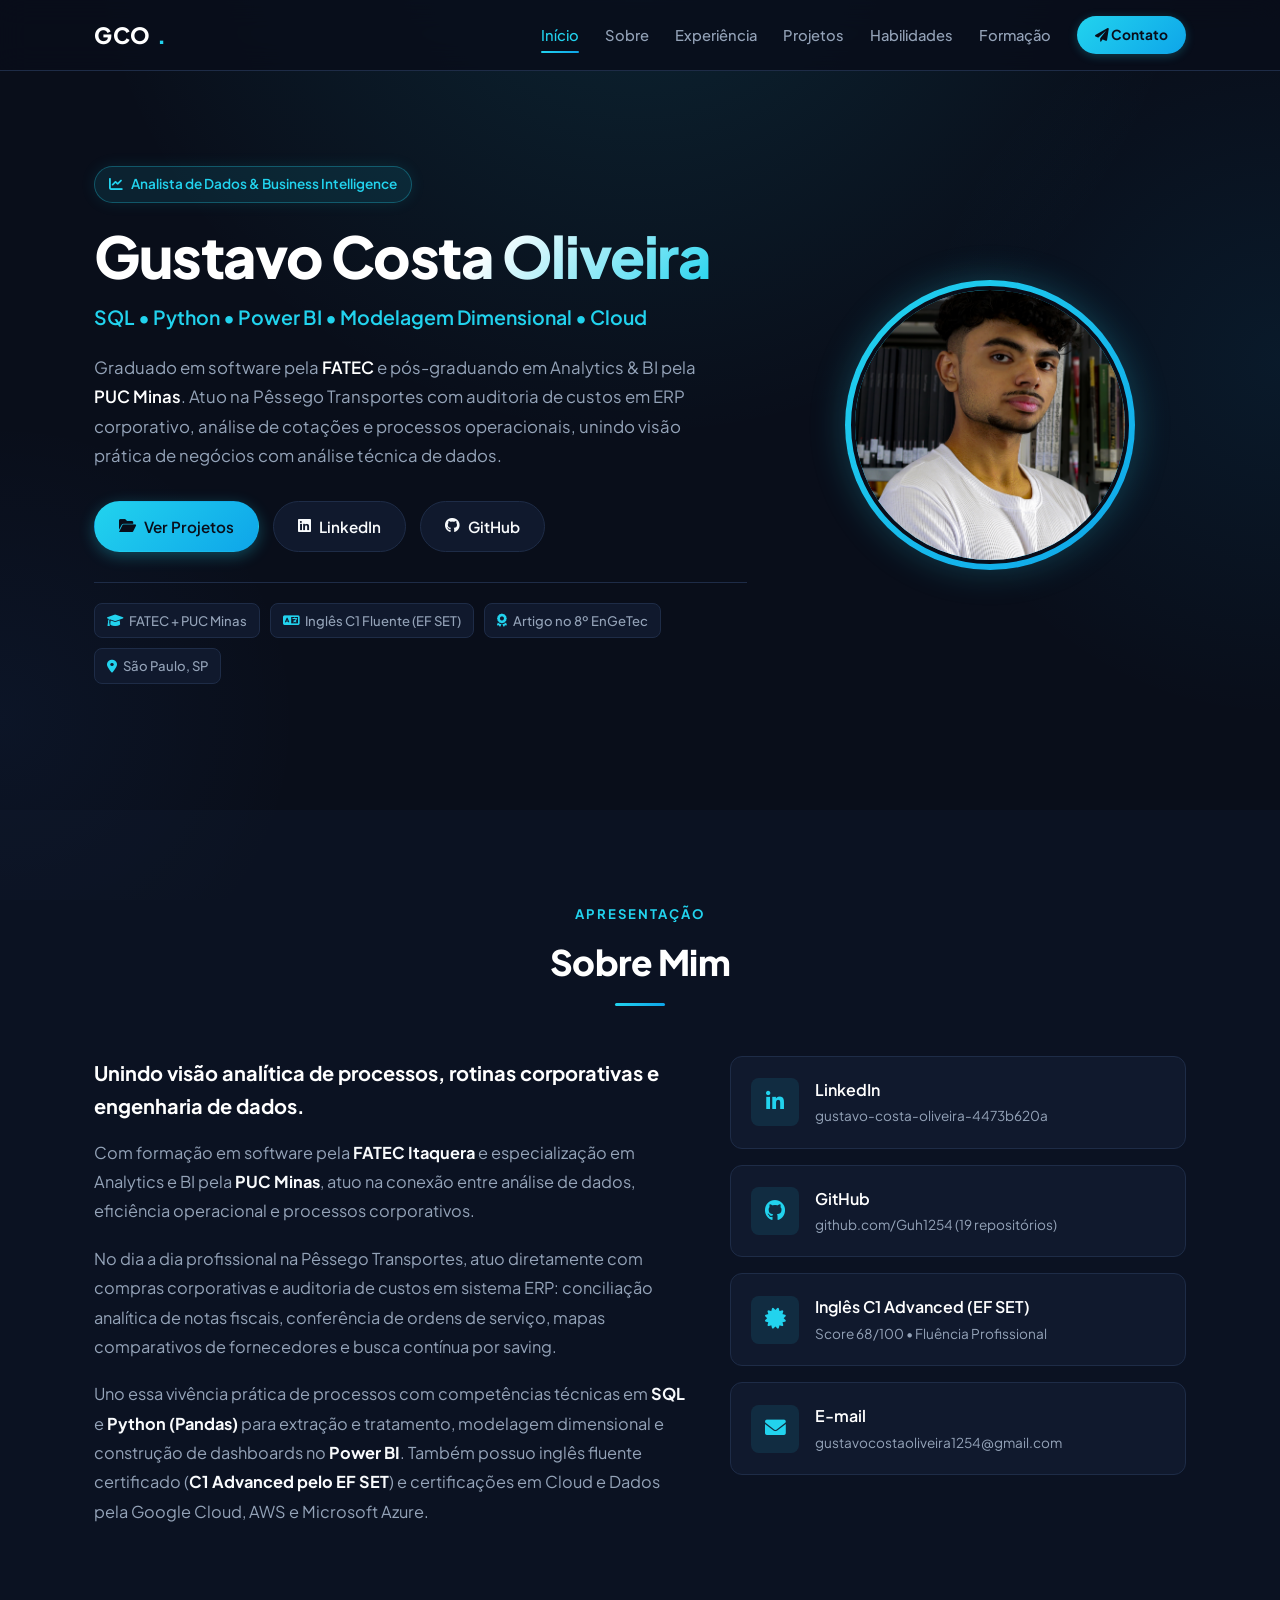
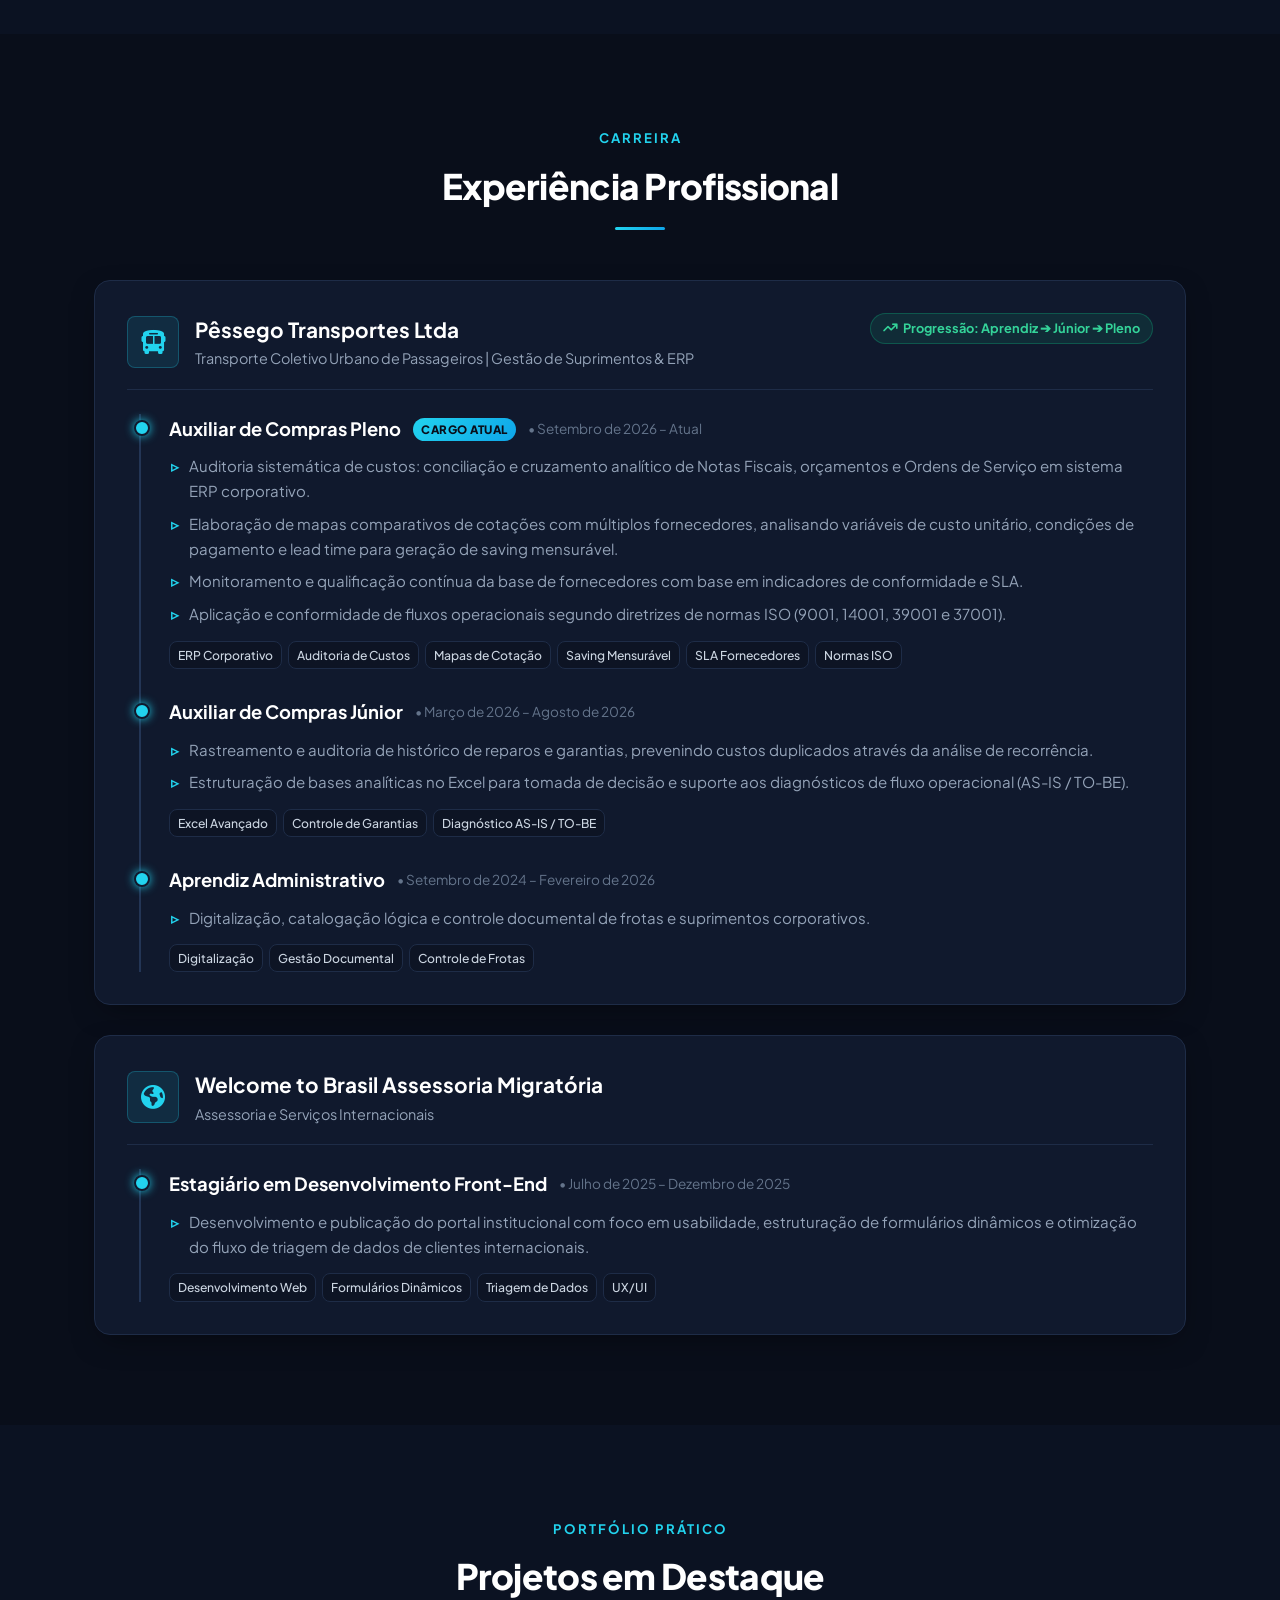
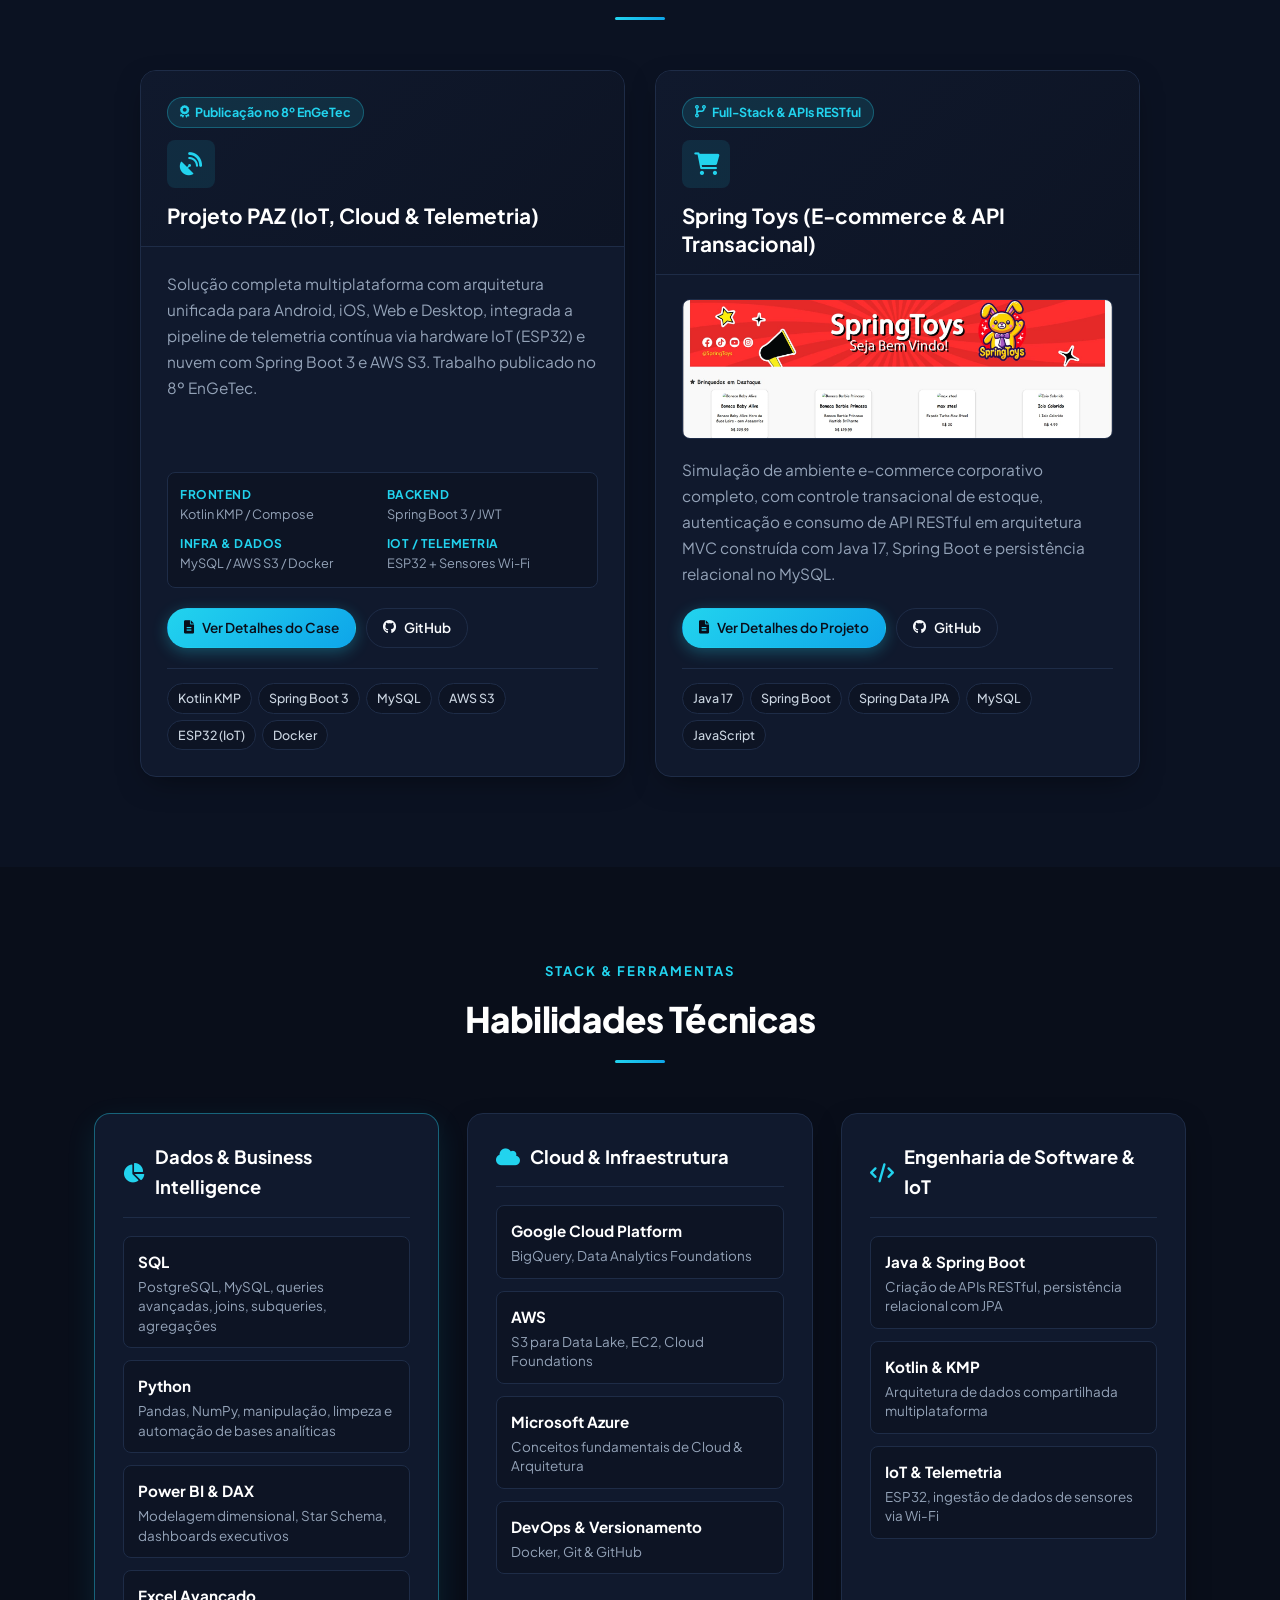
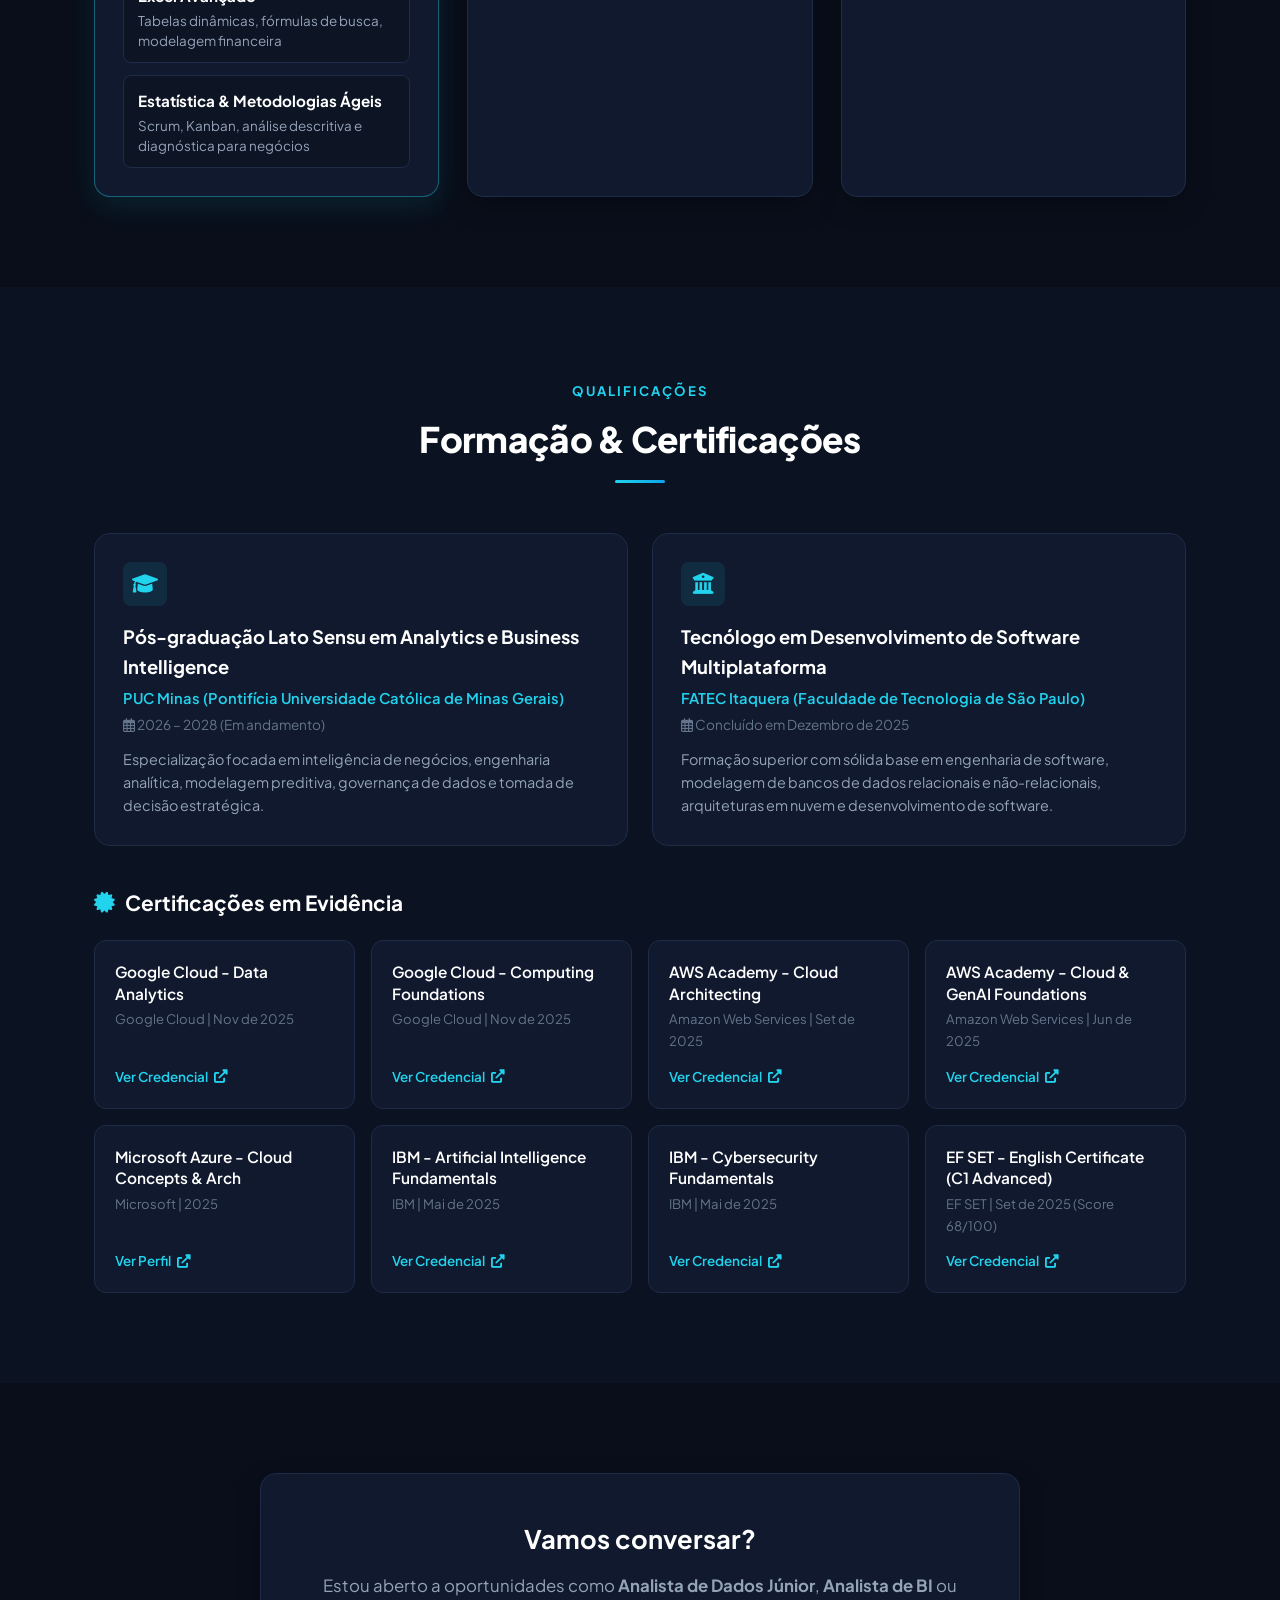
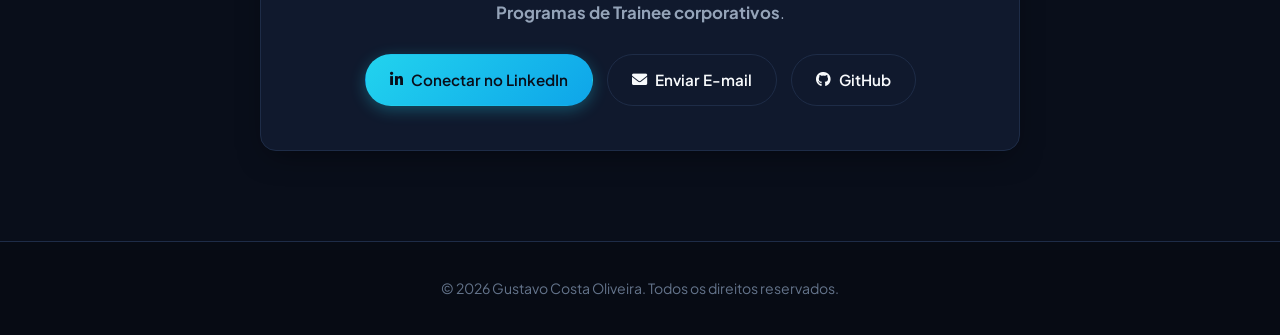
==== commit 33fa60b6: "fix: resolver problema de cache e alinhamento de classes no GitHub Pages - Adicionada versao de cach" ====
--- a/index.html
+++ b/index.html
@@ -16,7 +16,7 @@
     <meta property="og:image" content="img/perfil.png">
 
     <link rel="icon" type="image/x-icon" href="favicon.ico">
-    <link rel="stylesheet" href="styles.css">
+    <link rel="stylesheet" href="styles.css?v=2.2">
     <link href="https://cdnjs.cloudflare.com/ajax/libs/font-awesome/6.0.0/css/all.min.css" rel="stylesheet">
 </head>
 <body>
@@ -85,7 +85,7 @@
 
             <div class="hero-image-wrapper">
                 <div class="hero-image-ring">
-                    <img src="img/perfil.png" alt="Foto de Gustavo Costa Oliveira" class="profile-avatar">
+                    <img src="img/perfil.png" alt="Foto de Gustavo Costa Oliveira" class="profile-avatar profile-img" width="280" height="280">
                 </div>
             </div>
         </div>
--- a/styles.css
+++ b/styles.css
@@ -203,7 +203,13 @@
     padding: 0 24px;
 }
 
-.hero-badge {
+.hero-text {
+    position: relative;
+    z-index: 2;
+}
+
+.hero-badge,
+.hero-tagline {
     display: inline-flex;
     align-items: center;
     gap: 8px;
@@ -234,7 +240,8 @@
     background-clip: text;
 }
 
-.hero-headline {
+.hero-headline,
+.hero-subtitle {
     font-size: 1.22rem;
     color: var(--primary);
     font-weight: 600;
@@ -245,7 +252,8 @@
     gap: 8px;
 }
 
-.hero-headline span.divider {
+.hero-headline span.divider,
+.hero-subtitle span.divider {
     color: var(--border-color);
 }
 
@@ -270,7 +278,8 @@
     margin-bottom: 30px;
 }
 
-.hero-chips {
+.hero-chips,
+.hero-highlights {
     display: flex;
     flex-wrap: wrap;
     gap: 10px;
@@ -278,7 +287,8 @@
     border-top: 1px solid var(--border-color);
 }
 
-.chip {
+.chip,
+.highlight-chip {
     display: inline-flex;
     align-items: center;
     gap: 6px;
@@ -292,13 +302,15 @@
     transition: var(--transition);
 }
 
-.chip:hover {
+.chip:hover,
+.highlight-chip:hover {
     border-color: var(--primary);
     color: var(--white);
     transform: translateY(-2px);
 }
 
-.chip i {
+.chip i,
+.highlight-chip i {
     color: var(--primary);
 }
 
@@ -354,24 +366,37 @@
     justify-content: center;
     align-items: center;
     position: relative;
+    width: 100%;
 }
 
 .hero-image-ring {
     width: 290px;
     height: 290px;
+    max-width: 100%;
     border-radius: 50%;
     padding: 6px;
     position: relative;
     background: linear-gradient(135deg, var(--primary), var(--secondary));
     box-shadow: 0 0 35px rgba(34, 211, 238, 0.25);
-}
-
-.hero-image-ring .profile-avatar {
+    display: flex;
+    align-items: center;
+    justify-content: center;
+    overflow: hidden;
+}
+
+.hero-image-ring img,
+.hero-image-ring .profile-avatar,
+.hero-image-ring .profile-img,
+.profile-avatar,
+.profile-img {
     width: 100%;
     height: 100%;
+    max-width: 278px;
+    max-height: 278px;
     border-radius: 50%;
     object-fit: cover;
     border: 4px solid var(--bg-dark);
+    display: block;
 }
 
 /* ==========================================================================
@@ -391,7 +416,8 @@
     margin-bottom: 50px;
 }
 
-.section-kicker {
+.section-kicker,
+.section-tag {
     display: inline-block;
     color: var(--primary);
     font-size: 0.82rem;
